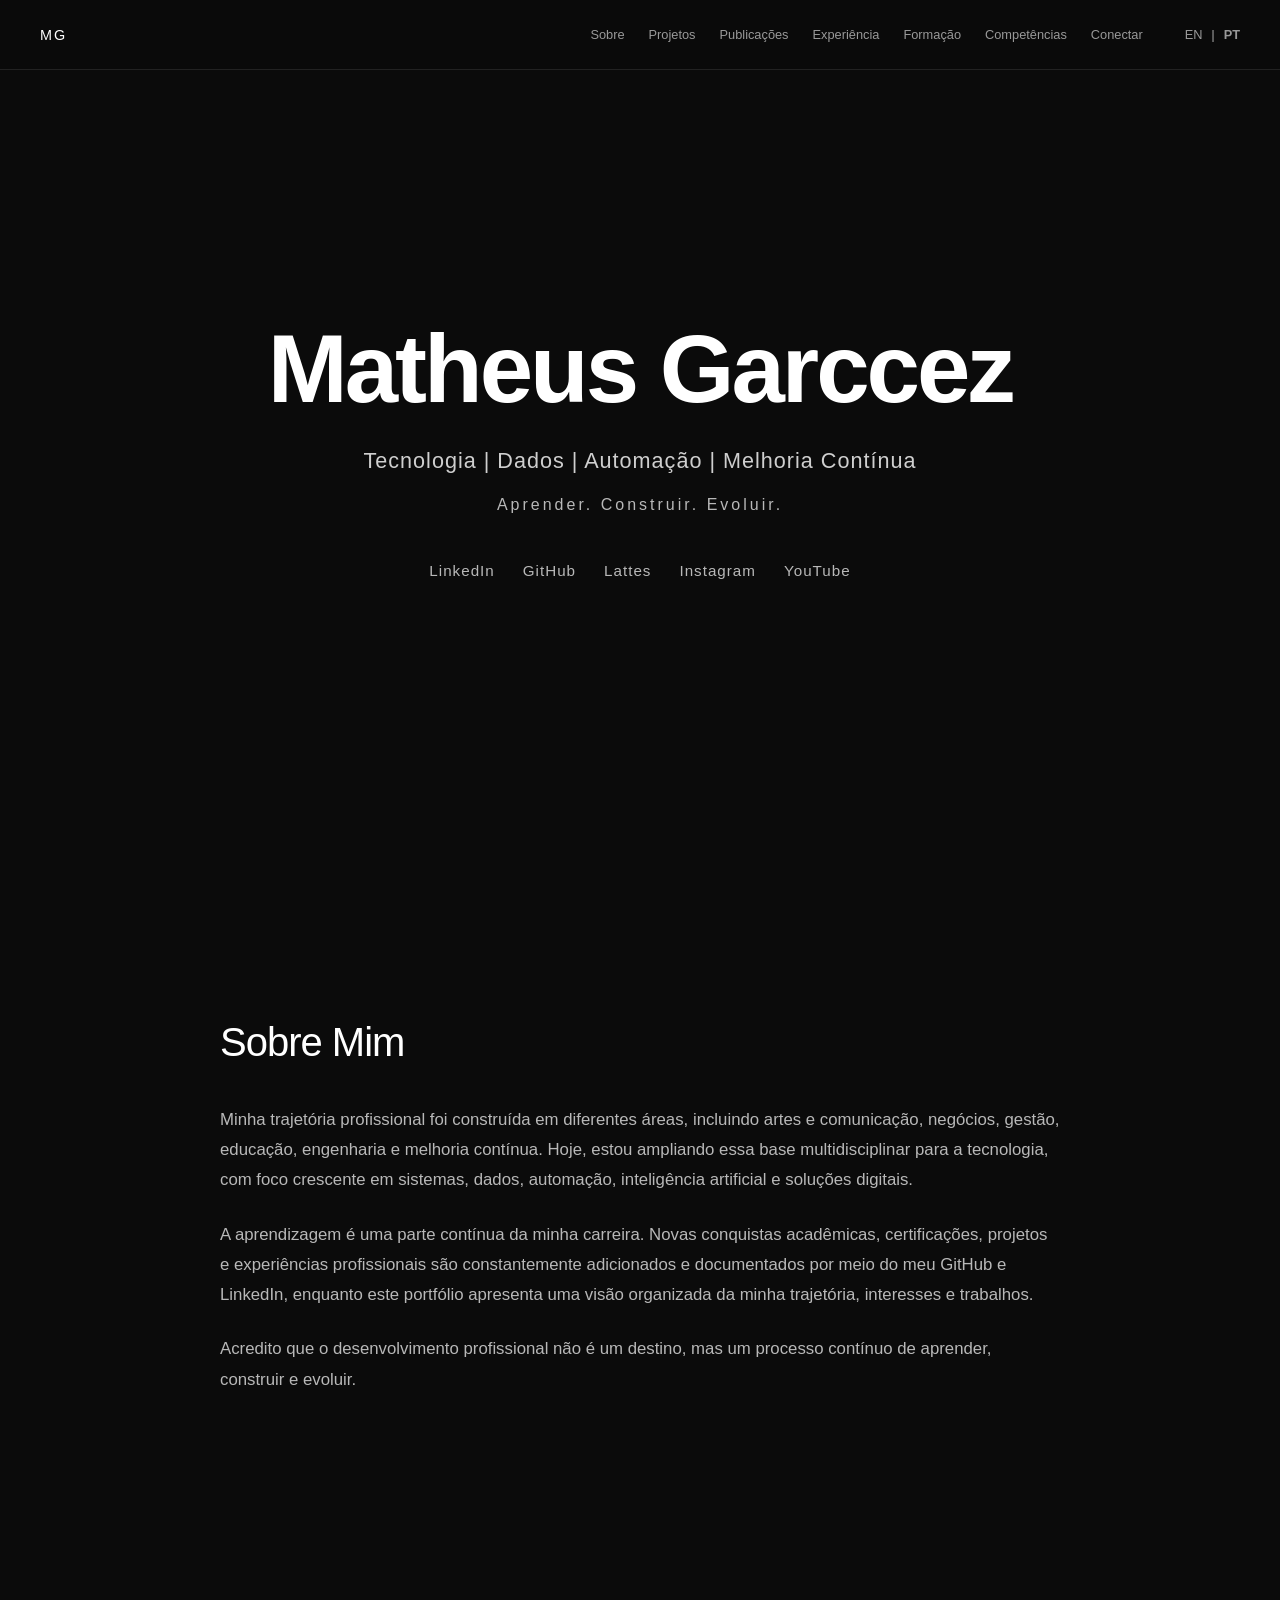
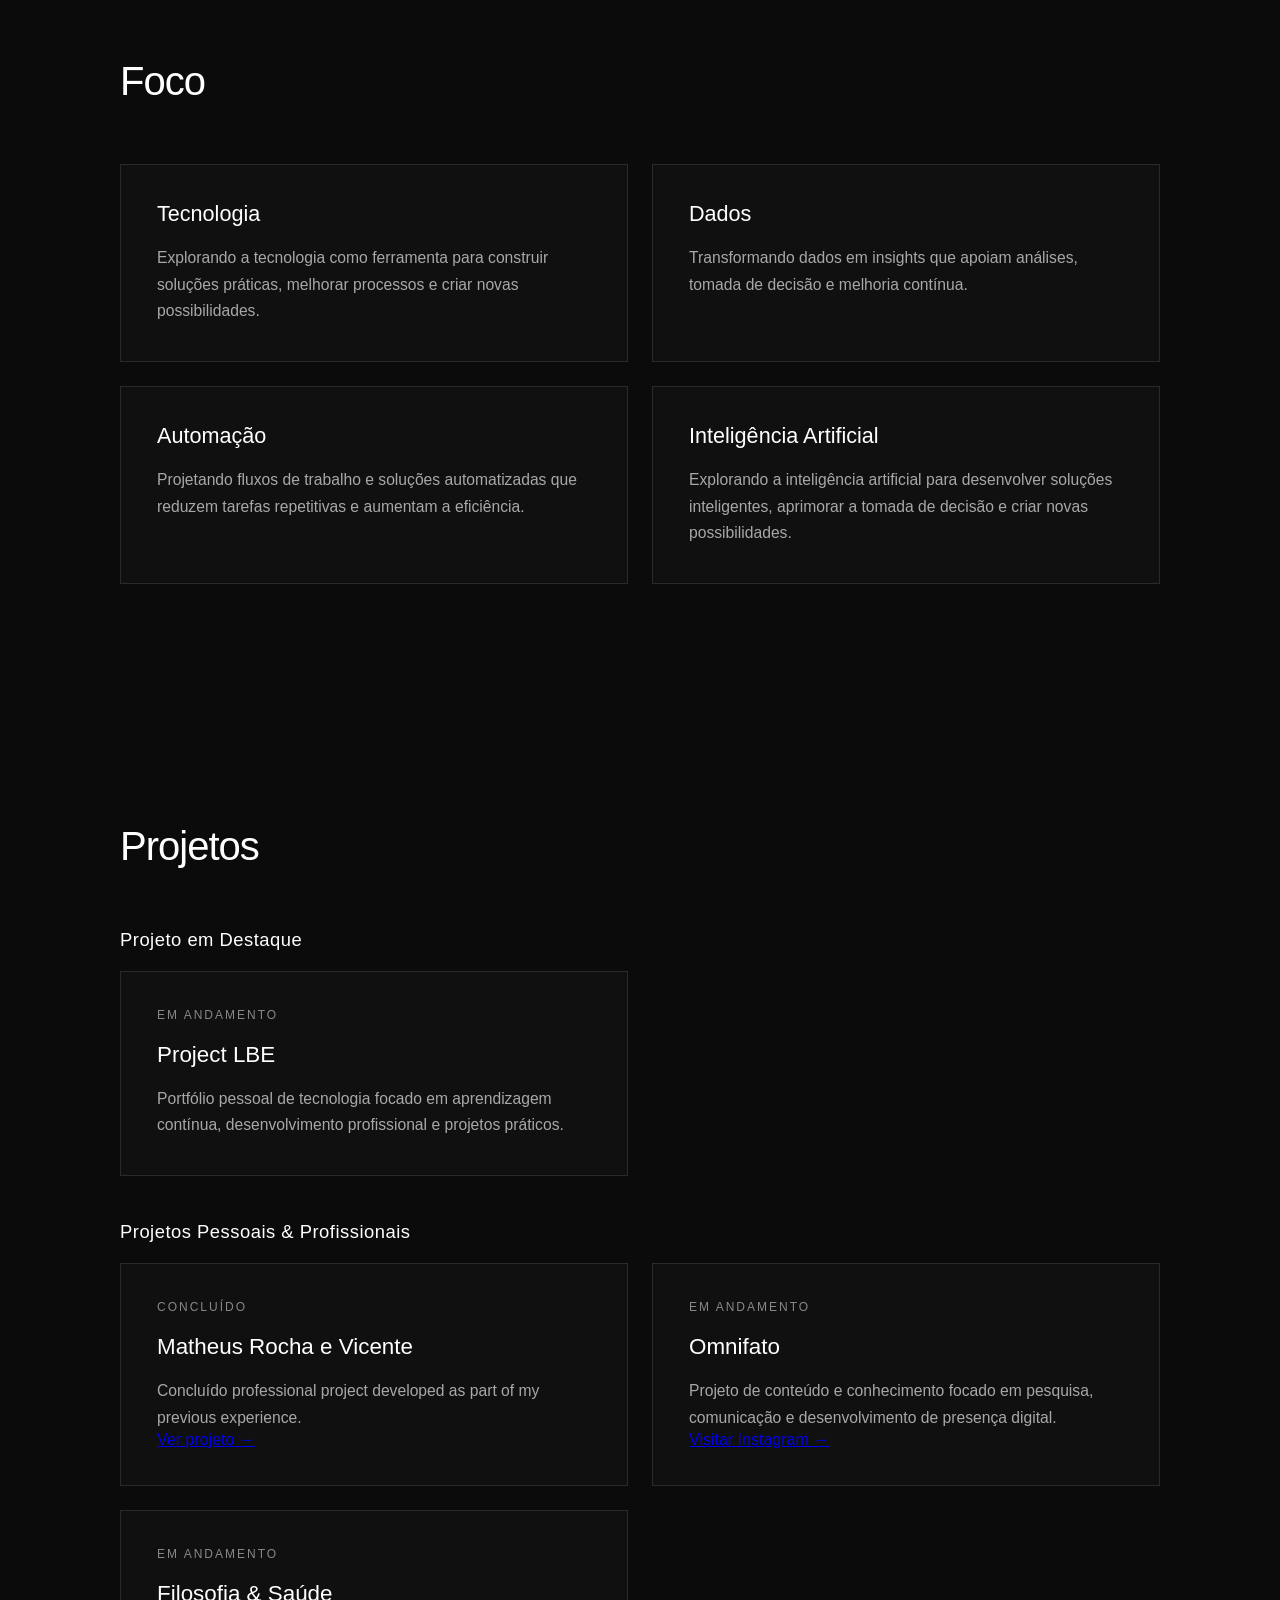
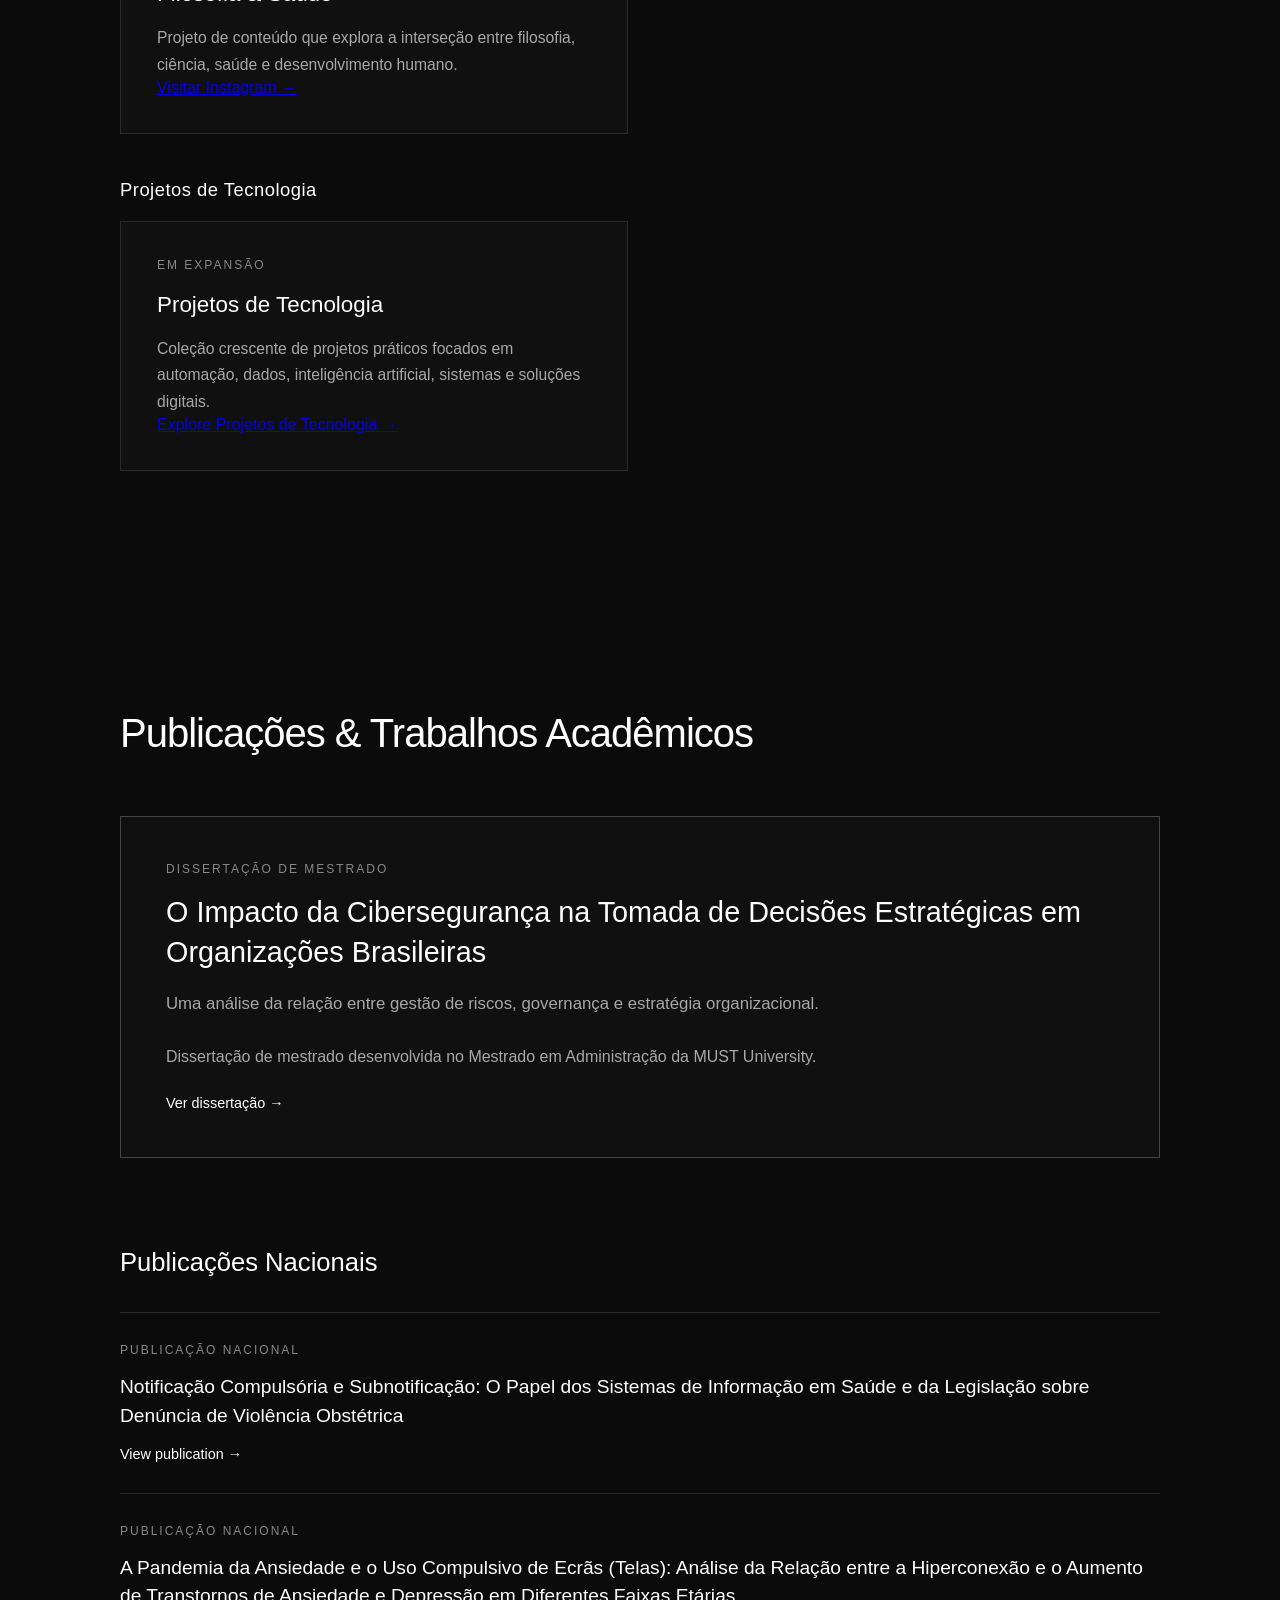
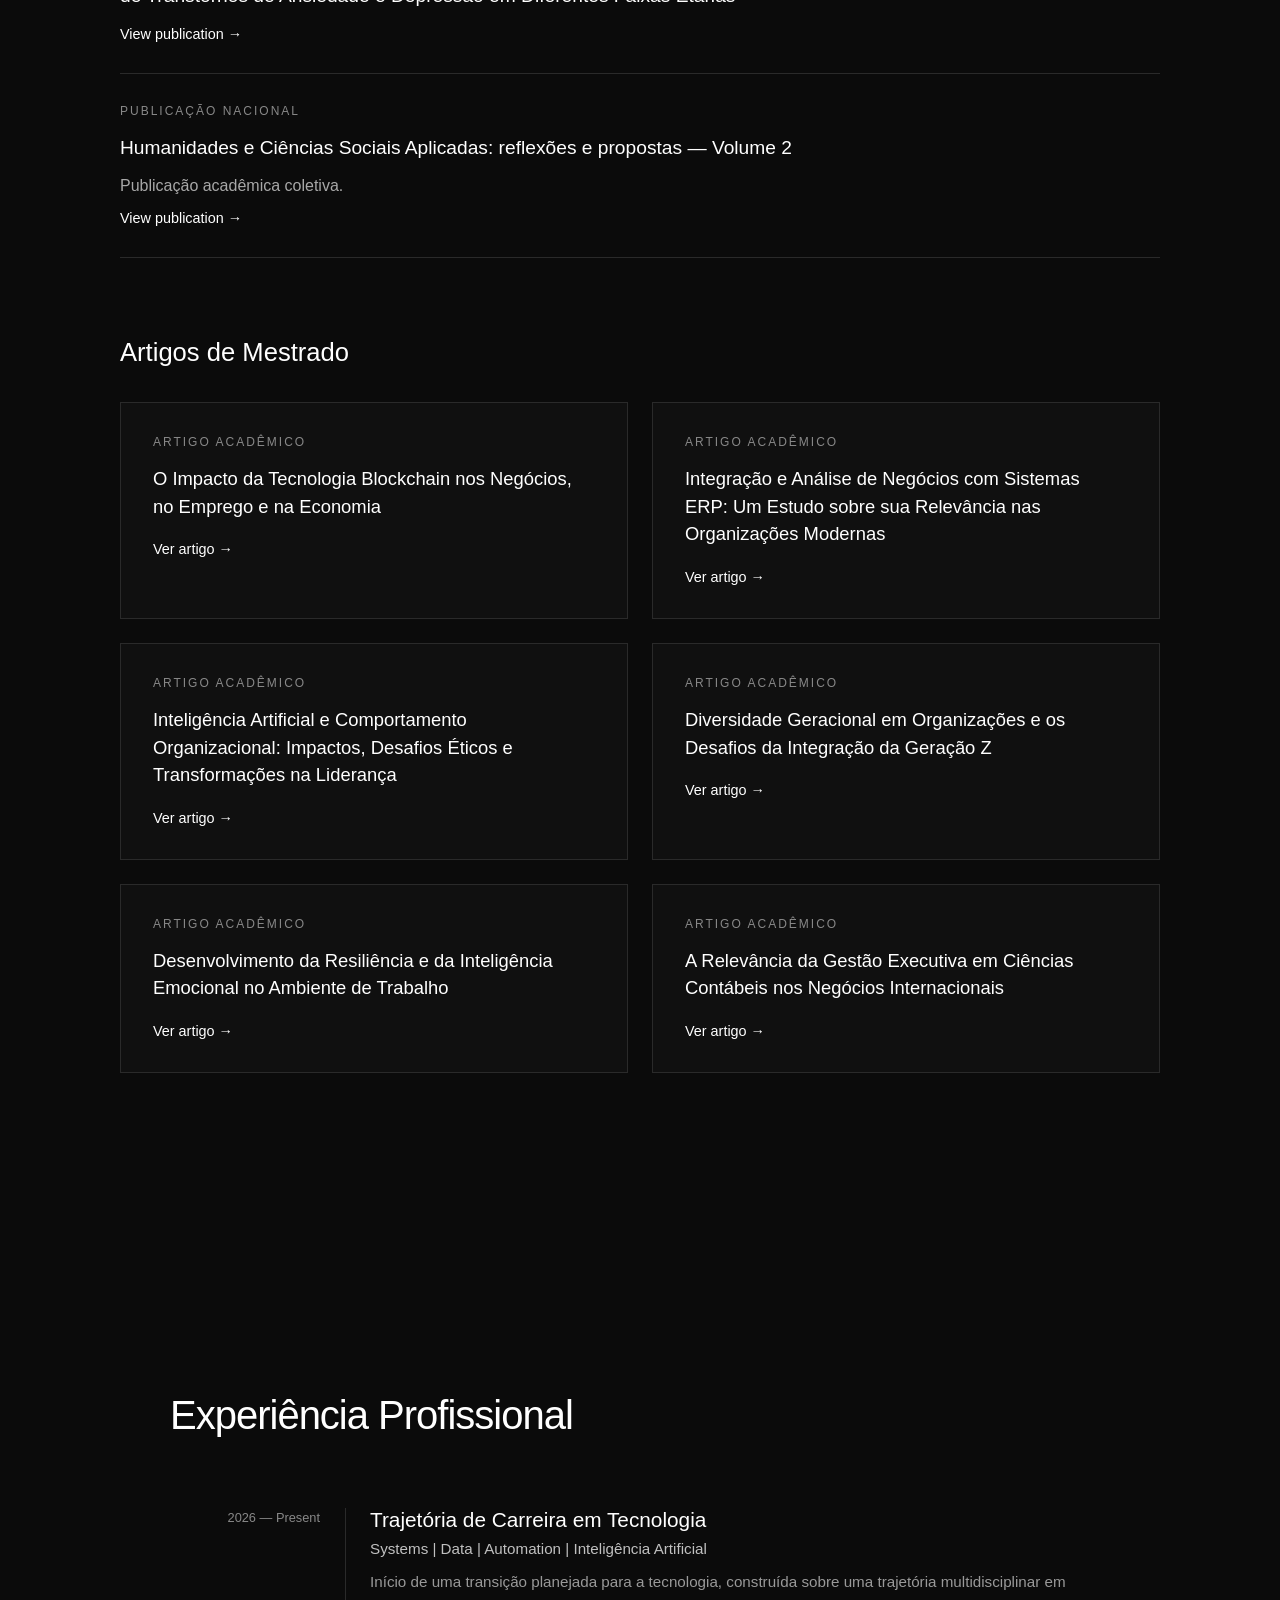
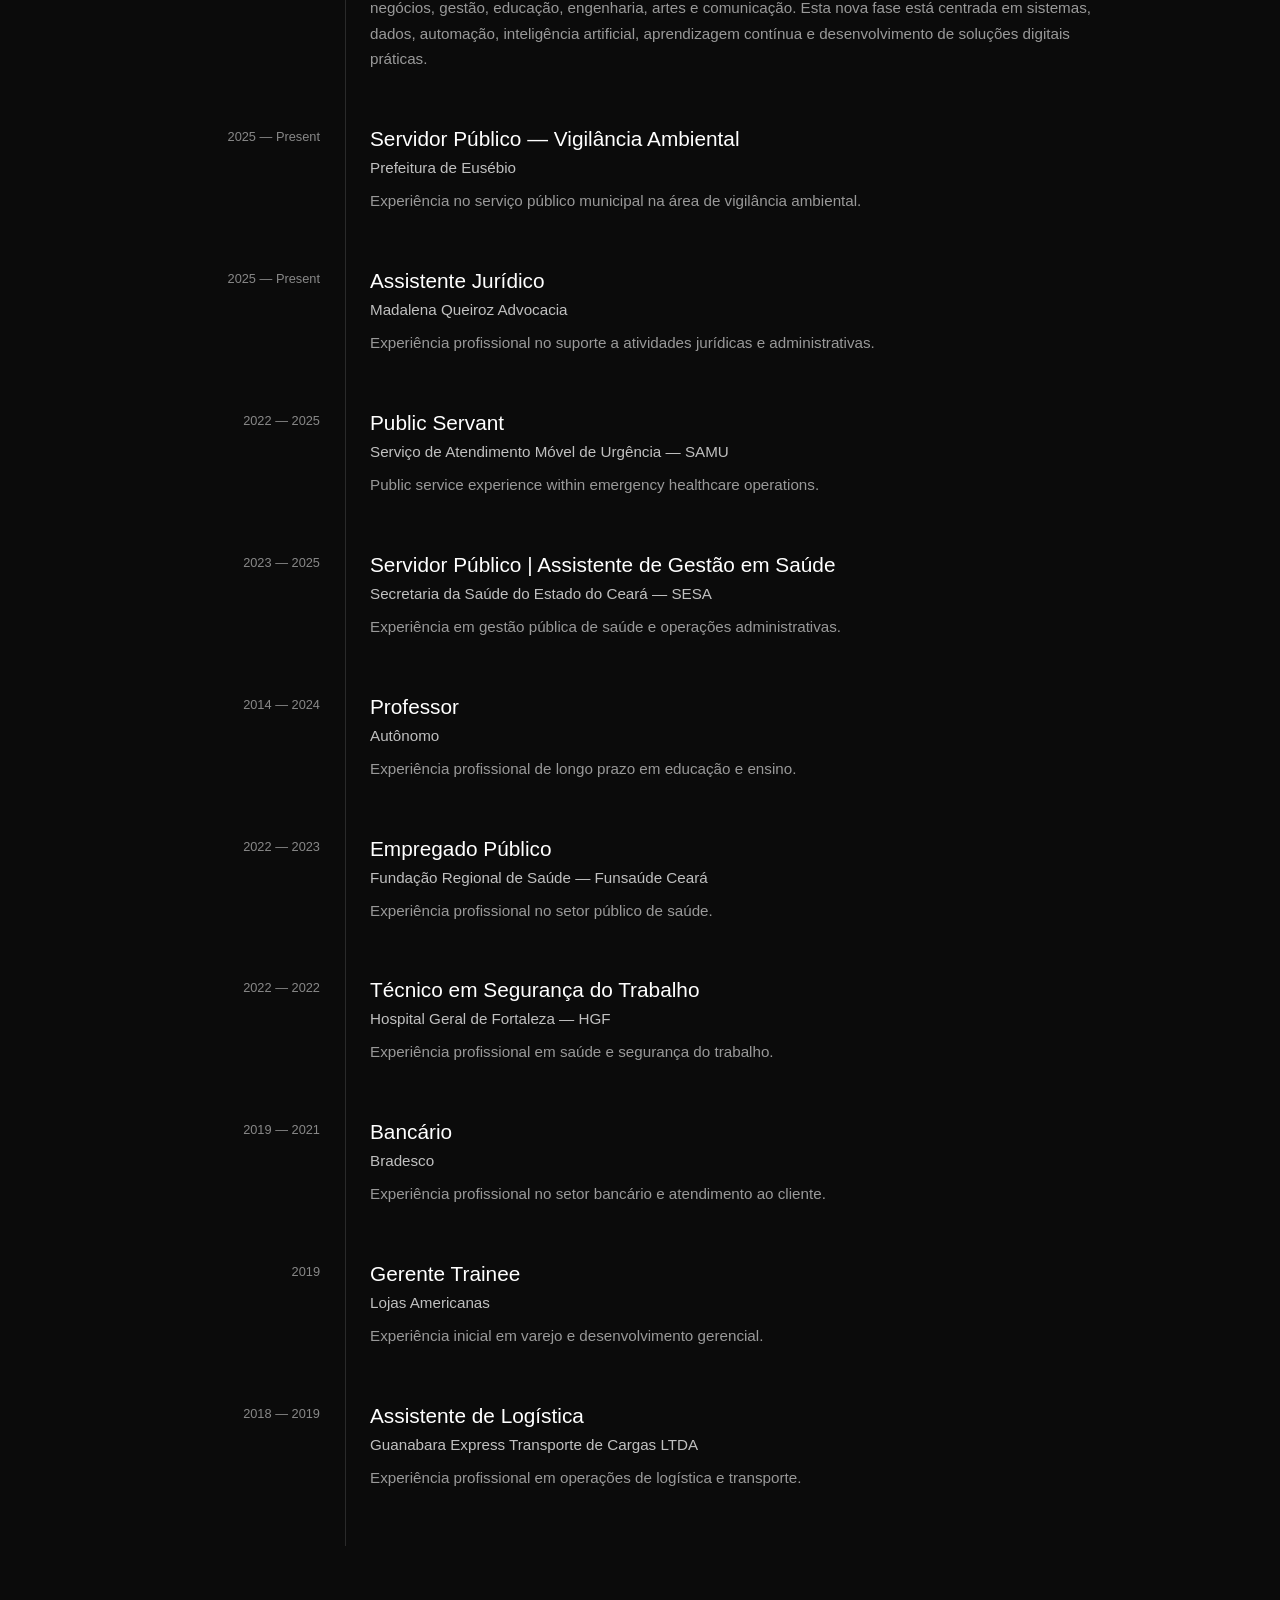
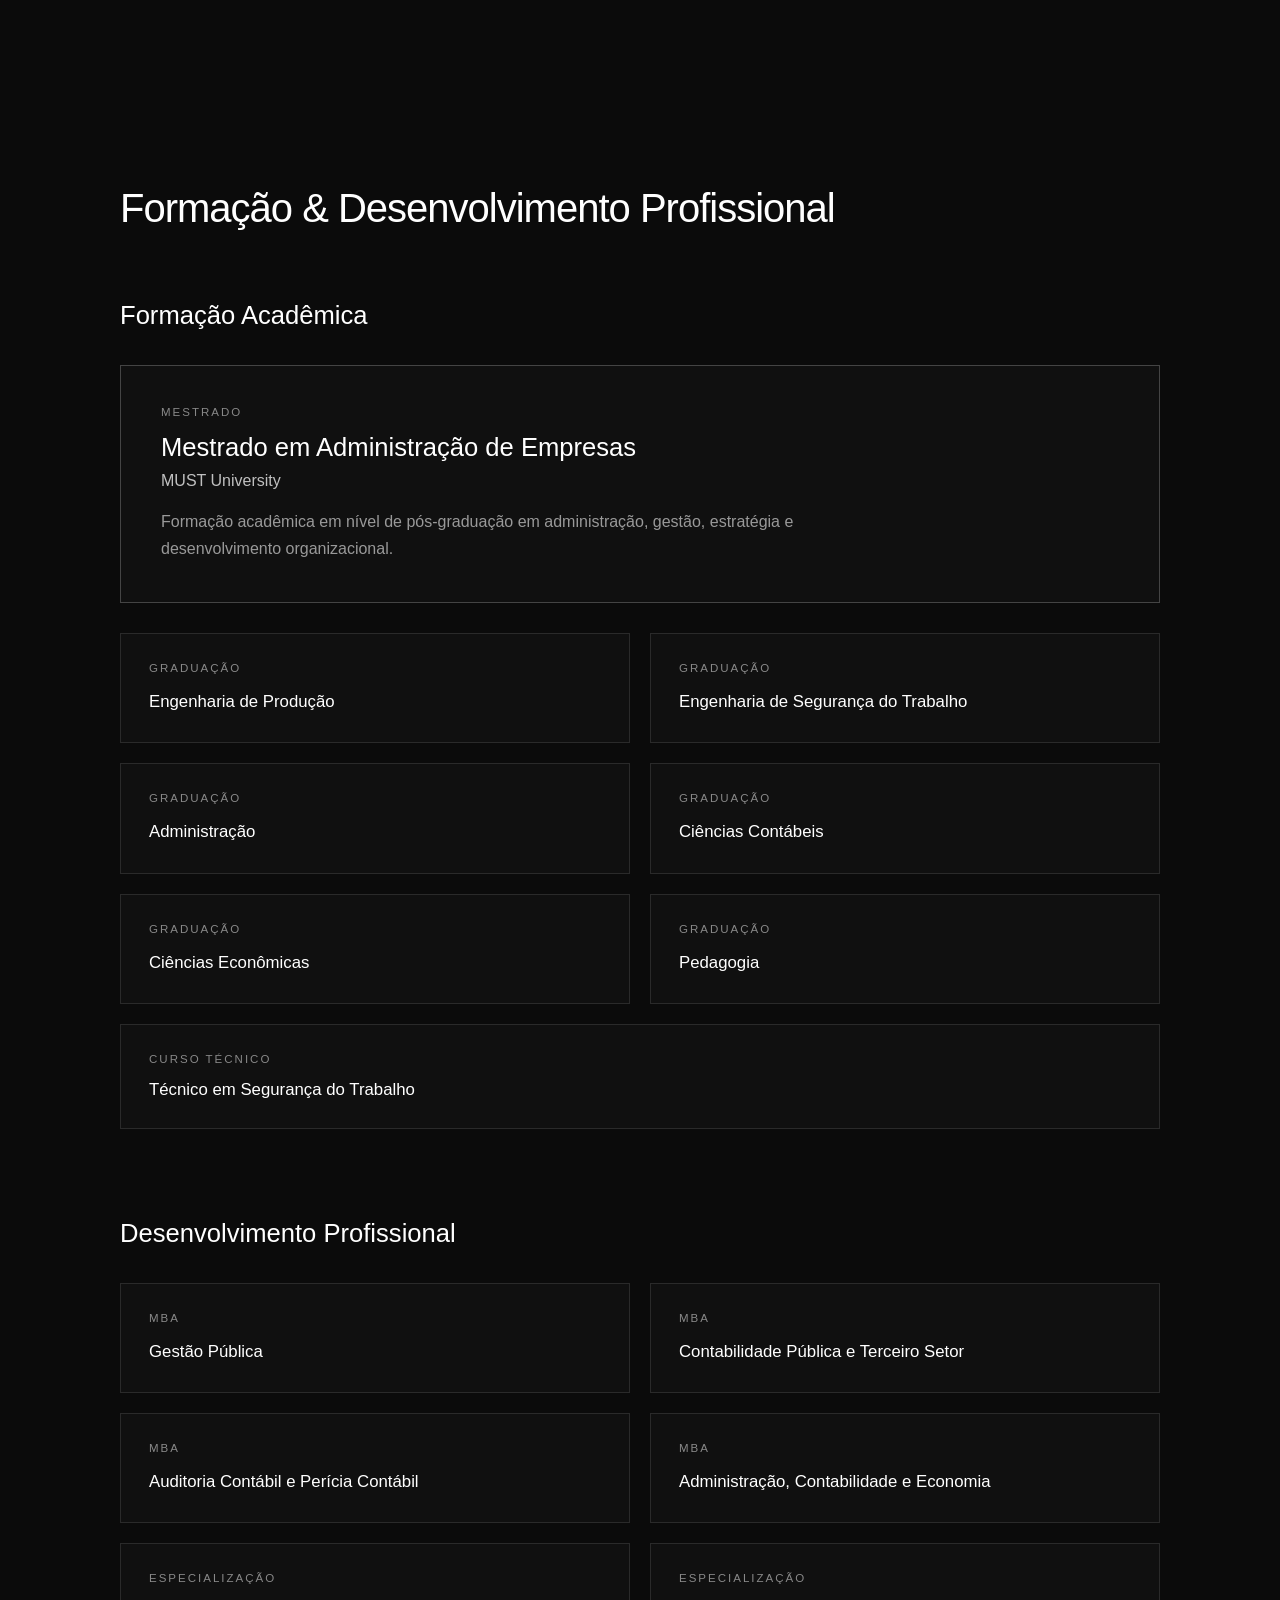
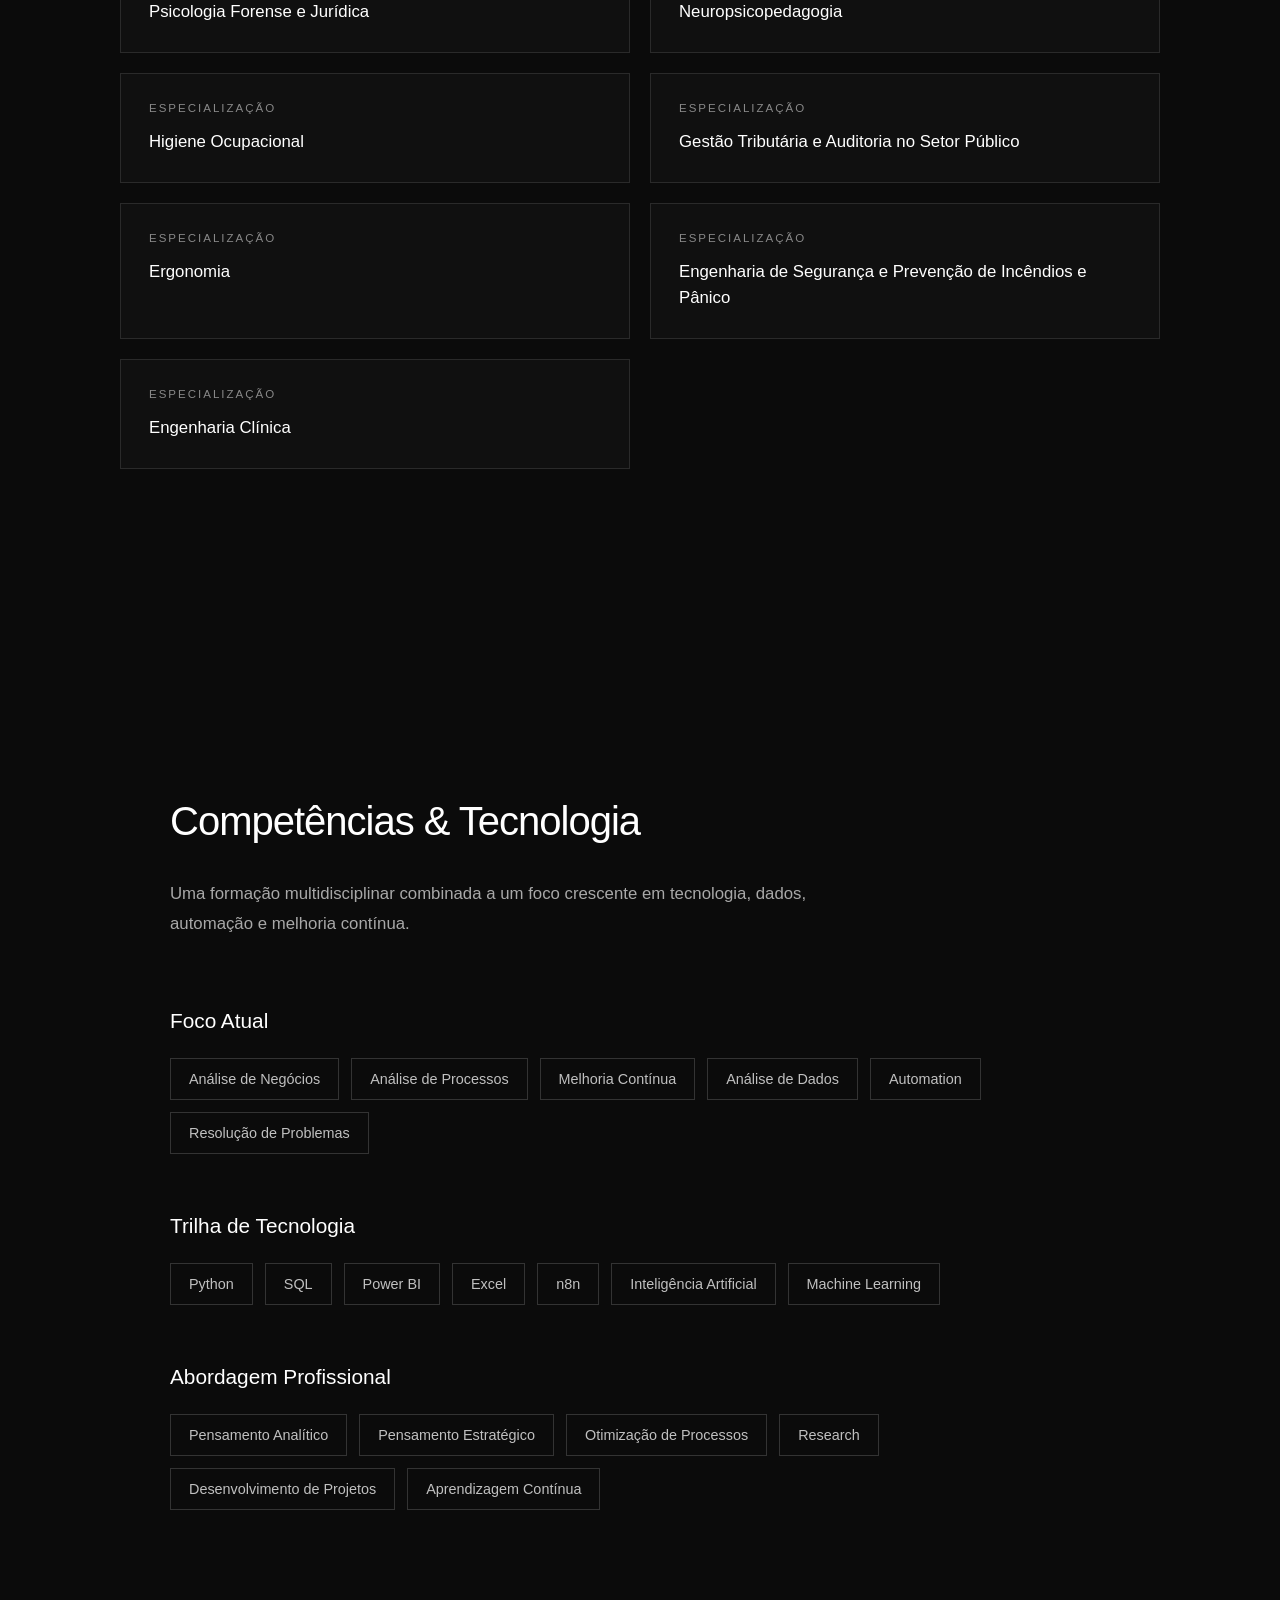
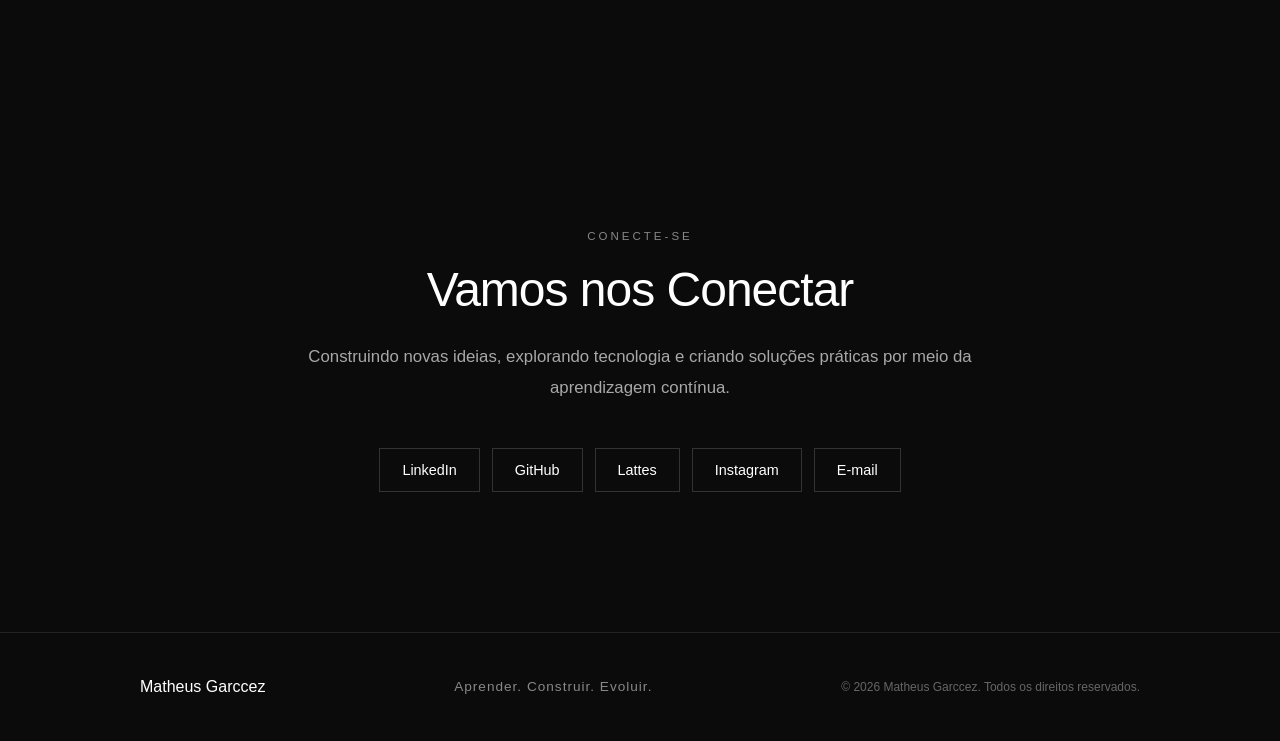
==== pt.html @ 683d9abb "Add Portuguese version and language switch" ====
<!DOCTYPE html>
<html lang="pt-BR">
<head>
    <link rel="stylesheet" href="css/style.css">
    <meta charset="UTF-8">
    <meta name="viewport" content="width=device-width, initial-scale=1.0">
    <title>Matheus Garccez | Portfólio Profissional</title>
</head>
<body>
    <nav class="navbar">

    <div class="nav-logo">
        MG
    </div>

    <div class="nav-links">

        <a href="#about">Sobre</a>
        <a href="#projects">Projetos</a>
        <a href="#publications">Publicações</a>
        <a href="#experience">Experiência</a>
        <a href="#education">Formação</a>
        <a href="#skills">Competências</a>
        <a href="#connect">Conectar</a>

        <div class="language-switch" style="margin-left: 18px; white-space: nowrap; font-size: 0.85rem;">
            <a href="index.html" style="text-decoration: none; font-weight: 400;">EN</a>
            <span style="opacity: .6; margin: 0 5px;">|</span>
            <a href="pt.html" style="text-decoration: none; font-weight: 700;">PT</a>
        </div>

    </div>

</nav>
<section id="hero">

    <h1>Matheus Garccez</h1>

    <p class="position">
        Tecnologia | Dados | Automação | Melhoria Contínua
    </p>

    <p class="tagline">
        Aprender. Construir. Evoluir.
    </p>

    <div class="hero-buttons">
    <a href="https://www.linkedin.com/in/matheusgarccez/" target="_blank">LinkedIn</a>
    <a href="https://github.com/mattgarccez/Matheus-Garccez-Portfolio" target="_blank">GitHub</a>
    <a href="https://lattes.cnpq.br/0379543158382217" target="_blank">Lattes</a>
    <a href="https://www.instagram.com/mattgarccez/" target="_blank">Instagram</a>
    <a href="https://www.youtube.com/@mattgarccez" target="_blank">YouTube</a>
</div>

</section>    

<section id="about">

    <h2>Sobre Mim</h2>

    <p>
        Minha trajetória profissional foi construída em diferentes áreas, incluindo artes e comunicação, negócios, gestão, educação, engenharia e melhoria contínua. Hoje, estou ampliando essa base multidisciplinar para a tecnologia, com foco crescente em sistemas, dados, automação, inteligência artificial e soluções digitais.
    </p>

    <p>
        A aprendizagem é uma parte contínua da minha carreira. Novas conquistas acadêmicas, certificações, projetos e experiências profissionais são constantemente adicionados e documentados por meio do meu GitHub e LinkedIn, enquanto este portfólio apresenta uma visão organizada da minha trajetória, interesses e trabalhos.
    </p>

    <p>
        Acredito que o desenvolvimento profissional não é um destino, mas um processo contínuo de aprender, construir e evoluir.
    </p>

</section>
<section id="focus">

    <h2>Foco</h2>

    <div class="focus-grid">

        <div class="focus-card">
            <h3>Tecnologia</h3>
            <p>
                Explorando a tecnologia como ferramenta para construir soluções práticas, melhorar processos e criar novas possibilidades.
            </p>
        </div>

        <div class="focus-card">
            <h3>Dados</h3>
            <p>
                Transformando dados em insights que apoiam análises, tomada de decisão e melhoria contínua.
            </p>
        </div>

        <div class="focus-card">
            <h3>Automação</h3>
            <p>
                Projetando fluxos de trabalho e soluções automatizadas que reduzem tarefas repetitivas e aumentam a eficiência.
            </p>
        </div>
        <div class="focus-card">
            <h3>Inteligência Artificial</h3>
            <p>
                Explorando a inteligência artificial para desenvolver soluções inteligentes, aprimorar a tomada de decisão e criar novas possibilidades.
           </p>
        </div>

    </div>

</section>
<section id="projects">

    <h2>Projetos</h2>

    <h3 class="project-group-title">Projeto em Destaque</h3>

<div class="projects-grid">

    <article class="project-card">
            <span class="project-status">Em Andamento</span>
            <h3>Project LBE</h3>
            <p>
                Portfólio pessoal de tecnologia focado em aprendizagem contínua, desenvolvimento profissional e projetos práticos.
            </p>
        </article>

    </div>

    <h3 class="project-group-title">Projetos Pessoais &amp; Profissionais</h3>

    <div class="projects-grid">

        <article class="project-card">
            <span class="project-status">Concluído</span>
            <h3>Matheus Rocha e Vicente</h3>
            <p>
                Concluído professional project developed as part of my previous experience.
            </p><a href="https://www.facebook.com/matheusrochaevicente/" target="_blank">
    Ver projeto →
</a>
        </article>

        <article class="project-card">
            <span class="project-status">Em Andamento</span>
            <h3>Omnifato</h3>
            <p>
                Projeto de conteúdo e conhecimento focado em pesquisa, comunicação e desenvolvimento de presença digital.
            </p><a href="https://www.instagram.com/omnifato/" target="_blank">
    Visitar Instagram →
</a>
        </article>

        <article class="project-card">
            <span class="project-status">Em Andamento</span>
            <h3>Filosofia &amp; Saúde</h3>
            <p>
                Projeto de conteúdo que explora a interseção entre filosofia, ciência, saúde e desenvolvimento humano.
            </p><a href="https://www.instagram.com/filosofiaesaude/" target="_blank">
    Visitar Instagram →
</a>
        </article>

    </div>

    <h3 class="project-group-title">Projetos de Tecnologia</h3>

    <div class="projects-grid">

        <article class="project-card">
            <span class="project-status">Em Expansão</span>
            <h3>Projetos de Tecnologia</h3>
            <p>
                Coleção crescente de projetos práticos focados em automação, dados, inteligência artificial, sistemas e soluções digitais.
            </p>
            <a href="https://github.com/mattgarccez/Matheus-Garccez-Portfolio/tree/main/01-Tech" target="_blank">
                Explore Projetos de Tecnologia →
            </a>
        </article>

    </div>

</section>
<section id="publications">

    <h2>Publicações &amp; Trabalhos Acadêmicos</h2>

    <div class="featured-research">

        <span class="publication-type">Dissertação de Mestrado</span>

        <h3>
            O Impacto da Cibersegurança na Tomada de Decisões Estratégicas em Organizações Brasileiras
        </h3>

        <p class="research-subtitle">
            Uma análise da relação entre gestão de riscos, governança e estratégia organizacional.
        </p>

        <p>
            Dissertação de mestrado desenvolvida no Mestrado
            em Administração da MUST University.
        </p>

        <a href="02-Academic/03-Dissertation/Dissertation%20-%20Msc%20Business%20Administração.pdf" target="_blank">Ver dissertação →</a>

    </div>


    <div class="academic-group">

        <h3 class="group-title">Publicações Nacionais</h3>

        <div class="academic-list">

            <article class="academic-item">

                <span class="publication-type">Publicação Nacional</span>

                <h4>
                    Notificação Compulsória e Subnotificação:
                    O Papel dos Sistemas de Informação em Saúde e da
                    Legislação sobre Denúncia de Violência Obstétrica
                </h4>

                <a href="02-Academic/02-Publications/Mandatory%20Reporting%20and%20Underreporting.pdf.pdf" target="_blank">View publication →</a>

            </article>


            <article class="academic-item">

                <span class="publication-type">Publicação Nacional</span>

                <h4>
                    A Pandemia da Ansiedade e o Uso Compulsivo de Ecrãs
                    (Telas): Análise da Relação entre a Hiperconexão e o
                    Aumento de Transtornos de Ansiedade e Depressão em
                    Diferentes Faixas Etárias
                </h4>

                <a href="02-Academic/02-Publications/Anxiety%20Pandemic%20and%20Compulsive%20Screen%20Use.pdf.pdf" target="_blank">View publication →</a>
            </article>


            <article class="academic-item">

                <span class="publication-type">Publicação Nacional</span>

                <h4>
                    Humanidades e Ciências Sociais Aplicadas:
                    reflexões e propostas — Volume 2
                </h4>

                <p>
                    Publicação acadêmica coletiva.
                </p>

                <a href="02-Academic/02-Publications/Impact%20of%20E-Commerce%20on%20Local%20Economy.pdf.pdf" target="_blank">View publication →</a>

            </article>

        </div>

    </div>


    <div class="academic-group">

        <h3 class="group-title">Artigos de Mestrado</h3>

        <div class="papers-grid">


            <article class="paper-card">

                <span class="publication-type">Artigo Acadêmico</span>

                <h4>
                    O Impacto da Tecnologia Blockchain nos Negócios, no Emprego e na Economia
                </h4>

                <a href="02-Academic/01-Research/01-MSc-Papers/The%20Impact%20of%20Blockchain%20on%20Business%2C%20Employment%20and%20the%20Economy.pdf" target="_blank">Ver artigo →</a>

            </article>


            <article class="paper-card">

                <span class="publication-type">Artigo Acadêmico</span>

                <h4>
                    Integração e Análise de Negócios com Sistemas ERP: Um Estudo sobre sua Relevância nas Organizações Modernas
                </h4>

                <a href="02-Academic/01-Research/01-MSc-Papers/ERP%20Systems%20and%20Business%20Analysis.pdf" target="_blank">Ver artigo →</a>

            </article>


            <article class="paper-card">

                <span class="publication-type">Artigo Acadêmico</span>

                <h4>
                    Inteligência Artificial e Comportamento Organizacional: Impactos, Desafios Éticos e Transformações na Liderança
                </h4>

                <a href="02-Academic/01-Research/01-MSc-Papers/Artificial%20Intelligence%20and%20Organizational%20Behavior.pdf" target="_blank">Ver artigo →</a>

            </article>


            <article class="paper-card">

                <span class="publication-type">Artigo Acadêmico</span>

                <h4>
                    Diversidade Geracional em Organizações e os Desafios
                    da Integração da Geração Z
                </h4>

                <a href="02-Academic/01-Research/01-MSc-Papers/Generational%20Diversity%20and%20Generation%20Z%20in%20Organizations.pdf" target="_blank">Ver artigo →</a>

            </article>


            <article class="paper-card">

                <span class="publication-type">Artigo Acadêmico</span>

                <h4>
                    Desenvolvimento da Resiliência e da Inteligência Emocional
                    no Ambiente de Trabalho
                </h4>

                <a href="02-Academic/01-Research/01-MSc-Papers/Resilience%20and%20Emotional%20Intelligence%20in%20the%20Workplace.pdf" target="_blank">Ver artigo →</a>

            </article>


            <article class="paper-card">

                <span class="publication-type">Artigo Acadêmico</span>

                <h4>
                    A Relevância da Gestão Executiva em Ciências Contábeis
                    nos Negócios Internacionais
                </h4>

                <a href="02-Academic/01-Research/01-MSc-Papers/Executive%20Managerial%20Ciências Contábeis%20in%20International%20Business.pdf" target="_blank">Ver artigo →</a>

            </article>


        </div>

    </div>

</section>
<section id="experience">

    <h2>Experiência Profissional</h2>

    <div class="experience-timeline">

        <article class="experience-item">
            <span class="experience-period">2026 — Present</span>

            <div class="experience-content">
                <h3>Trajetória de Carreira em Tecnologia</h3>
                <h4>Systems | Data | Automation | Inteligência Artificial</h4>
                <p>
                    Início de uma transição planejada para a tecnologia, construída sobre uma trajetória multidisciplinar
                    em negócios, gestão, educação, engenharia, artes e comunicação.
                    Esta nova fase está centrada em sistemas, dados, automação, inteligência artificial,
                    aprendizagem contínua e desenvolvimento de soluções digitais práticas.
                </p>
            </div>
        </article>


        <article class="experience-item">
            <span class="experience-period">2025 — Present</span>

            <div class="experience-content">
                <h3>Servidor Público — Vigilância Ambiental</h3>
                <h4>Prefeitura de Eusébio</h4>
                <p>
                    Experiência no serviço público municipal na área de vigilância ambiental.
                </p>
            </div>
        </article>


        <article class="experience-item">
            <span class="experience-period">2025 — Present</span>

            <div class="experience-content">
                <h3>Assistente Jurídico</h3>
                <h4>Madalena Queiroz Advocacia</h4>
                <p>
                    Experiência profissional no suporte a atividades jurídicas e administrativas.
                </p>
            </div>
        </article>


        <article class="experience-item">
            <span class="experience-period">2022 — 2025</span>

            <div class="experience-content">
                <h3>Public Servant</h3>
                <h4>Serviço de Atendimento Móvel de Urgência — SAMU</h4>
                <p>
                    Public service experience within emergency healthcare operations.
                </p>
            </div>
        </article>


        <article class="experience-item">
            <span class="experience-period">2023 — 2025</span>

            <div class="experience-content">
                <h3>Servidor Público | Assistente de Gestão em Saúde</h3>
                <h4>Secretaria da Saúde do Estado do Ceará — SESA</h4>
                <p>
                    Experiência em gestão pública de saúde e operações administrativas.
                </p>
            </div>
        </article>


        <article class="experience-item">
            <span class="experience-period">2014 — 2024</span>

            <div class="experience-content">
                <h3>Professor</h3>
                <h4>Autônomo</h4>
                <p>
                    Experiência profissional de longo prazo em educação e ensino.
                </p>
            </div>
        </article>


        <article class="experience-item">
            <span class="experience-period">2022 — 2023</span>

            <div class="experience-content">
                <h3>Empregado Público</h3>
                <h4>Fundação Regional de Saúde — Funsaúde Ceará</h4>
                <p>
                    Experiência profissional no setor público de saúde.
                </p>
            </div>
        </article>


        <article class="experience-item">
            <span class="experience-period">2022 — 2022</span>

            <div class="experience-content">
                <h3>Técnico em Segurança do Trabalho</h3>
                <h4>Hospital Geral de Fortaleza — HGF</h4>
                <p>
                    Experiência profissional em saúde e segurança do trabalho.
                </p>
            </div>
        </article>


        <article class="experience-item">
            <span class="experience-period">2019 — 2021</span>

            <div class="experience-content">
                <h3>Bancário</h3>
                <h4>Bradesco</h4>
                <p>
                    Experiência profissional no setor bancário e atendimento ao cliente.
                </p>
            </div>
        </article>


        <article class="experience-item">
            <span class="experience-period">2019</span>

            <div class="experience-content">
                <h3>Gerente Trainee</h3>
                <h4>Lojas Americanas</h4>
                <p>
                    Experiência inicial em varejo e desenvolvimento gerencial.
                </p>
            </div>
        </article>


        <article class="experience-item">
            <span class="experience-period">2018 — 2019</span>

            <div class="experience-content">
                <h3>Assistente de Logística</h3>
                <h4>Guanabara Express Transporte de Cargas LTDA</h4>
                <p>
                    Experiência profissional em operações de logística e transporte.
                </p>
            </div>
        </article>

    </div>

</section>
<section id="education">

    <h2>Formação &amp; Desenvolvimento Profissional</h2>


    <!-- EDUCATION -->

    <div class="education-group">

        <h3 class="education-group-title">Formação Acadêmica</h3>


        <article class="education-featured">

            <span class="education-type">Mestrado</span>

            <h3>Mestrado em Administração de Empresas</h3>

            <h4>MUST University</h4>

            <p>
                Formação acadêmica em nível de pós-graduação em administração,
                gestão, estratégia e desenvolvimento organizacional.
            </p>

        </article>


        <div class="degrees-grid">

            <article class="degree-card">
                <span class="education-type">Graduação</span>
                <h4>Engenharia de Produção</h4>
            </article>

            <article class="degree-card">
                <span class="education-type">Graduação</span>
                <h4>Engenharia de Segurança do Trabalho</h4>
            </article>

            <article class="degree-card">
                <span class="education-type">Graduação</span>
                <h4>Administração</h4>
            </article>

            <article class="degree-card">
                <span class="education-type">Graduação</span>
                <h4>Ciências Contábeis</h4>
            </article>

            <article class="degree-card">
                <span class="education-type">Graduação</span>
                <h4>Ciências Econômicas</h4>
            </article>

            <article class="degree-card">
                <span class="education-type">Graduação</span>
                <h4>Pedagogia</h4>
            </article>

        </div>


        <article class="technical-education">

            <span class="education-type">Curso Técnico</span>

            <h3>Técnico em Segurança do Trabalho</h3>

        </article>

    </div>


    <!-- PROFESSIONAL DEVELOPMENT -->

    <div class="education-group">

        <h3 class="education-group-title">
            Desenvolvimento Profissional
        </h3>


        <div class="postgraduate-grid">

            <article class="postgraduate-card">
                <span class="education-type">MBA</span>
                <h4>Gestão Pública</h4>
            </article>

            <article class="postgraduate-card">
                <span class="education-type">MBA</span>
                <h4>Contabilidade Pública e Terceiro Setor</h4>
            </article>

            <article class="postgraduate-card">
                <span class="education-type">MBA</span>
                <h4>Auditoria Contábil e Perícia Contábil</h4>
            </article>

            <article class="postgraduate-card">
                <span class="education-type">MBA</span>
                <h4>Administração, Contabilidade e Economia</h4>
            </article>


            <article class="postgraduate-card">
                <span class="education-type">Especialização</span>
                <h4>Psicologia Forense e Jurídica</h4>
            </article>

            <article class="postgraduate-card">
                <span class="education-type">Especialização</span>
                <h4>Neuropsicopedagogia</h4>
            </article>

            <article class="postgraduate-card">
                <span class="education-type">Especialização</span>
                <h4>Higiene Ocupacional</h4>
            </article>

            <article class="postgraduate-card">
                <span class="education-type">Especialização</span>
                <h4>Gestão Tributária e Auditoria no Setor Público</h4>
            </article>

            <article class="postgraduate-card">
                <span class="education-type">Especialização</span>
                <h4>Ergonomia</h4>
            </article>

            <article class="postgraduate-card">
                <span class="education-type">Especialização</span>
                <h4>Engenharia de Segurança e Prevenção de Incêndios e Pânico</h4>
            </article>

            <article class="postgraduate-card">
                <span class="education-type">Especialização</span>
                <h4>Engenharia Clínica</h4>
            </article>

        </div>

    </div>

</section>
<section id="skills">

    <h2>Competências &amp; Tecnologia</h2>

    <div class="skills-intro">

        <p>
            Uma formação multidisciplinar combinada a um foco crescente
            em tecnologia, dados, automação e melhoria contínua.
        </p>

    </div>


    <div class="skills-group">

        <h3>Foco Atual</h3>

        <div class="skills-list">

            <span>Análise de Negócios</span>
            <span>Análise de Processos</span>
            <span>Melhoria Contínua</span>
            <span>Análise de Dados</span>
            <span>Automation</span>
            <span>Resolução de Problemas</span>

        </div>

    </div>


    <div class="skills-group">

        <h3>Trilha de Tecnologia</h3>

        <div class="skills-list">

            <span>Python</span>
            <span>SQL</span>
            <span>Power BI</span>
            <span>Excel</span>
            <span>n8n</span>
            <span>Inteligência Artificial</span>
            <span>Machine Learning</span>

        </div>

    </div>


    <div class="skills-group">

        <h3>Abordagem Profissional</h3>

        <div class="skills-list">

            <span>Pensamento Analítico</span>
            <span>Pensamento Estratégico</span>
            <span>Otimização de Processos</span>
            <span>Research</span>
            <span>Desenvolvimento de Projetos</span>
            <span>Aprendizagem Contínua</span>

        </div>

    </div>

</section>
<section id="connect">

    <div class="connect-content">

        <span class="section-label">CONECTE-SE</span>

        <h2>Vamos nos Conectar</h2>

        <p>
            Construindo novas ideias, explorando tecnologia e criando
            soluções práticas por meio da aprendizagem contínua.
        </p>


        <div class="connect-links">

            <a href="https://www.linkedin.com/in/matheusgarccez/" target="_blank">
                LinkedIn
            </a>

            <a href="https://github.com/mattgarccez/Matheus-Garccez-Portfolio" target="_blank">GitHub</a>

            <a href="https://lattes.cnpq.br/0379543158382217" target="_blank">
                Lattes
            </a>

            <a href="https://www.instagram.com/mattgarccez/" target="_blank">
                Instagram
            </a>

            <a href="mailto:mattgarccez@gmail.com">
                E-mail
            </a>

        </div>

    </div>

</section>
<footer>

    <div class="footer-content">

        <h3>Matheus Garccez</h3>

        <p>Aprender. Construir. Evoluir.</p>

        <span>© 2026 Matheus Garccez. Todos os direitos reservados.</span>

    </div>

</footer>
---- css/style.css ----
* {
    margin: 0;
    padding: 0;
    box-sizing: border-box;
}

body {
    background-color: #0b0b0b;
    color: #ffffff;
    font-family: Arial, sans-serif;
}

#hero {
    min-height: 100vh;
    display: flex;
    flex-direction: column;
    justify-content: center;
    align-items: center;
    text-align: center;
    padding: 40px 20px;
}

#hero h1 {
    font-size: clamp(3rem, 8vw, 6rem);
    font-weight: 600;
    letter-spacing: -3px;
    margin-bottom: 24px;
}

#hero .position {
    font-size: clamp(1rem, 2vw, 1.35rem);
    color: #cfcfcf;
    letter-spacing: 1px;
    margin-bottom: 22px;
}

#hero .tagline {
    font-size: 1rem;
    color: #b8b8b8;
    letter-spacing: 3px;
    margin-bottom: 40px;
}

.hero-buttons {
    display: flex;
    gap: 28px;
    margin-top: 8px;
}

.hero-buttons a {
    text-decoration: none;
    color: #b8b8b8;
    font-size: 0.95rem;
    letter-spacing: 1px;
    padding-bottom: 6px;
    border-bottom: 1px solid transparent;
    transition: all 0.3s ease;
}

.hero-buttons a:hover {
    color: #ffffff;
    border-bottom-color: #ffffff;
}
#about {
    max-width: 900px;
    margin: 0 auto;
    padding: 120px 30px;
}

#about h2 {
    font-size: 2.5rem;
    font-weight: 500;
    margin-bottom: 40px;
    letter-spacing: -1px;
}

#about p {
    color: #b8b8b8;
    font-size: 1.05rem;
    line-height: 1.8;
    margin-bottom: 24px;
}
#focus {
    padding: 120px 30px;
    max-width: 1100px;
    margin: 0 auto;
}

#focus h2 {
    font-size: 2.5rem;
    font-weight: 500;
    margin-bottom: 60px;
    letter-spacing: -1px;
}

.focus-grid {
    display: grid;
    grid-template-columns: repeat(2, 1fr);
    gap: 24px;
}

.focus-card {
    padding: 36px;
    border: 1px solid #2a2a2a;
    background-color: #101010;
    transition: all 0.3s ease;
}

.focus-card:hover {
    border-color: #666666;
    transform: translateY(-4px);
}

.focus-card h3 {
    font-size: 1.35rem;
    font-weight: 500;
    margin-bottom: 18px;
}

.focus-card p {
    color: #a8a8a8;
    line-height: 1.7;
    font-size: 0.98rem;
}
#projects {
    padding: 120px 30px;
    max-width: 1100px;
    margin: 0 auto;
}

#projects h2 {
    font-size: 2.5rem;
    font-weight: 500;
    margin-bottom: 60px;
    letter-spacing: -1px;
}

.projects-grid {
    display: grid;
    grid-template-columns: repeat(2, 1fr);
    gap: 24px;
}

.project-card {
    padding: 36px;
    border: 1px solid #2a2a2a;
    background-color: #101010;
    transition: all 0.3s ease;
}

.project-card:hover {
    border-color: #666666;
    transform: translateY(-4px);
}

.project-status {
    display: block;
    color: #888888;
    font-size: 0.75rem;
    letter-spacing: 2px;
    text-transform: uppercase;
    margin-bottom: 20px;
}

.project-card h3 {
    font-size: 1.4rem;
    font-weight: 500;
    margin-bottom: 18px;
}

.project-card p {
    color: #a8a8a8;
    line-height: 1.7;
    font-size: 0.98rem;
}
#publications {
    padding: 120px 30px;
    max-width: 1100px;
    margin: 0 auto;
}

#publications h2 {
    font-size: 2.5rem;
    font-weight: 500;
    margin-bottom: 60px;
    letter-spacing: -1px;
}

.featured-research {
    padding: 45px;
    border: 1px solid #444444;
    background-color: #101010;
    margin-bottom: 90px;
}

.featured-research h3 {
    font-size: 1.8rem;
    font-weight: 500;
    line-height: 1.4;
    margin-bottom: 18px;
}

.research-subtitle {
    color: #c0c0c0;
    font-size: 1.05rem;
    line-height: 1.7;
    margin-bottom: 18px;
}

.featured-research p {
    color: #a8a8a8;
    line-height: 1.7;
    margin-bottom: 24px;
}

.academic-group {
    margin-bottom: 80px;
}

.group-title {
    font-size: 1.6rem;
    font-weight: 500;
    margin-bottom: 35px;
}
.project-group-title {
    font-size: 1.15rem;
    font-weight: 500;
    margin-top: 45px;
    margin-bottom: 20px;
    letter-spacing: 0.5px;
}
.academic-list {
    display: flex;
    flex-direction: column;
}

.academic-item {
    padding: 30px 0;
    border-top: 1px solid #2a2a2a;
}

.academic-item:last-child {
    border-bottom: 1px solid #2a2a2a;
}

.academic-item h4 {
    font-size: 1.2rem;
    font-weight: 500;
    line-height: 1.5;
    margin-bottom: 14px;
}

.academic-item p {
    color: #a8a8a8;
    margin-bottom: 14px;
}

.papers-grid {
    display: grid;
    grid-template-columns: repeat(2, 1fr);
    gap: 24px;
}

.paper-card {
    padding: 32px;
    border: 1px solid #2a2a2a;
    background-color: #101010;
    transition: all 0.3s ease;
}

.paper-card:hover {
    border-color: #666666;
    transform: translateY(-4px);
}

.paper-card h4 {
    font-size: 1.15rem;
    font-weight: 500;
    line-height: 1.5;
    margin-bottom: 20px;
}

.publication-type {
    display: block;
    color: #888888;
    font-size: 0.75rem;
    letter-spacing: 2px;
    text-transform: uppercase;
    margin-bottom: 16px;
}

.featured-research a,
.academic-item a,
.paper-card a {
    color: #ffffff;
    text-decoration: none;
    font-size: 0.9rem;
}

.featured-research a:hover,
.academic-item a:hover,
.paper-card a:hover {
    text-decoration: underline;
}
#experience {
    padding: 120px 30px;
    max-width: 1000px;
    margin: 0 auto;
}

#experience h2 {
    font-size: 2.5rem;
    font-weight: 500;
    margin-bottom: 70px;
    letter-spacing: -1px;
}

.experience-timeline {
    position: relative;
}

.experience-timeline::before {
    content: "";
    position: absolute;
    left: 175px;
    top: 0;
    bottom: 0;
    width: 1px;
    background-color: #2a2a2a;
}

.experience-item {
    display: grid;
    grid-template-columns: 150px 1fr;
    gap: 50px;
    position: relative;
    padding-bottom: 55px;
}

.experience-period {
    color: #888888;
    font-size: 0.8rem;
    line-height: 1.5;
    text-align: right;
    white-space: nowrap;
}

.experience-content {
    position: relative;
}

.experience-content::before {
    display: none;
    content: "";
    position: absolute;
    left: -25px;
    top: 5px;
    width: 7px;
    height: 7px;
    border: 1px solid #888888;
    background-color: #0b0b0b;
}

.experience-content h3 {
    font-size: 1.3rem;
    font-weight: 500;
    margin-bottom: 8px;
}

.experience-content h4 {
    color: #c0c0c0;
    font-size: 0.95rem;
    font-weight: 400;
    margin-bottom: 12px;
}

.experience-content p {
    color: #999999;
    line-height: 1.7;
    font-size: 0.95rem;
}
#education {
    padding: 120px 30px;
    max-width: 1100px;
    margin: 0 auto;
}

#education > h2 {
    font-size: 2.5rem;
    font-weight: 500;
    margin-bottom: 70px;
    letter-spacing: -1px;
}

.education-group {
    margin-bottom: 90px;
}

.education-group-title {
    font-size: 1.6rem;
    font-weight: 500;
    margin-bottom: 35px;
}

.education-featured {
    padding: 40px;
    border: 1px solid #444444;
    background-color: #101010;
    margin-bottom: 30px;
}

.education-featured h3 {
    font-size: 1.6rem;
    font-weight: 500;
    margin-bottom: 10px;
}

.education-featured h4 {
    color: #c0c0c0;
    font-size: 1rem;
    font-weight: 400;
    margin-bottom: 18px;
}

.education-featured p {
    color: #999999;
    line-height: 1.7;
    max-width: 750px;
}

.education-type {
    display: block;
    color: #888888;
    font-size: 0.72rem;
    letter-spacing: 2px;
    text-transform: uppercase;
    margin-bottom: 15px;
}

.degrees-grid {
    display: grid;
    grid-template-columns: repeat(2, 1fr);
    gap: 20px;
}

.degree-card {
    padding: 28px;
    border: 1px solid #2a2a2a;
    background-color: #101010;
}

.degree-card h4 {
    font-size: 1.05rem;
    font-weight: 500;
    line-height: 1.5;
}

.technical-education {
    margin-top: 20px;
    padding: 28px;
    border: 1px solid #2a2a2a;
    background-color: #101010;
}

.technical-education h3 {
    font-size: 1.05rem;
    font-weight: 500;
}

.postgraduate-grid {
    display: grid;
    grid-template-columns: repeat(2, 1fr);
    gap: 20px;
}

.postgraduate-card {
    padding: 28px;
    border: 1px solid #2a2a2a;
    background-color: #101010;
    transition: all 0.3s ease;
}

.postgraduate-card:hover,
.degree-card:hover,
.technical-education:hover {
    border-color: #666666;
    transform: translateY(-3px);
}

.postgraduate-card h4 {
    font-size: 1.05rem;
    font-weight: 500;
    line-height: 1.5;
}
#skills {
    padding: 120px 30px;
    max-width: 1000px;
    margin: 0 auto;
}

#skills > h2 {
    font-size: 2.5rem;
    font-weight: 500;
    margin-bottom: 35px;
    letter-spacing: -1px;
}

.skills-intro {
    max-width: 720px;
    margin-bottom: 70px;
}

.skills-intro p {
    color: #a8a8a8;
    font-size: 1.05rem;
    line-height: 1.8;
}

.skills-group {
    margin-bottom: 60px;
}

.skills-group h3 {
    font-size: 1.3rem;
    font-weight: 500;
    margin-bottom: 25px;
}

.skills-list {
    display: flex;
    flex-wrap: wrap;
    gap: 12px;
}

.skills-list span {
    display: inline-block;
    padding: 12px 18px;
    border: 1px solid #333333;
    color: #c0c0c0;
    font-size: 0.9rem;
    transition: all 0.3s ease;
}

.skills-list span:hover {
    border-color: #777777;
    color: #ffffff;
    transform: translateY(-2px);
}
#connect {
    padding: 140px 30px 100px;
    max-width: 1000px;
    margin: 0 auto;
    text-align: center;
}

.connect-content {
    max-width: 700px;
    margin: 0 auto;
}

.section-label {
    display: block;
    color: #888888;
    font-size: 0.72rem;
    letter-spacing: 3px;
    margin-bottom: 20px;
}

.connect-content h2 {
    font-size: 3rem;
    font-weight: 500;
    margin-bottom: 25px;
    letter-spacing: -1px;
}

.connect-content p {
    color: #a8a8a8;
    font-size: 1.05rem;
    line-height: 1.8;
    margin-bottom: 45px;
}

.connect-links {
    display: flex;
    justify-content: center;
    flex-wrap: wrap;
    gap: 12px;
}

.connect-links a {
    display: inline-block;
    padding: 13px 22px;
    border: 1px solid #333333;
    color: #ffffff;
    text-decoration: none;
    font-size: 0.9rem;
    transition: all 0.3s ease;
}

.connect-links a:hover {
    border-color: #777777;
    transform: translateY(-2px);
}
footer {
    border-top: 1px solid #222222;
    padding: 45px 30px;
    margin-top: 40px;
}

.footer-content {
    max-width: 1000px;
    margin: 0 auto;
    display: flex;
    align-items: center;
    justify-content: space-between;
    gap: 30px;
}

.footer-content h3 {
    font-size: 1rem;
    font-weight: 500;
}

.footer-content p {
    color: #888888;
    font-size: 0.85rem;
    letter-spacing: 1px;
}

.footer-content span {
    color: #666666;
    font-size: 0.75rem;
}
.navbar {
    position: fixed;
    top: 0;
    left: 0;
    width: 100%;
    height: 70px;

    display: flex;
    align-items: center;
    justify-content: space-between;

    padding: 0 40px;

    background-color: rgba(11, 11, 11, 0.92);
    border-bottom: 1px solid #222222;

    z-index: 1000;
}

.nav-logo {
    font-size: 0.9rem;
    font-weight: 500;
    letter-spacing: 2px;
}

.nav-links {
    display: flex;
    align-items: center;
    gap: 24px;
}

.nav-links a {
    color: #999999;
    text-decoration: none;
    font-size: 0.8rem;
    transition: color 0.3s ease;
}

.nav-links a:hover {
    color: #ffffff;
}

html {
    scroll-behavior: smooth;
}
section {
    scroll-margin-top: 90px;
}
@media (max-width: 900px) {

    .navbar {
    position: relative;
    height: auto;
    padding: 18px 20px;
    display: block;
}

.nav-logo {
    text-align: center;
    margin-bottom: 15px;
}

.nav-links {
    display: grid;
    grid-template-columns: repeat(2, 1fr);
    gap: 12px;
    width: 100%;
    max-width: 320px;
    margin: 0 auto;
    text-align: center;
}

    .nav-links a {
        font-size: 0.75rem;
    }

    #hero {
        padding: 140px 20px 100px;
    }

    #hero h1 {
        font-size: 3rem;
    }

    .degrees-grid,
    .postgraduate-grid {
        grid-template-columns: 1fr;
    }

    #education,
    #skills,
    #connect {
        padding-left: 20px;
        padding-right: 20px;
    }

    .footer-content {
        flex-direction: column;
        text-align: center;
    }

}
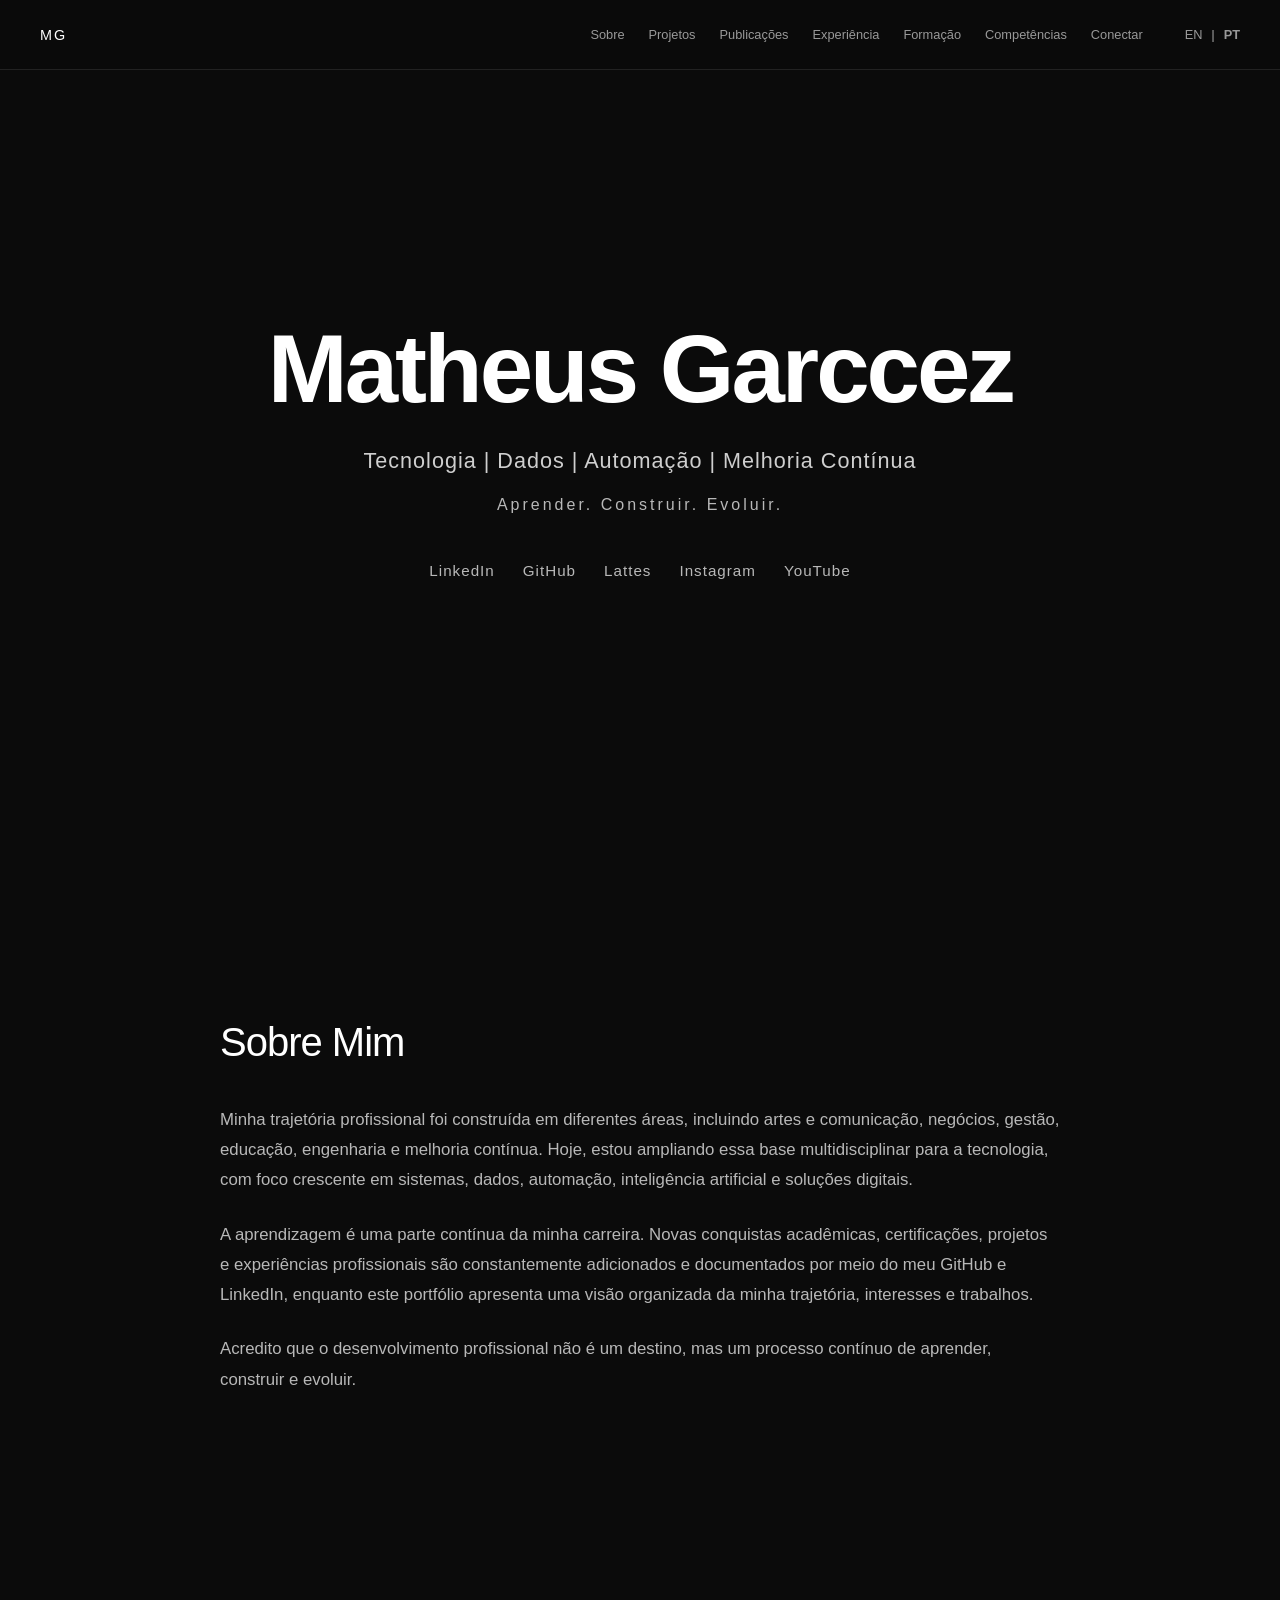
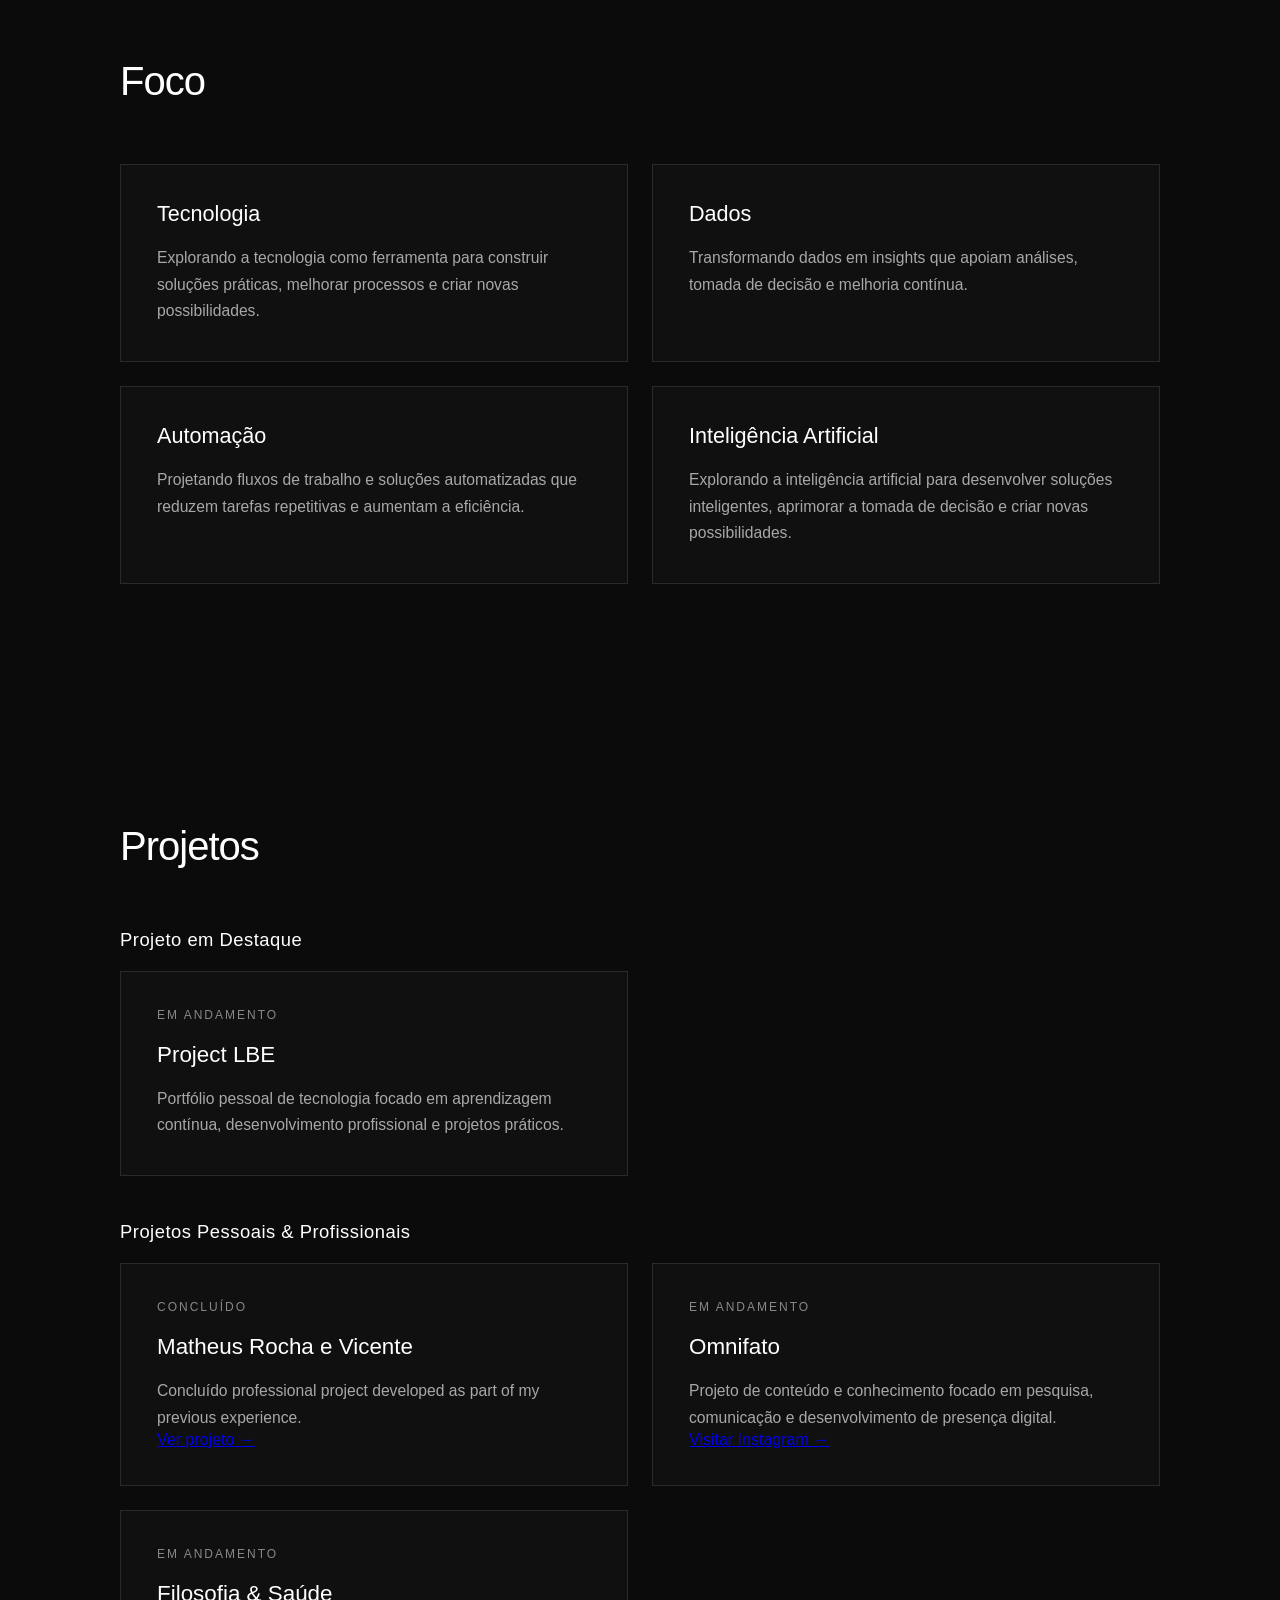
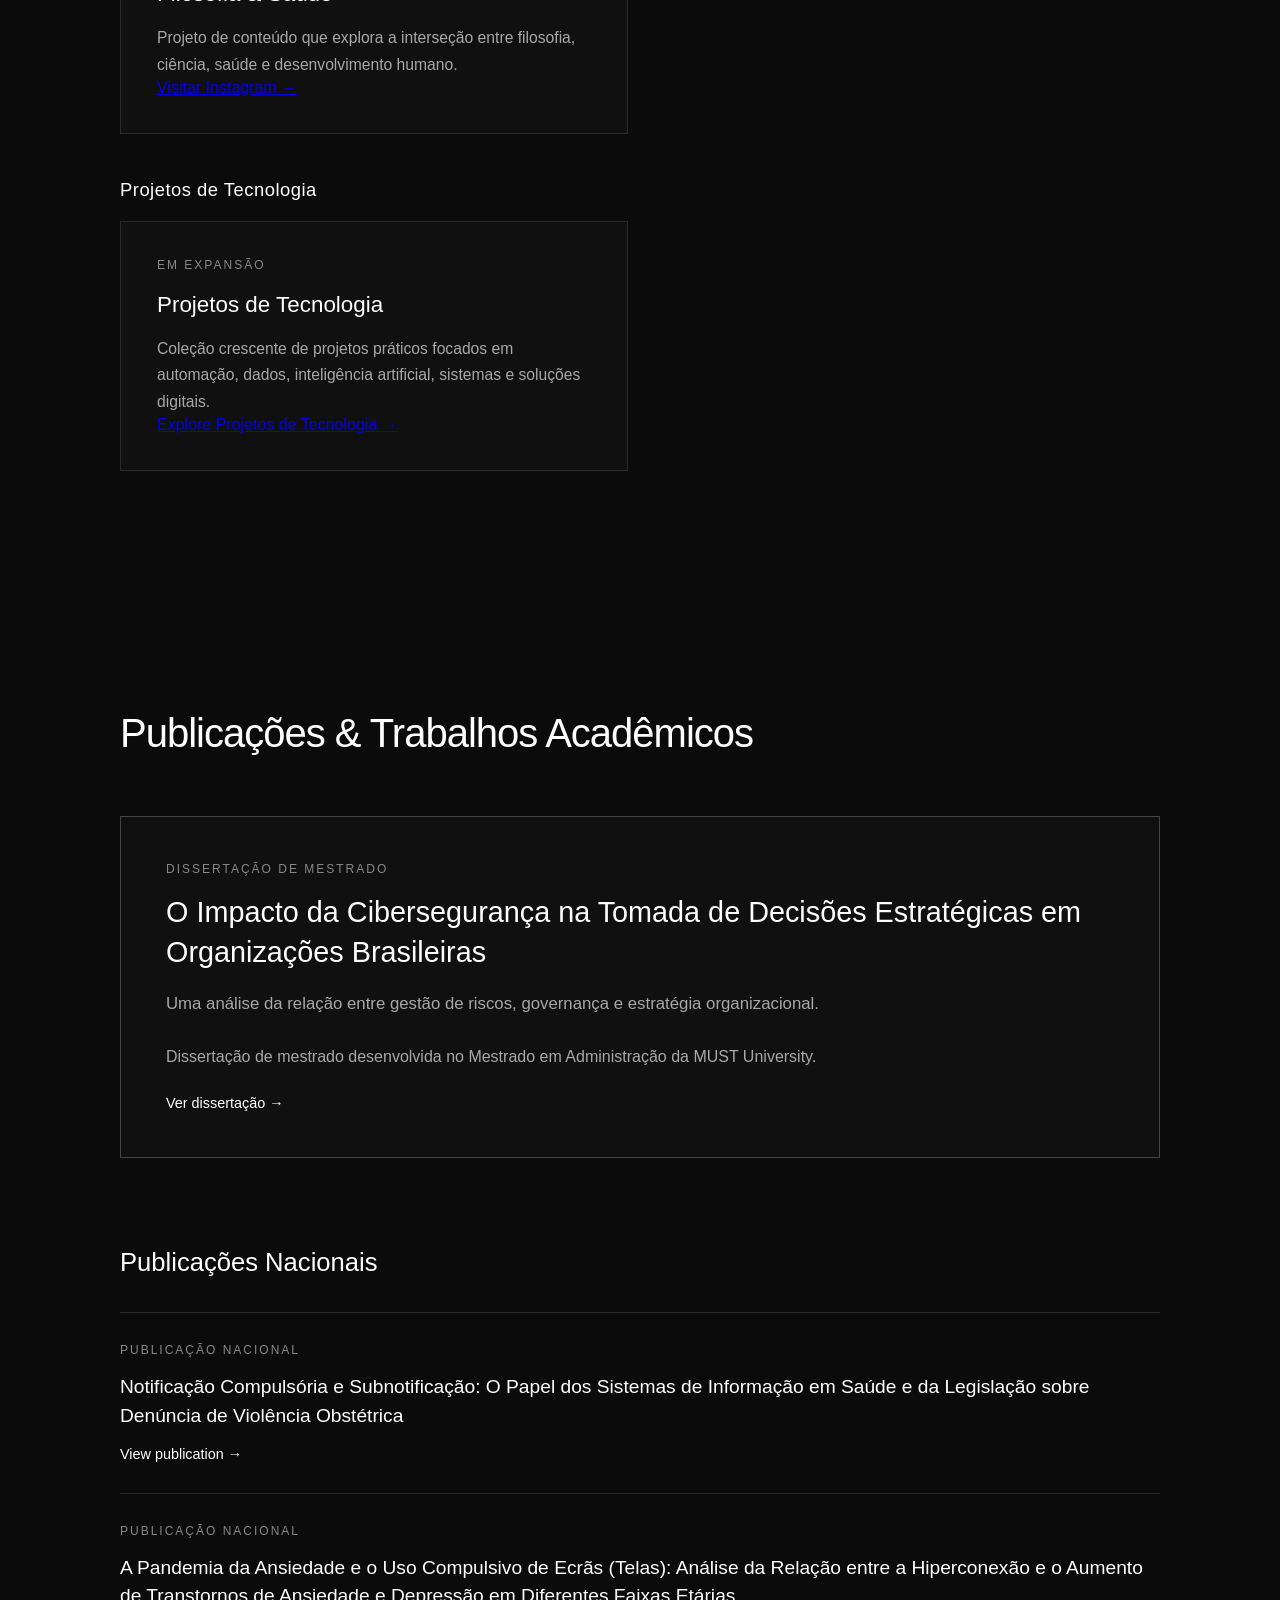
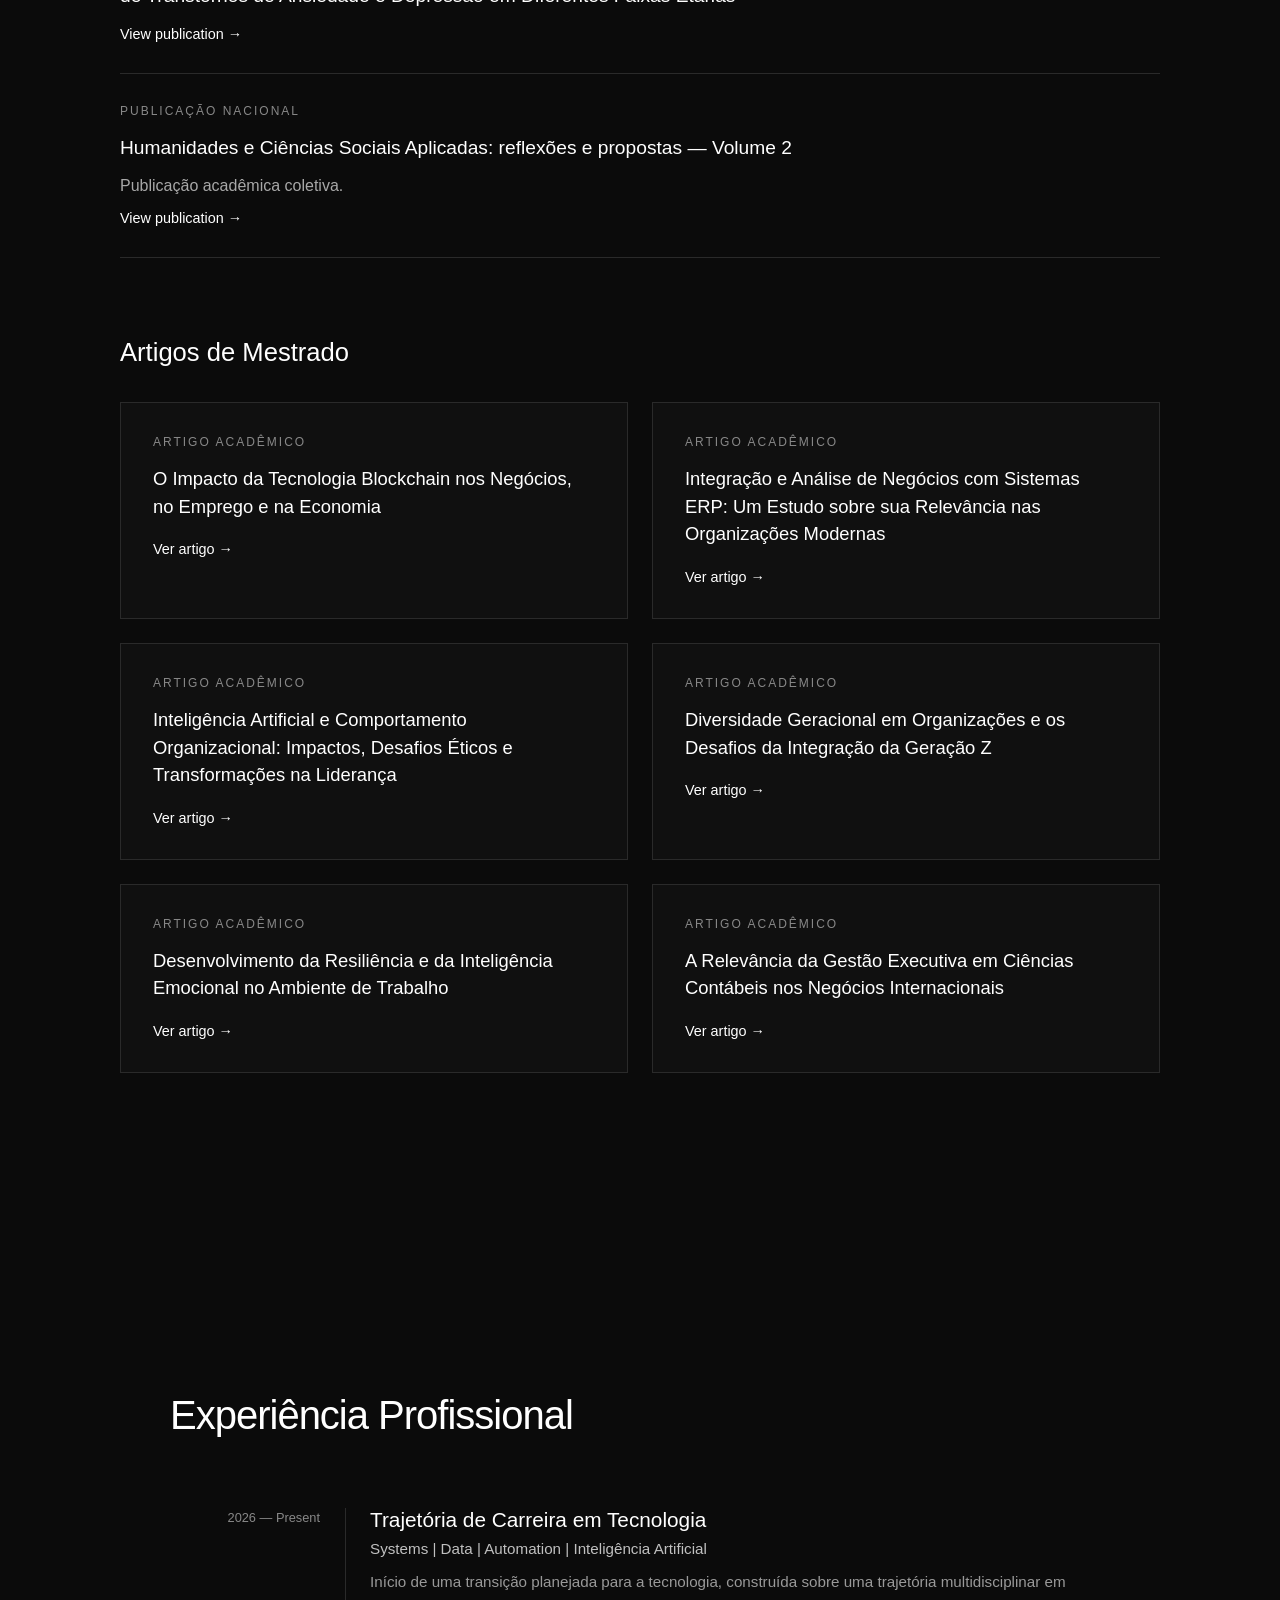
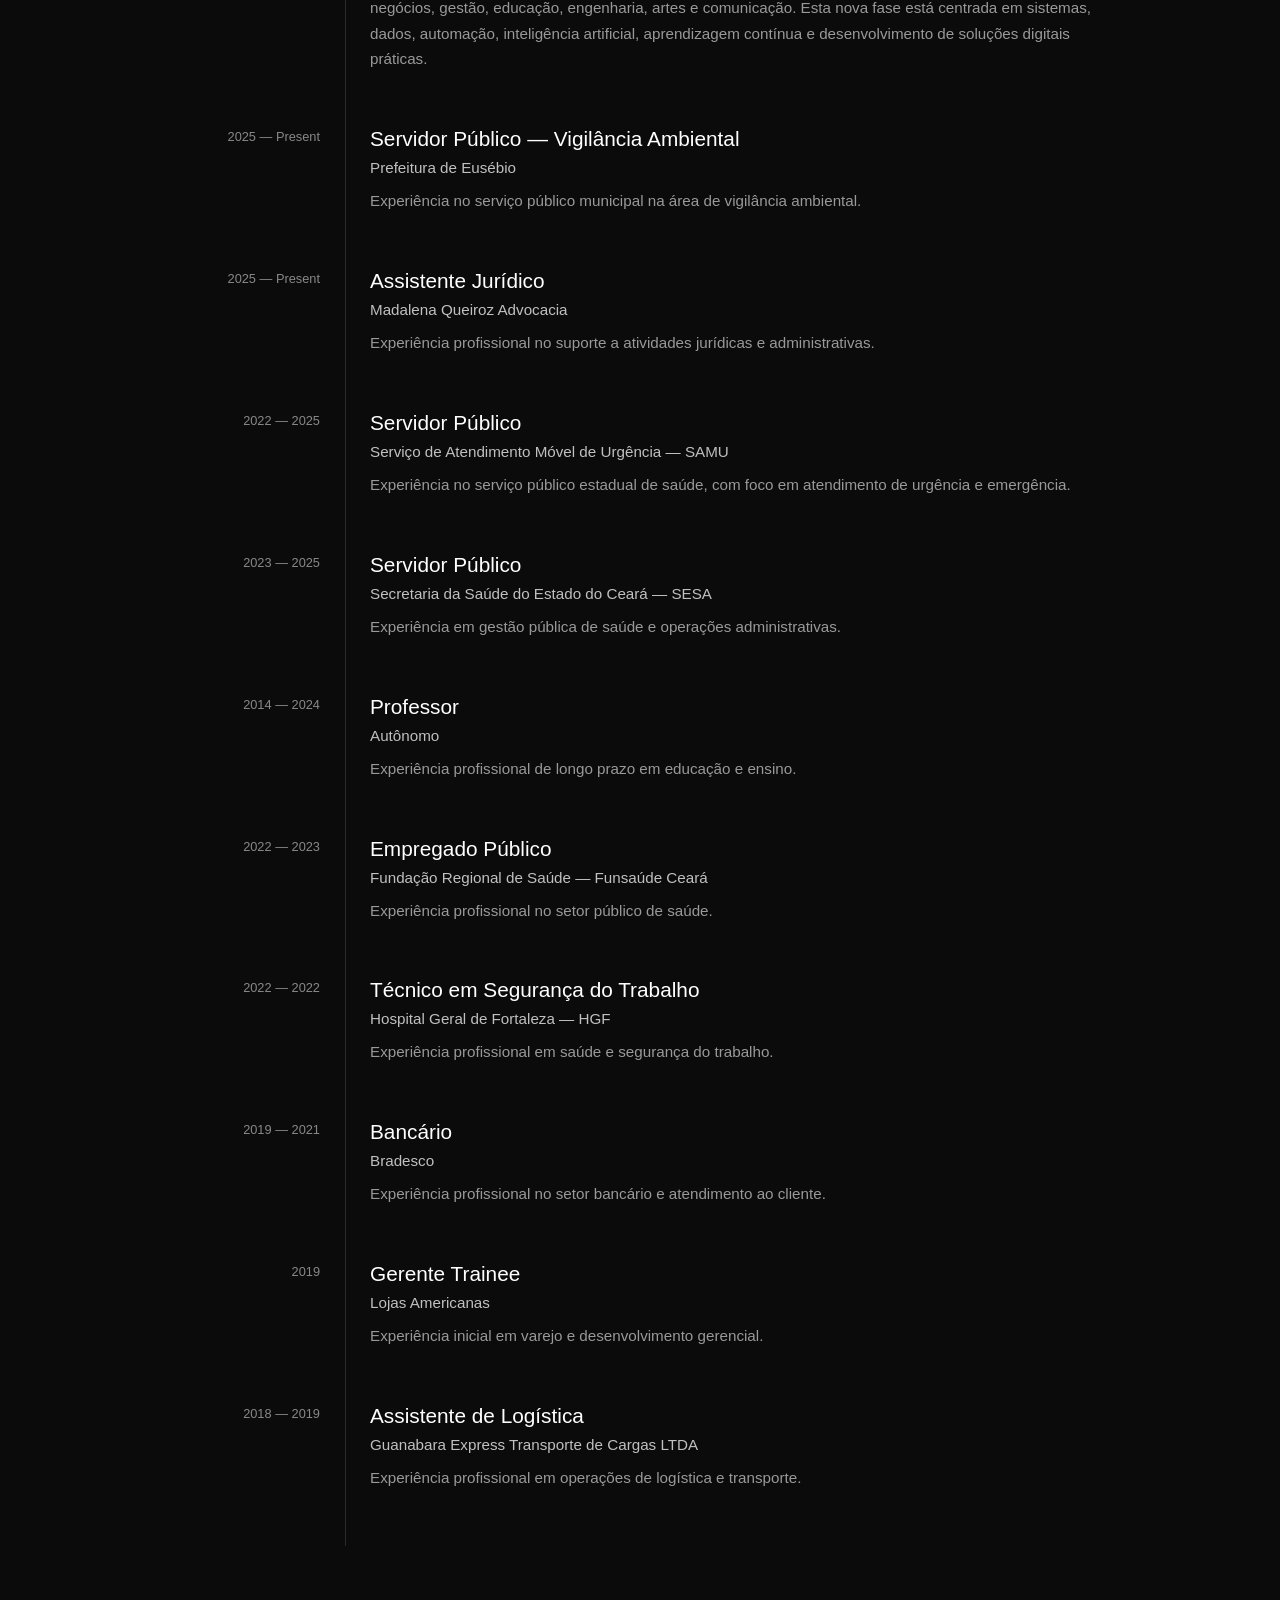
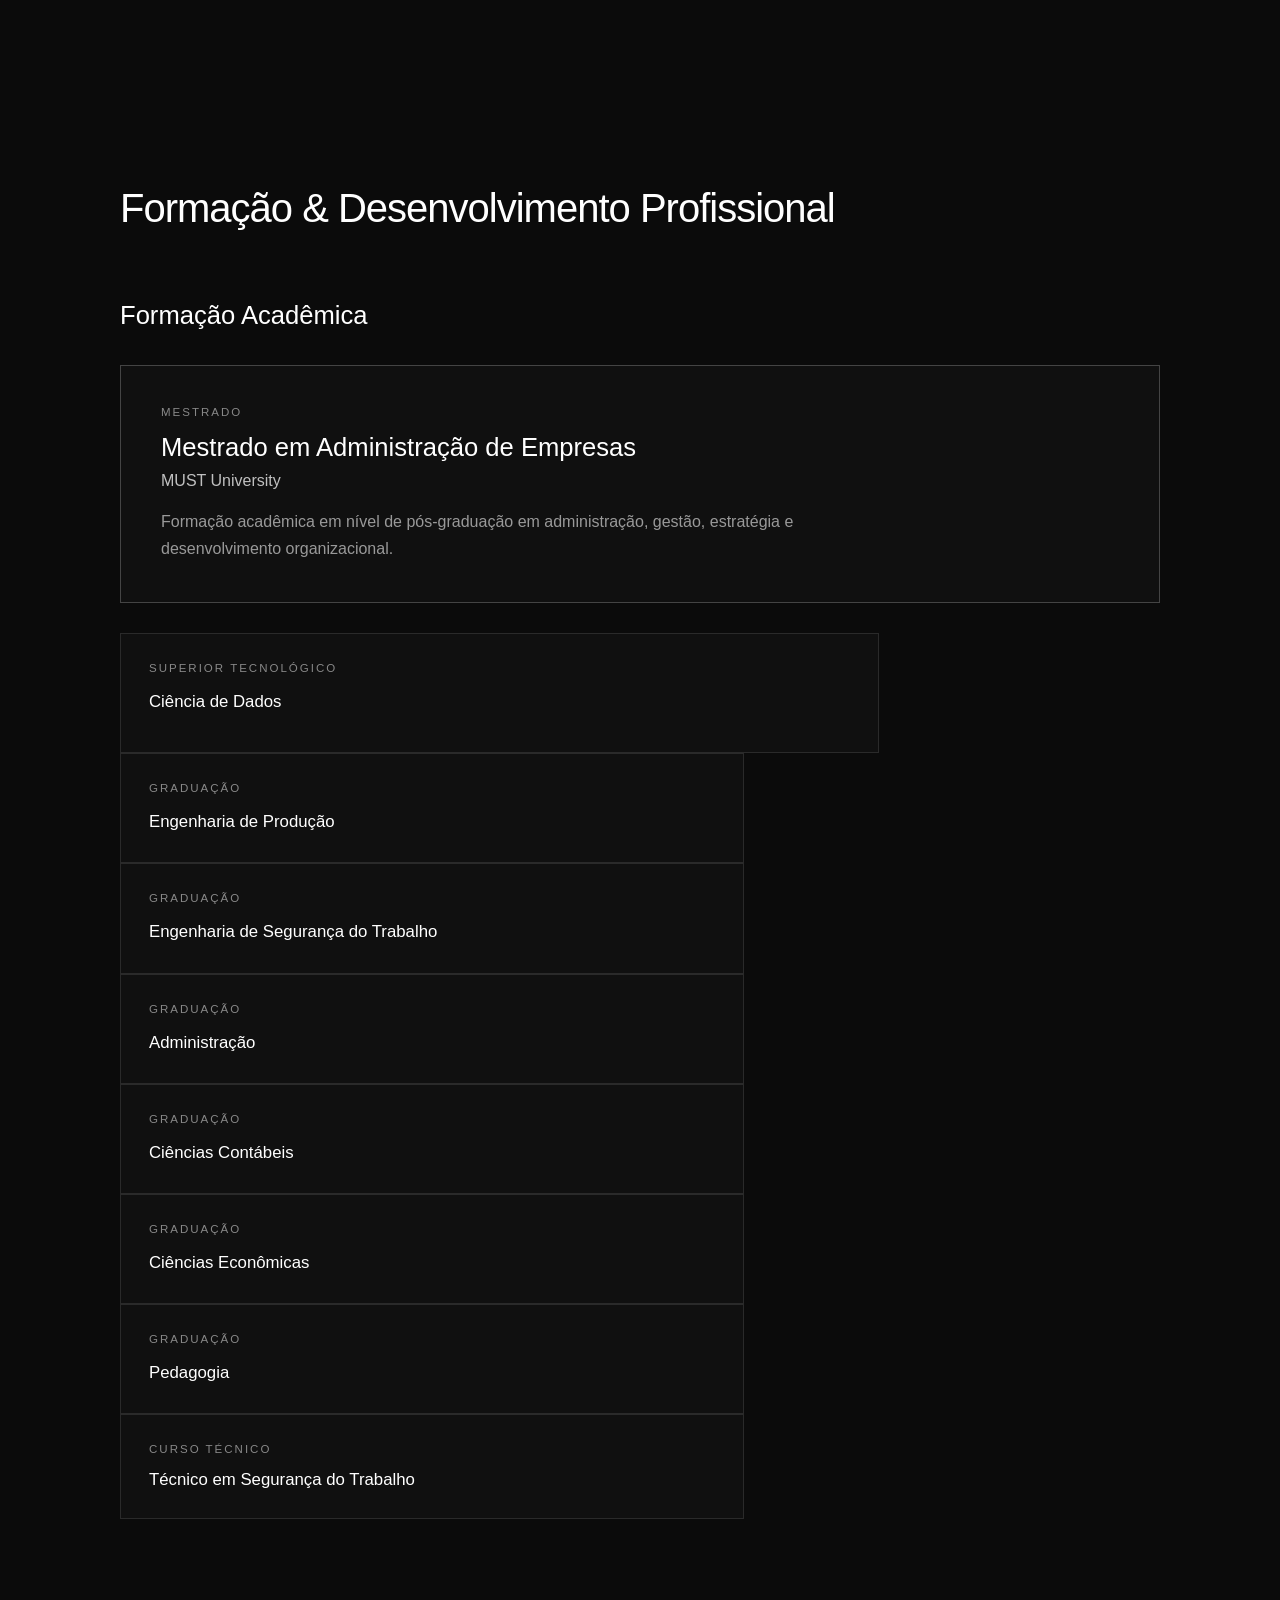
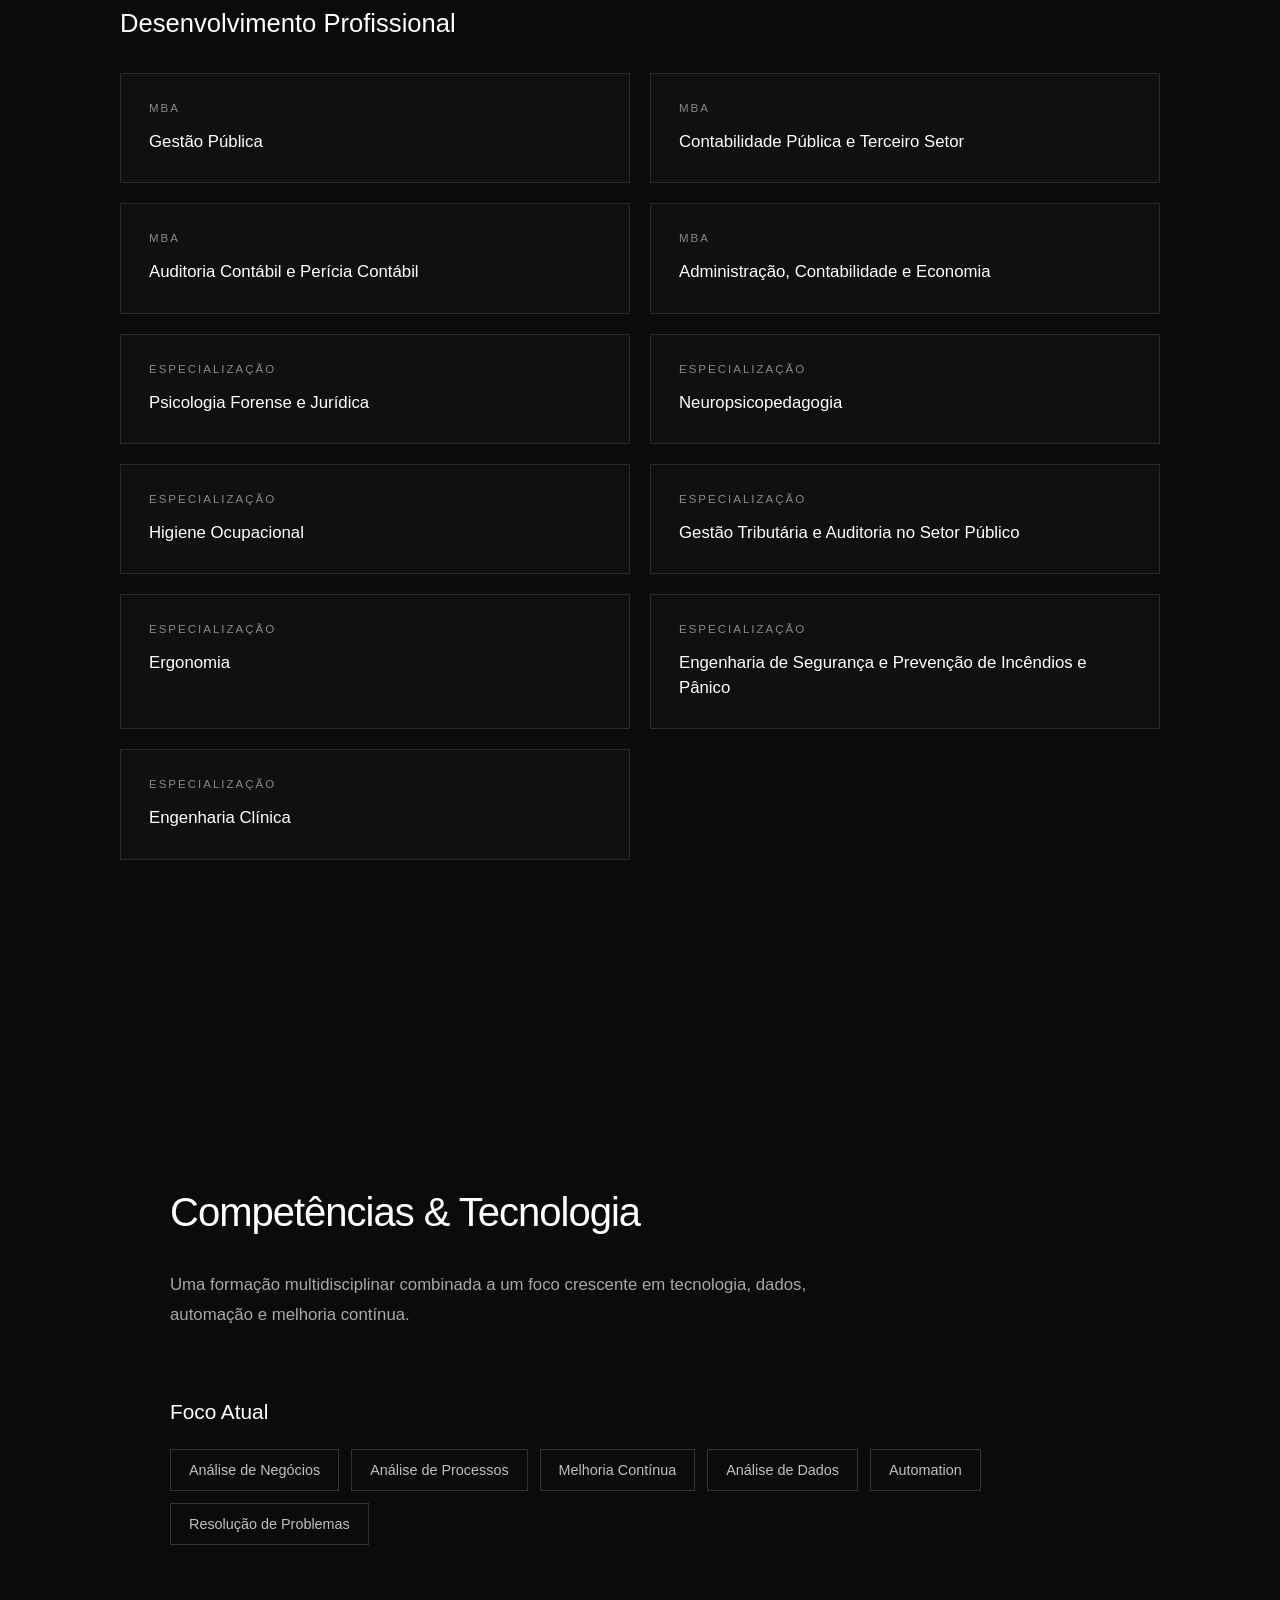
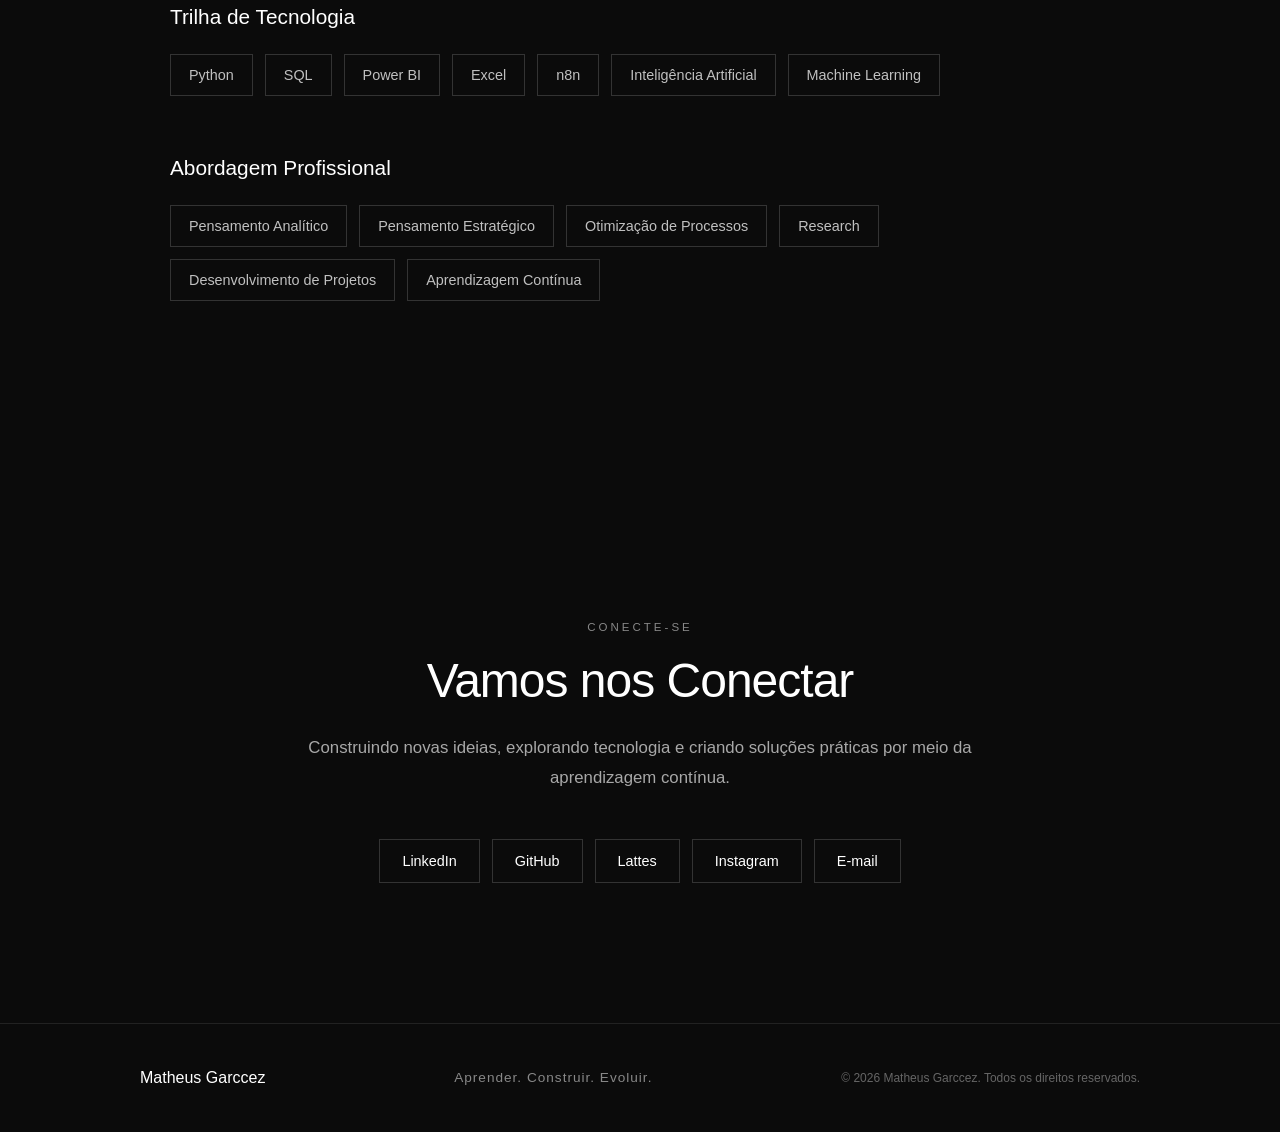
==== commit 55a803f2: "Refine hover interactions and visual feedback across portfolio cards" ====
--- a/pt.html
+++ b/pt.html
@@ -408,10 +408,10 @@
             <span class="experience-period">2022 — 2025</span>
 
             <div class="experience-content">
-                <h3>Public Servant</h3>
+                <h3>Servidor Público</h3>
                 <h4>Serviço de Atendimento Móvel de Urgência — SAMU</h4>
                 <p>
-                    Public service experience within emergency healthcare operations.
+                    Experiência no serviço público estadual de saúde, com foco em atendimento de urgência e emergência.
                 </p>
             </div>
         </article>
@@ -421,7 +421,7 @@
             <span class="experience-period">2023 — 2025</span>
 
             <div class="experience-content">
-                <h3>Servidor Público | Assistente de Gestão em Saúde</h3>
+                <h3>Servidor Público </h3>
                 <h4>Secretaria da Saúde do Estado do Ceará — SESA</h4>
                 <p>
                     Experiência em gestão pública de saúde e operações administrativas.
@@ -538,7 +538,12 @@
         </article>
 
 
-        <div class="degrees-grid">
+<article class="degree-card degree-card-featured">
+
+        
+                <span class="education-type">Superior Tecnológico</span>
+                <h4>Ciência de Dados</h4>
+            </article>
 
             <article class="degree-card">
                 <span class="education-type">Graduação</span>
@@ -570,16 +575,11 @@
                 <h4>Pedagogia</h4>
             </article>
 
-        </div>
-
-
-        <article class="technical-education">
-
-            <span class="education-type">Curso Técnico</span>
-
-            <h3>Técnico em Segurança do Trabalho</h3>
-
-        </article>
+            <article class="technical-education">
+                 <span class="education-type">Curso Técnico</span>
+                 <h4>Técnico em Segurança do Trabalho</h4>
+            </article>
+
 
     </div>
 
--- a/css/style.css
+++ b/css/style.css
@@ -110,6 +110,21 @@
     border-color: #666666;
     transform: translateY(-4px);
 }
+.focus-card:hover *,
+
+.project-card:hover *,
+
+.paper-card:hover *,
+
+.degree-card:hover *,
+
+.postgraduate-card:hover *,
+
+.education-featured:hover *,
+
+.technical-education:hover * {
+
+color: #E2E2E2;}
 
 .focus-card h3 {
     font-size: 1.35rem;
@@ -394,6 +409,7 @@
 
 .education-group {
     margin-bottom: 90px;
+    margin-top: 70px;
 }
 
 .education-group-title {
@@ -445,10 +461,17 @@
 
 .degree-card {
     padding: 28px;
+    width: 60%;
     border: 1px solid #2a2a2a;
     background-color: #101010;
 }
-
+.degree-card-featured {
+
+width: 73%;
+
+min-height: 120px;
+
+}
 .degree-card h4 {
     font-size: 1.05rem;
     font-weight: 500;
@@ -456,13 +479,13 @@
 }
 
 .technical-education {
-    margin-top: 20px;
     padding: 28px;
+    width: 60%;
     border: 1px solid #2a2a2a;
     background-color: #101010;
 }
 
-.technical-education h3 {
+.technical-education h4 {
     font-size: 1.05rem;
     font-weight: 500;
 }
@@ -482,6 +505,7 @@
 
 .postgraduate-card:hover,
 .degree-card:hover,
+.education-featured:hover,
 .technical-education:hover {
     border-color: #666666;
     transform: translateY(-3px);
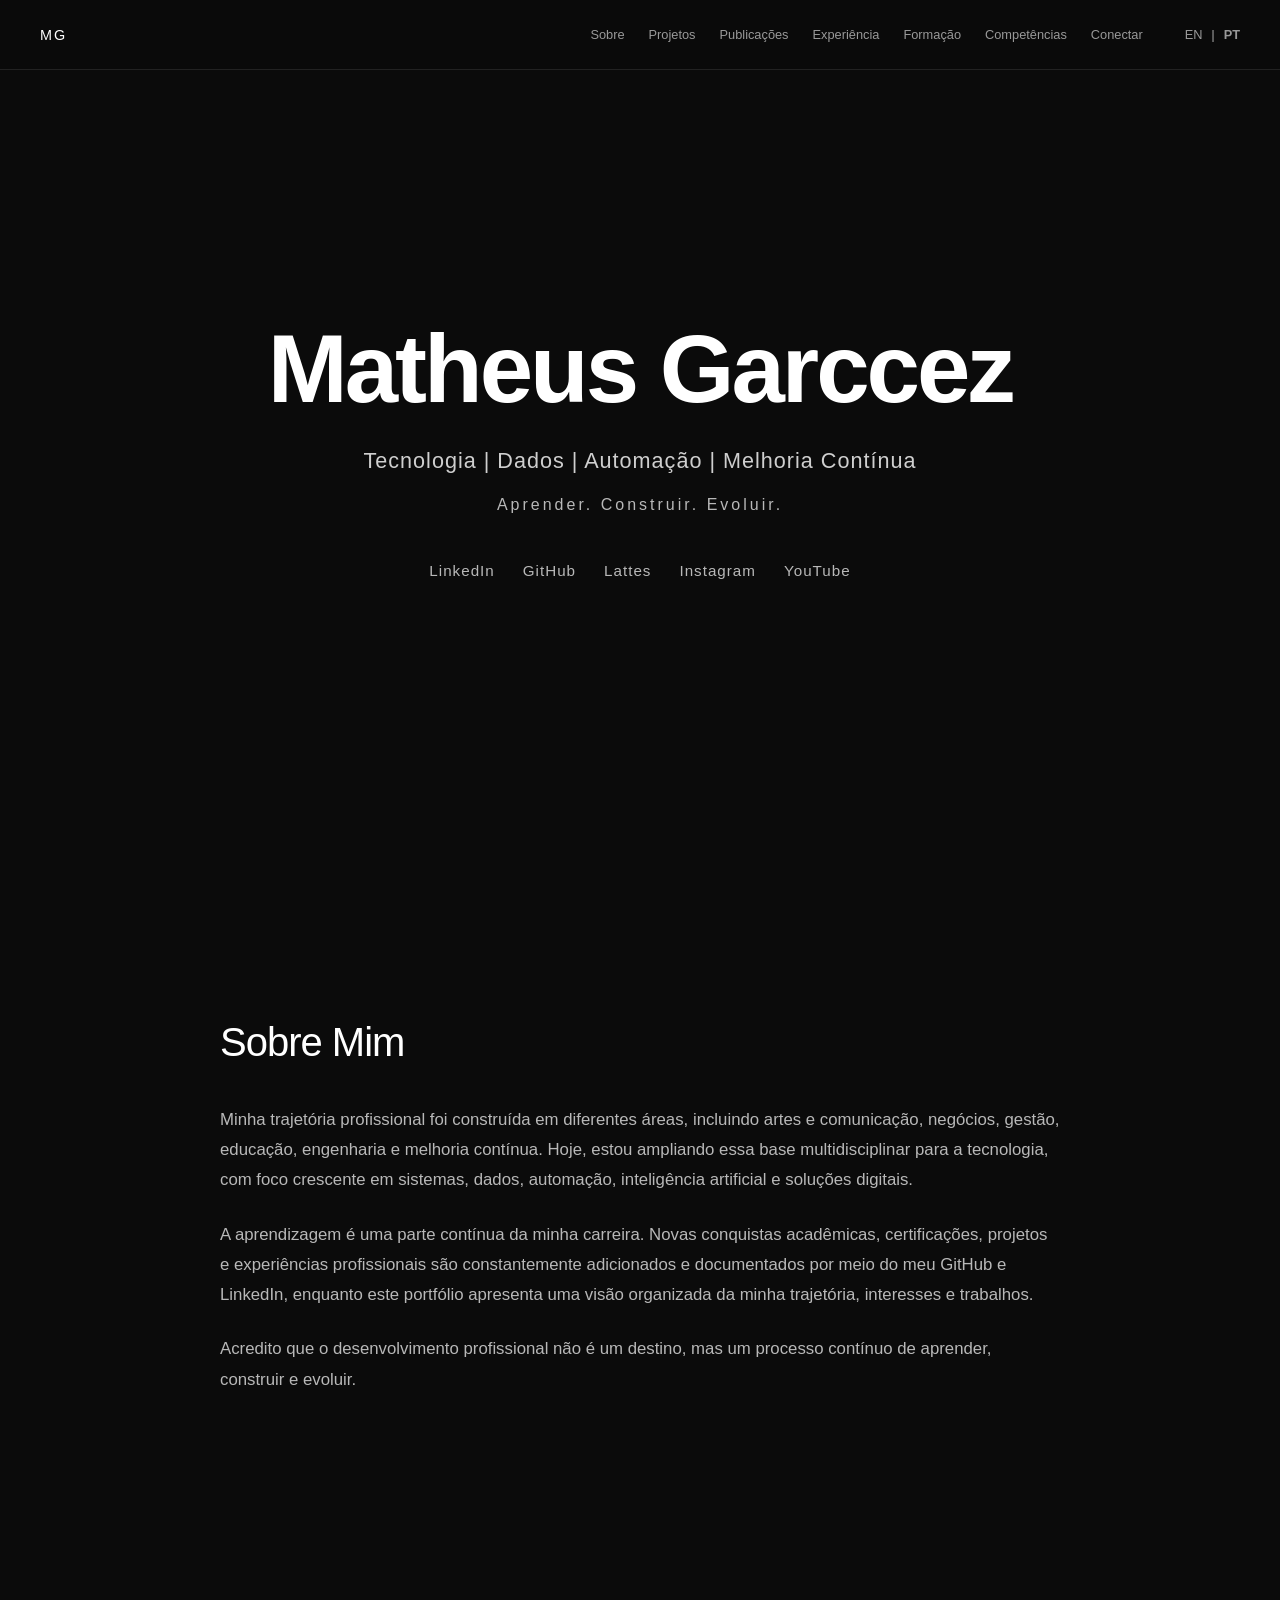
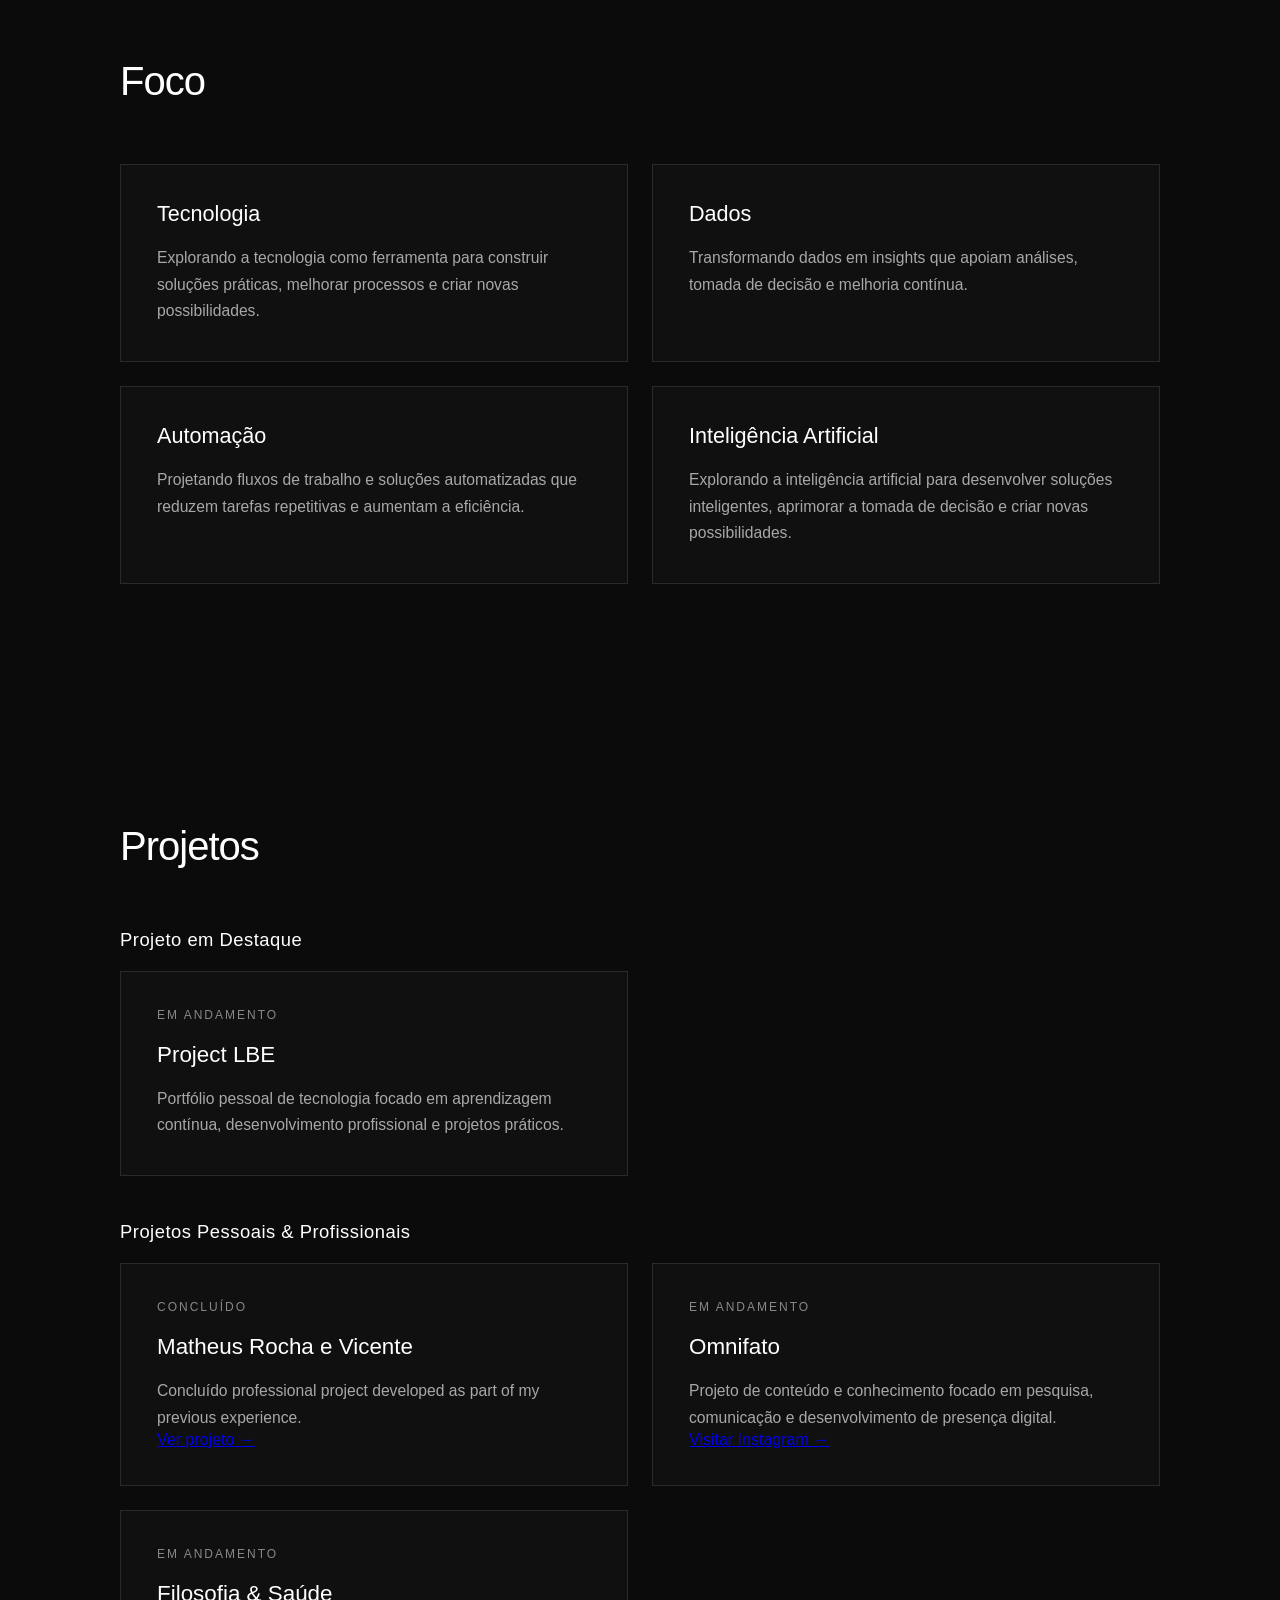
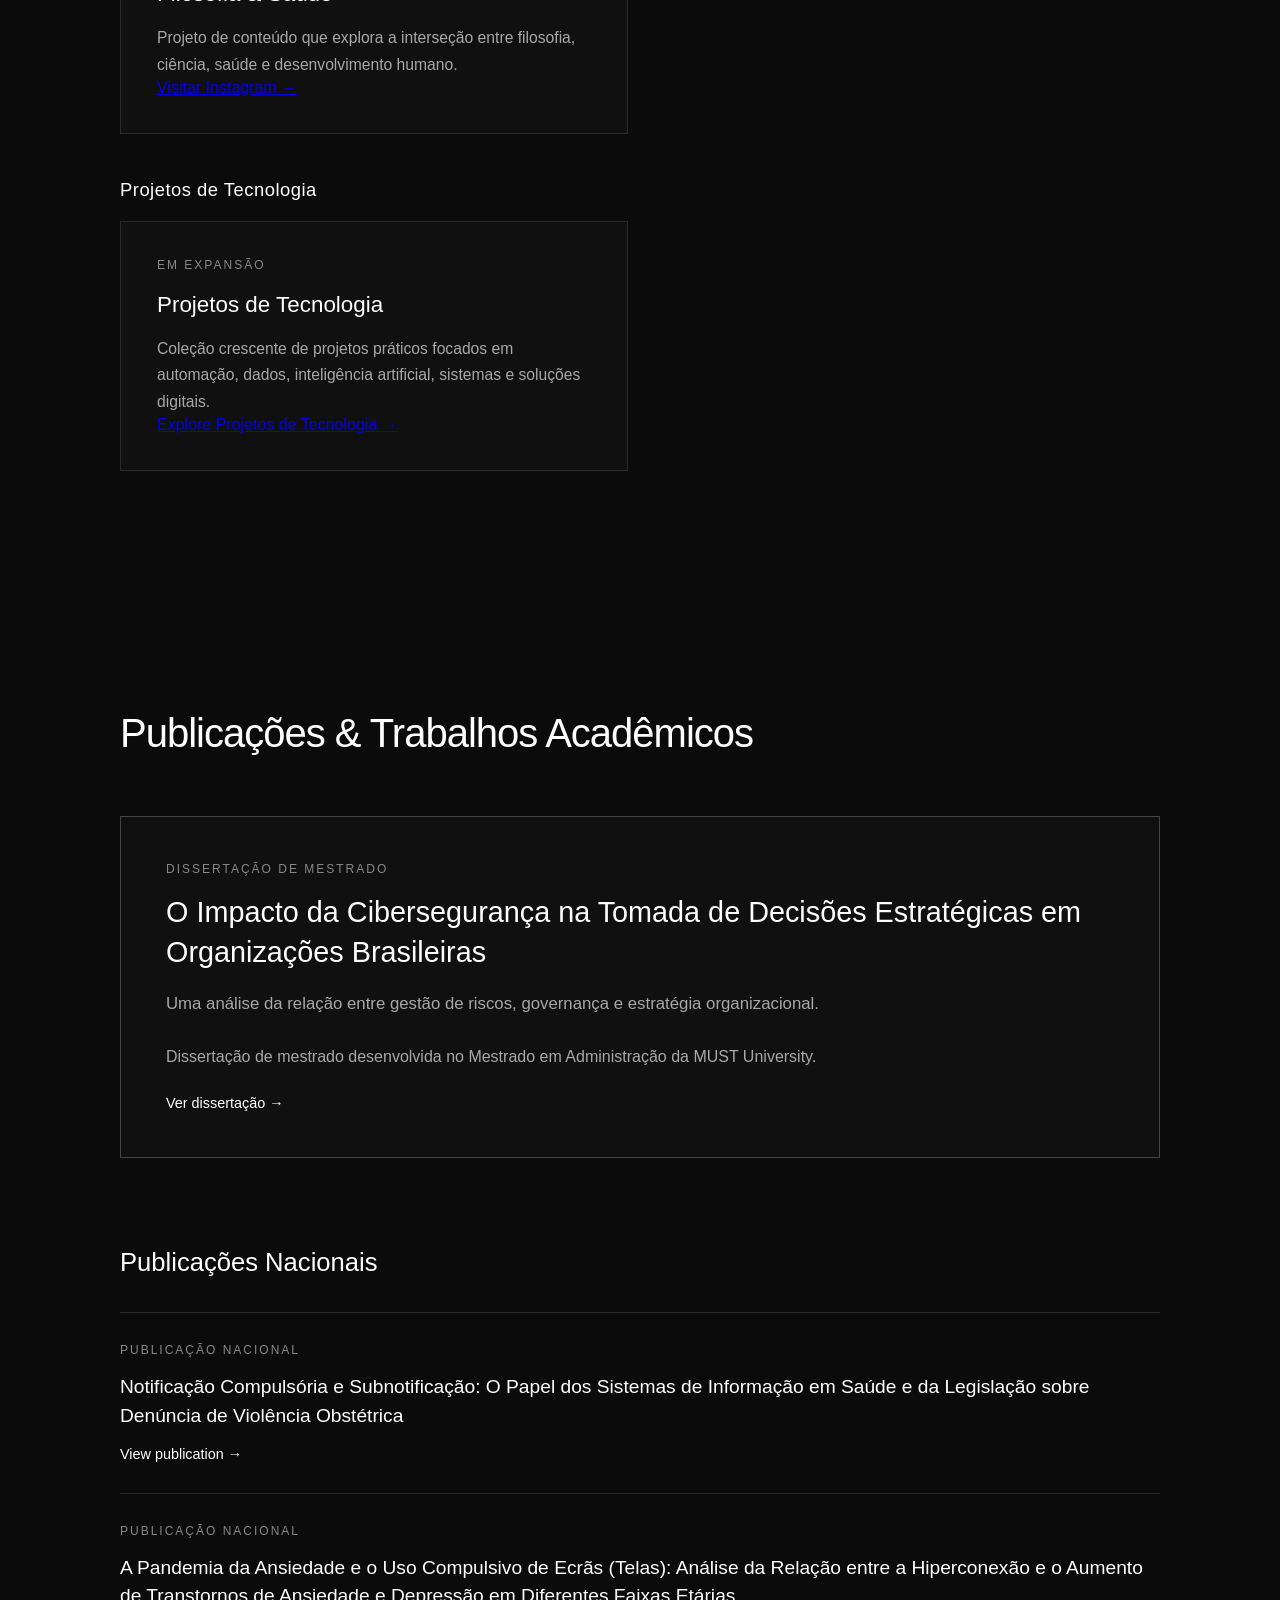
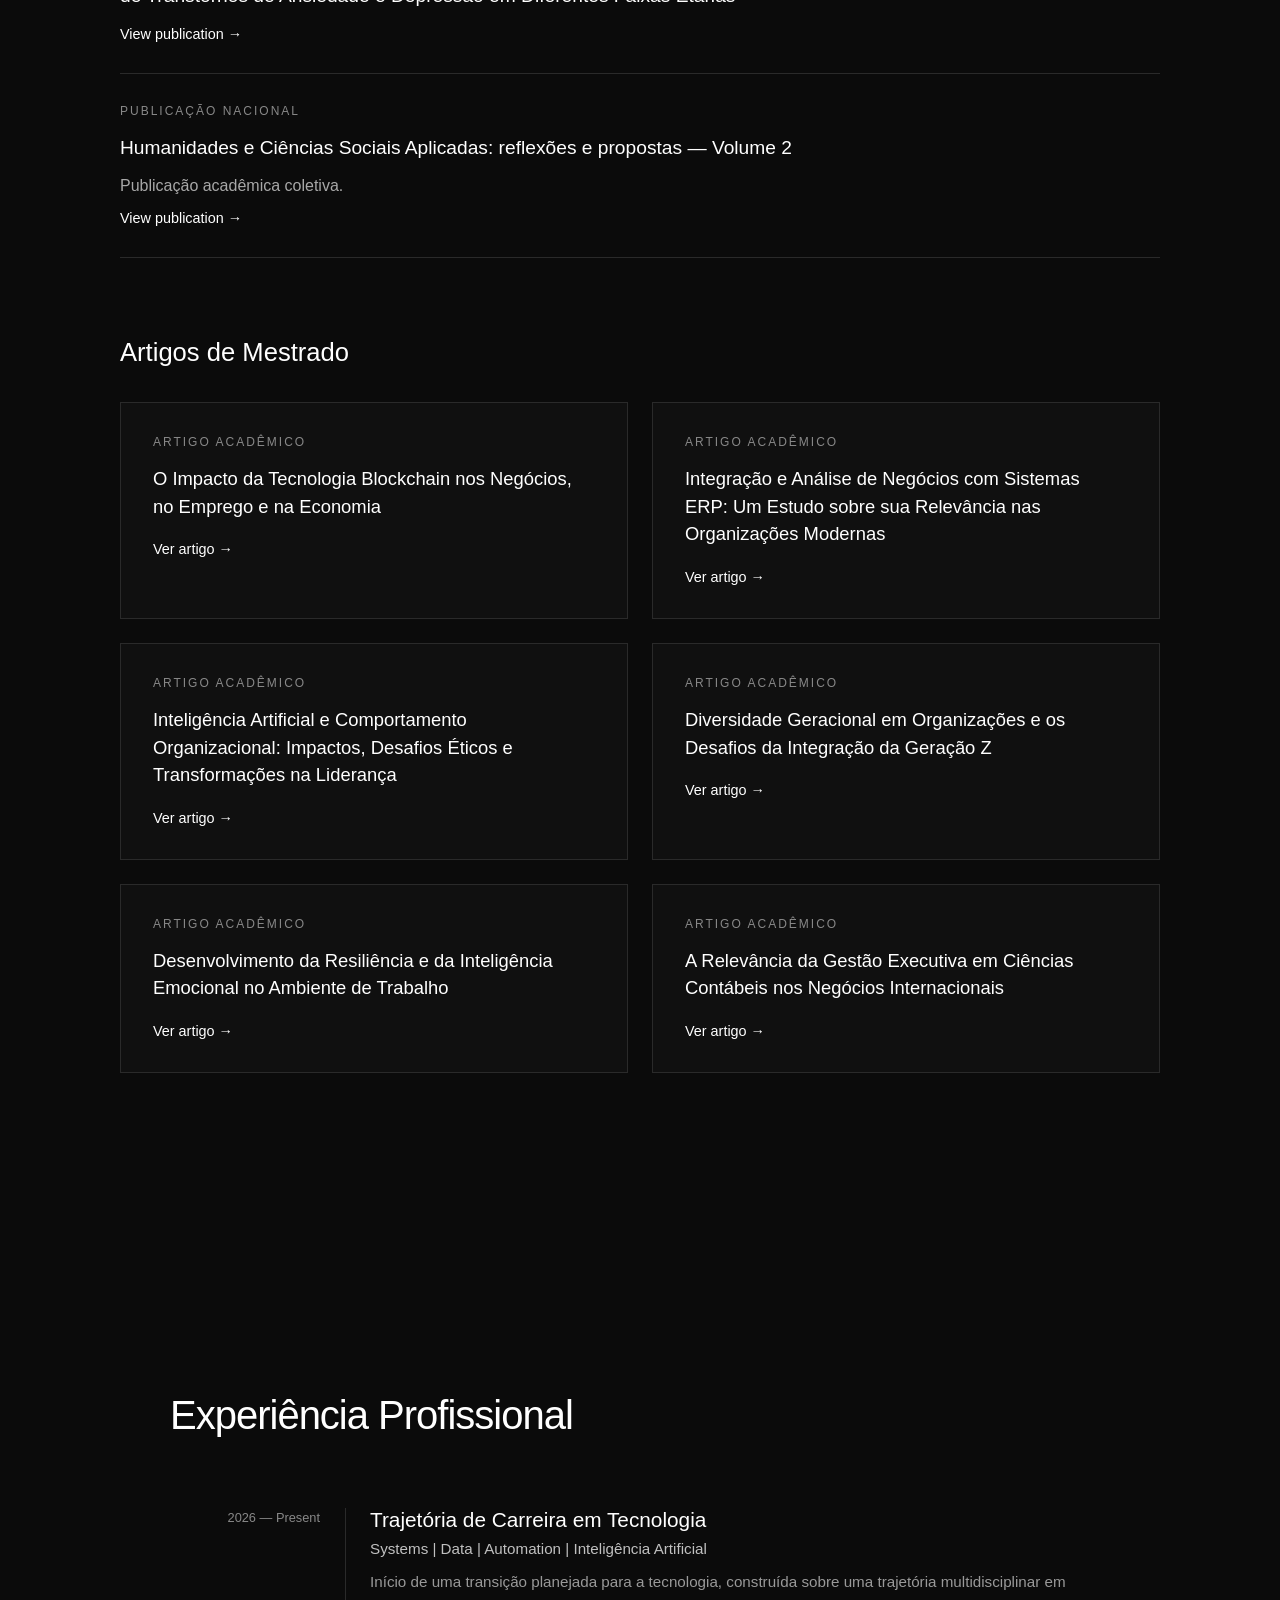
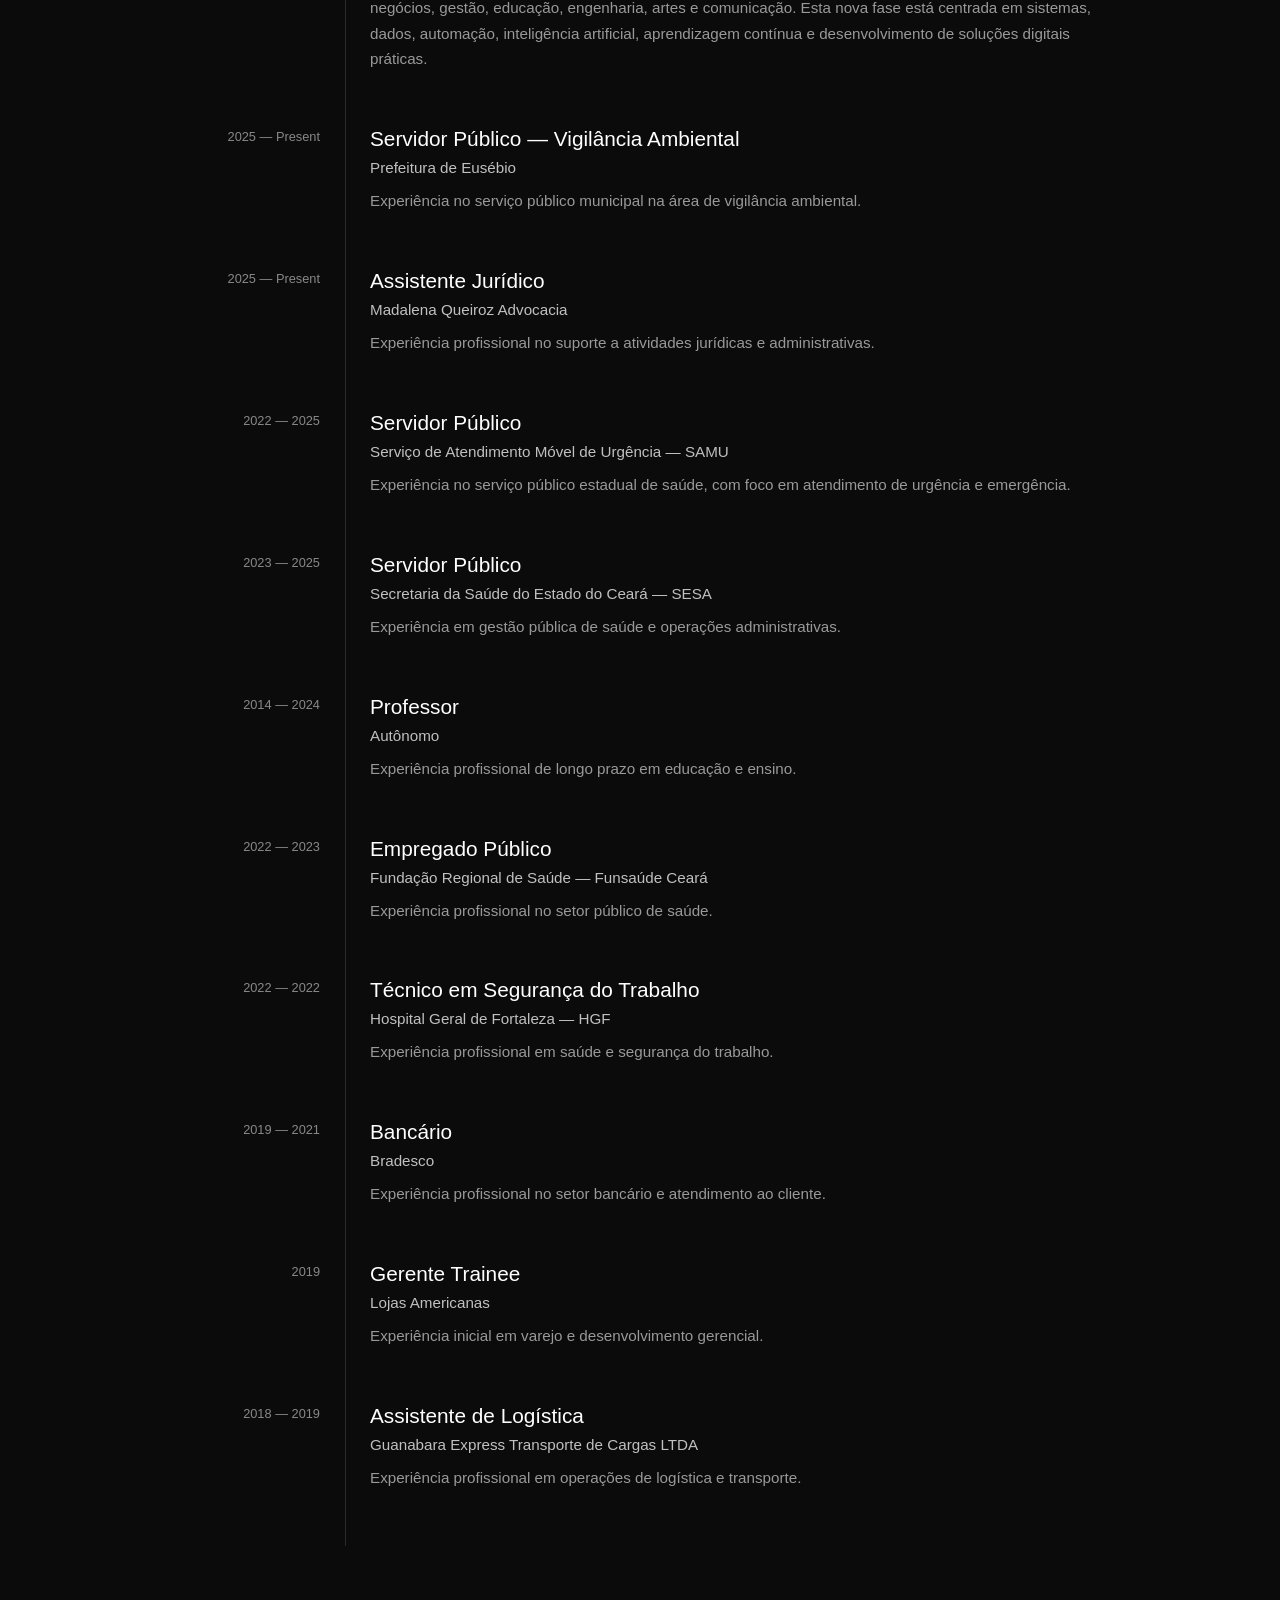
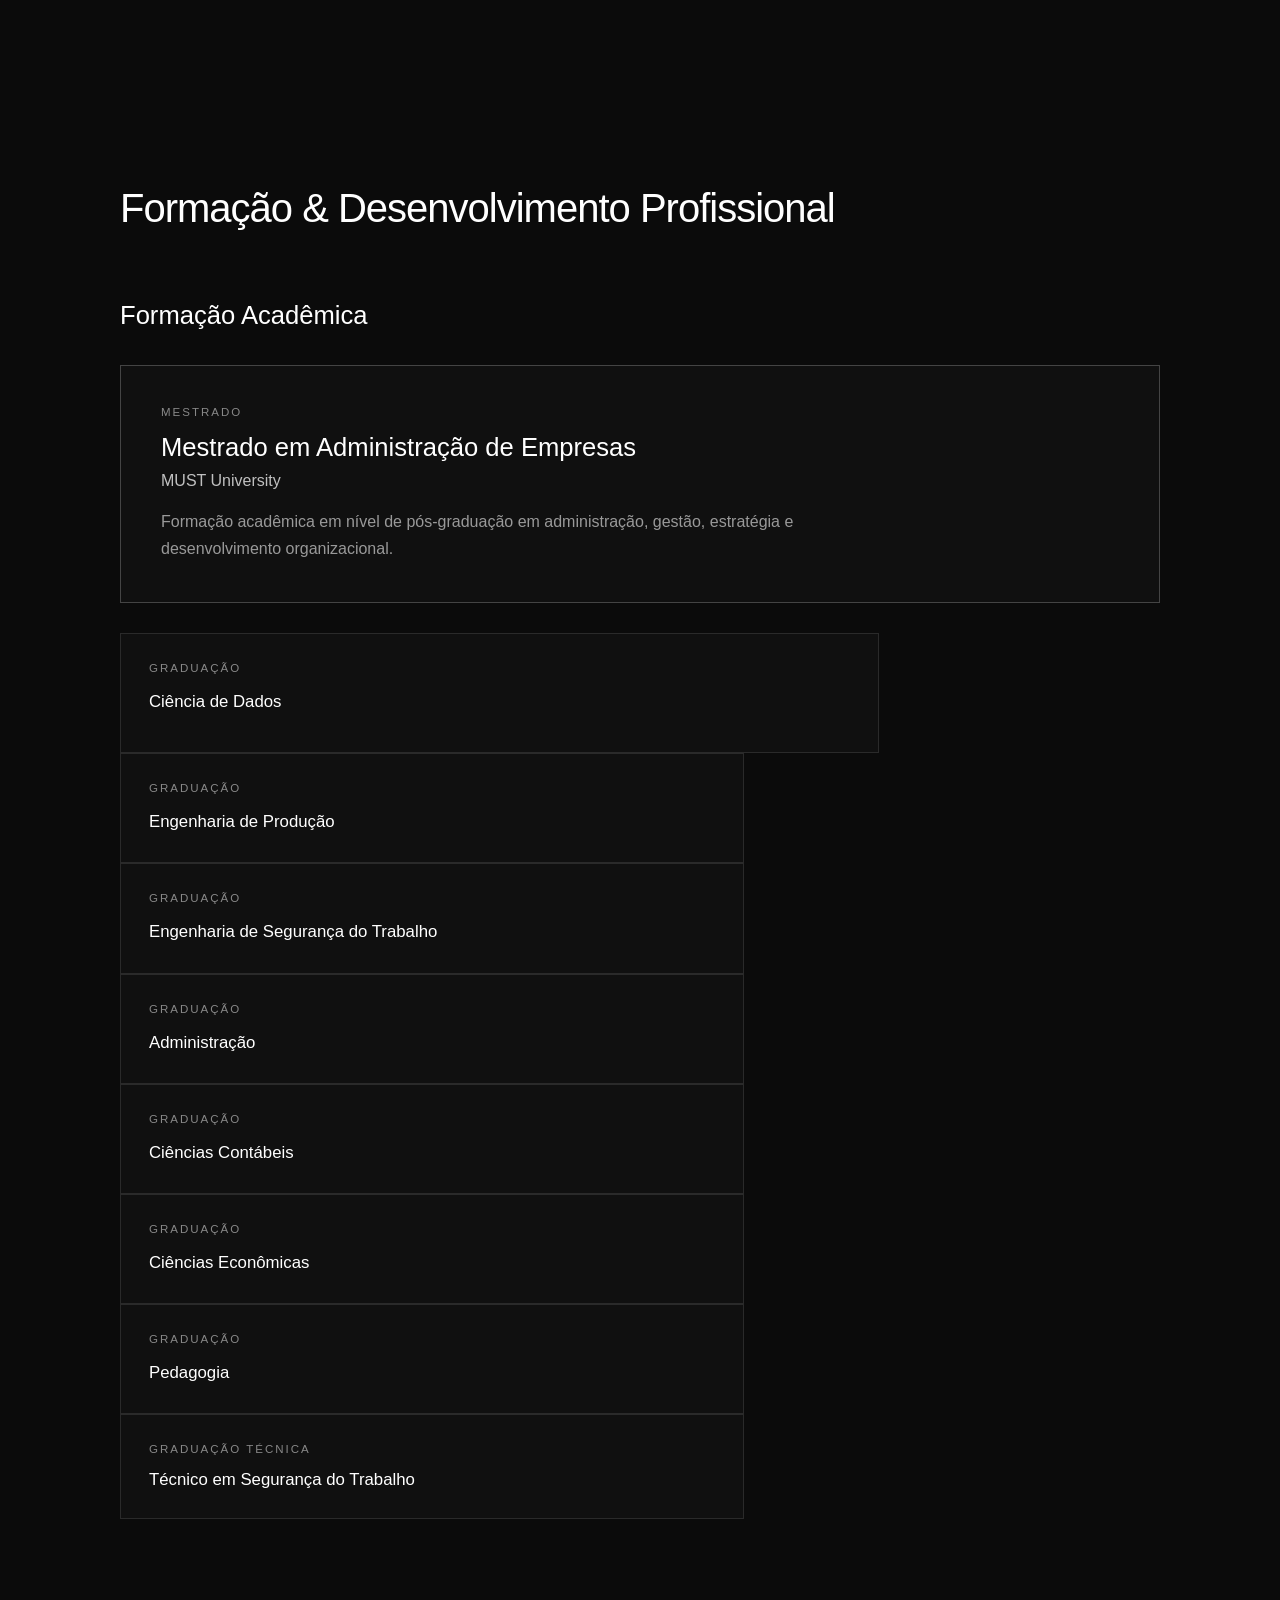
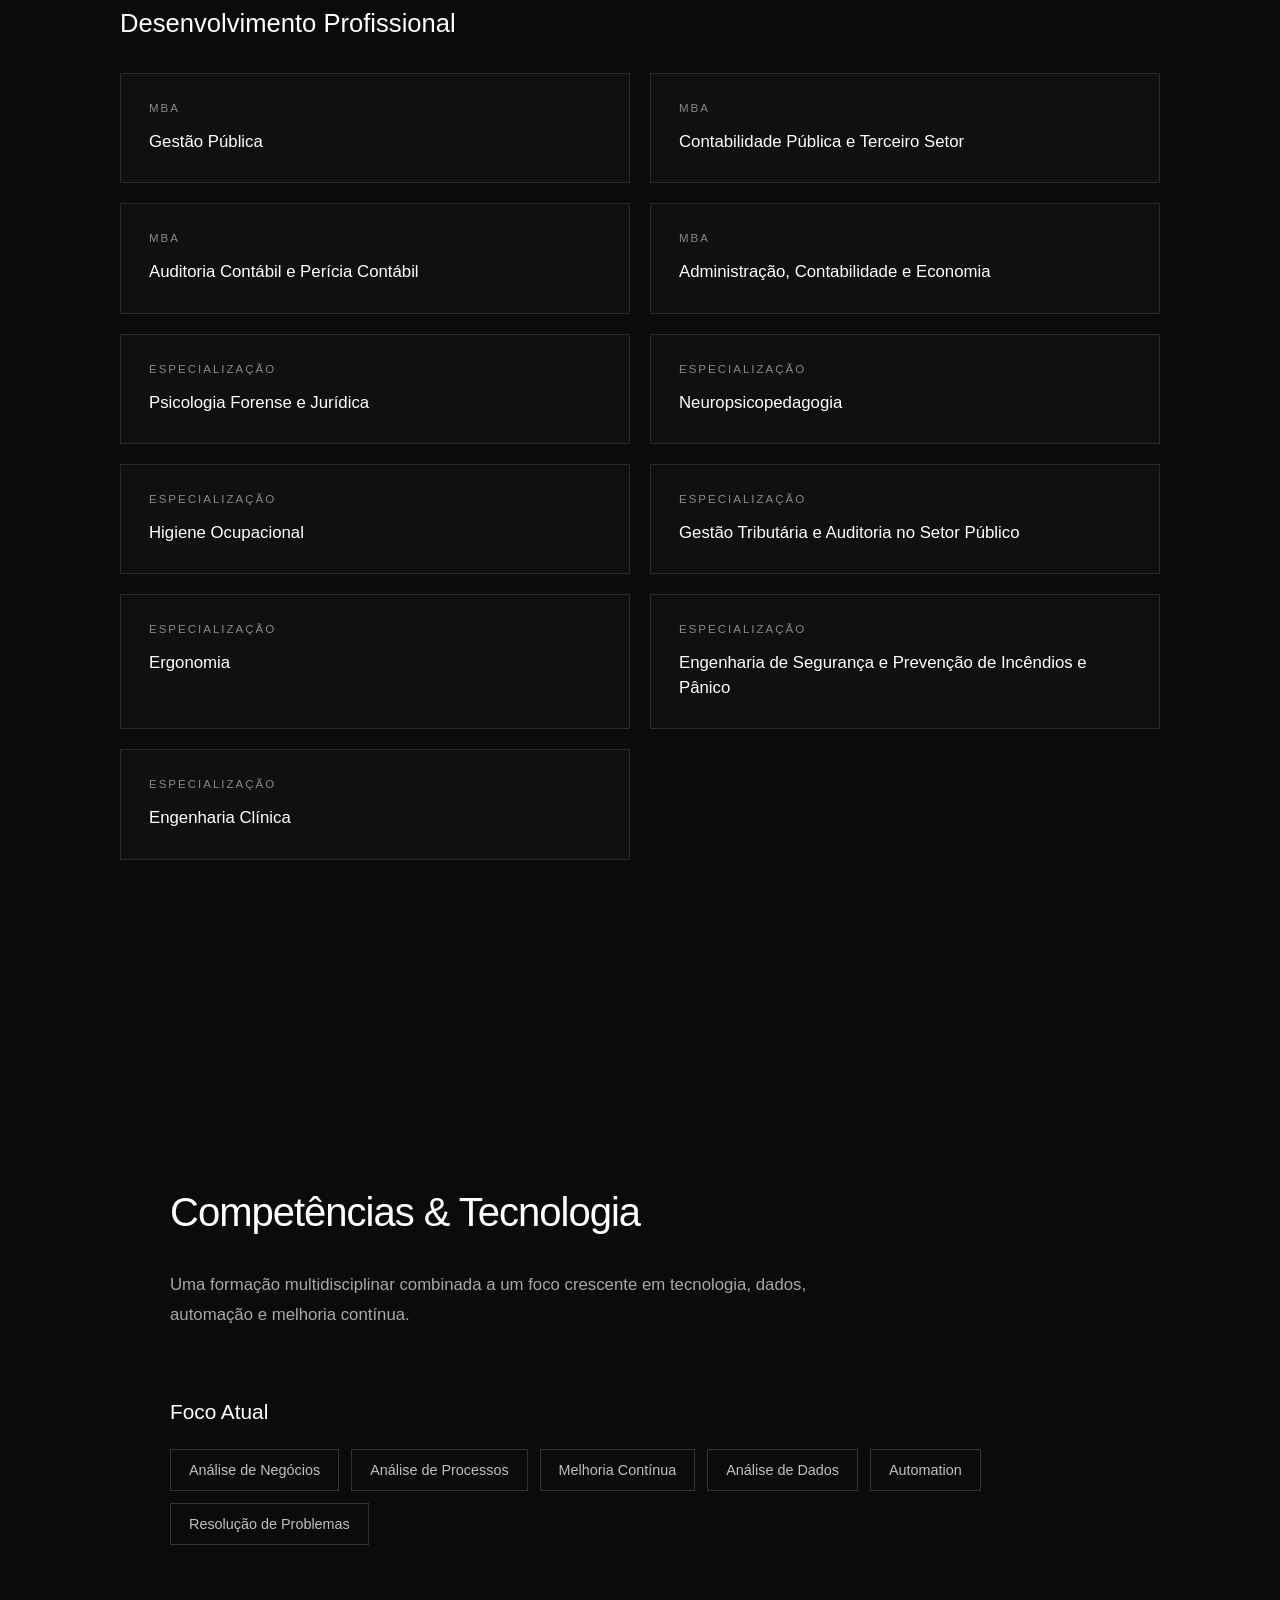
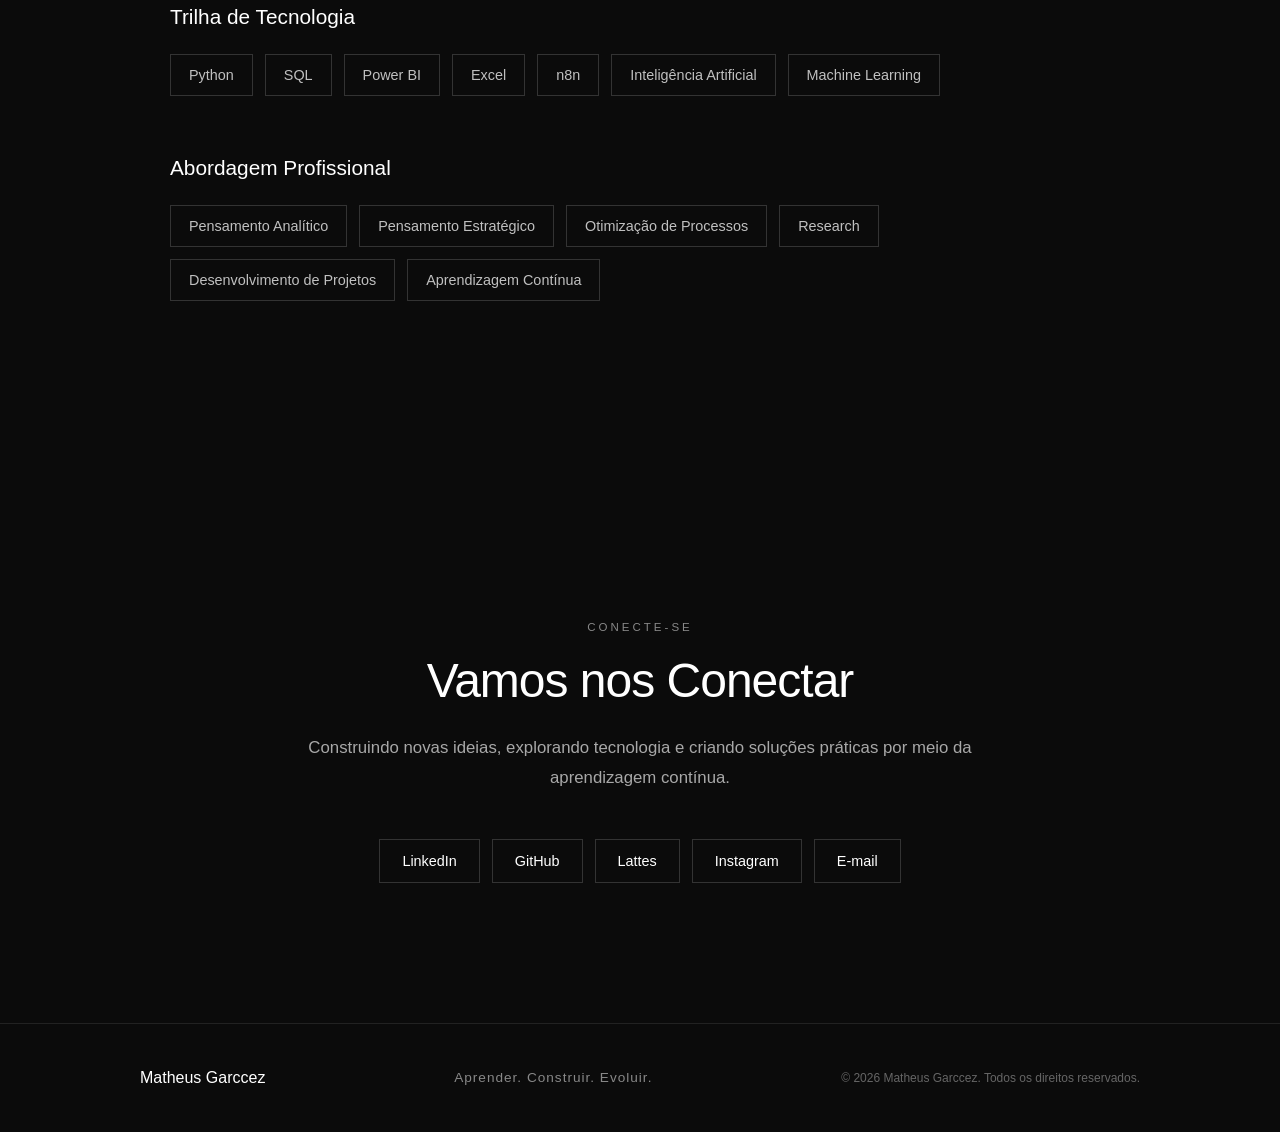
==== commit 9667d6db: "fix: corrige HTML da seção Education para igualar layout PT/EN" ====
--- a/pt.html
+++ b/pt.html
@@ -541,7 +541,7 @@
 <article class="degree-card degree-card-featured">
 
         
-                <span class="education-type">Superior Tecnológico</span>
+                <span class="education-type">Graduação</span>
                 <h4>Ciência de Dados</h4>
             </article>
 
@@ -575,11 +575,12 @@
                 <h4>Pedagogia</h4>
             </article>
 
-            <article class="technical-education">
-                 <span class="education-type">Curso Técnico</span>
+                        <article class="technical-education">
+                 <span class="education-type">Graduação técnica</span>
                  <h4>Técnico em Segurança do Trabalho</h4>
             </article>
 
+        </div>
 
     </div>
 
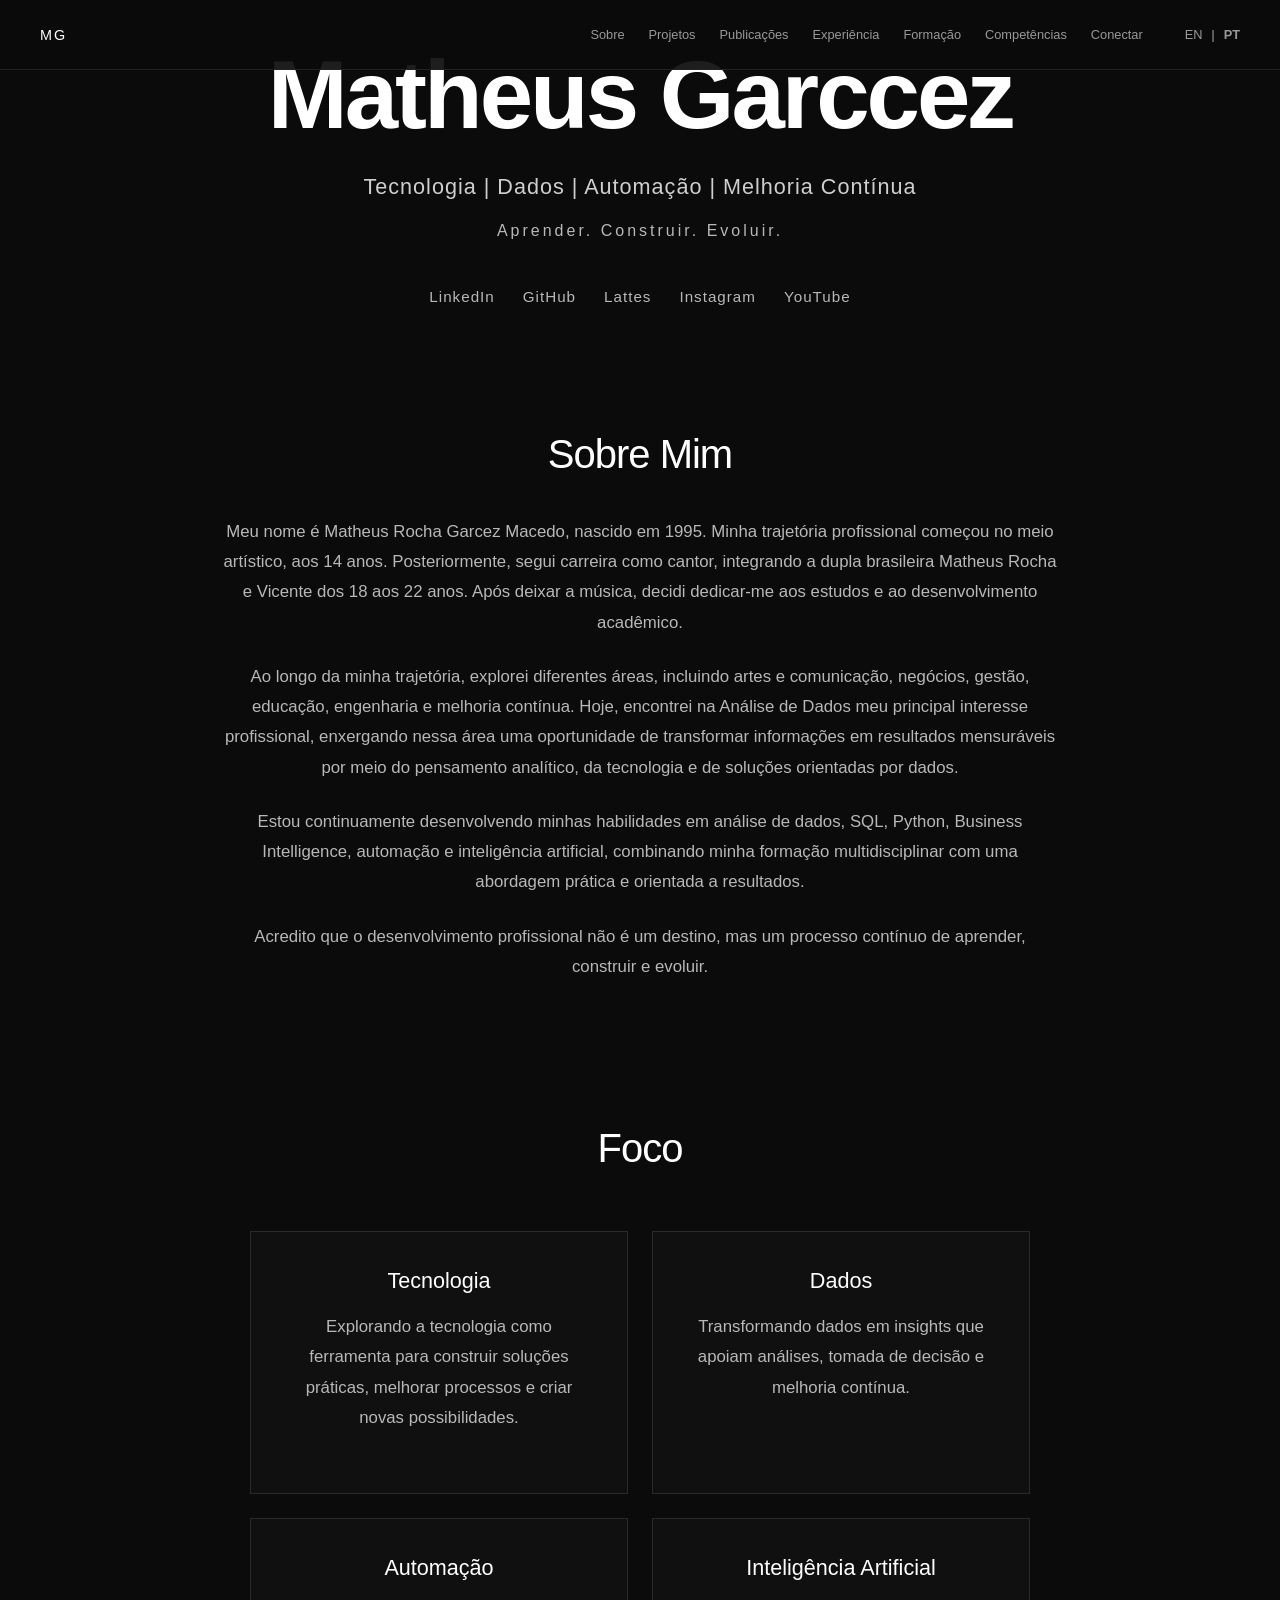
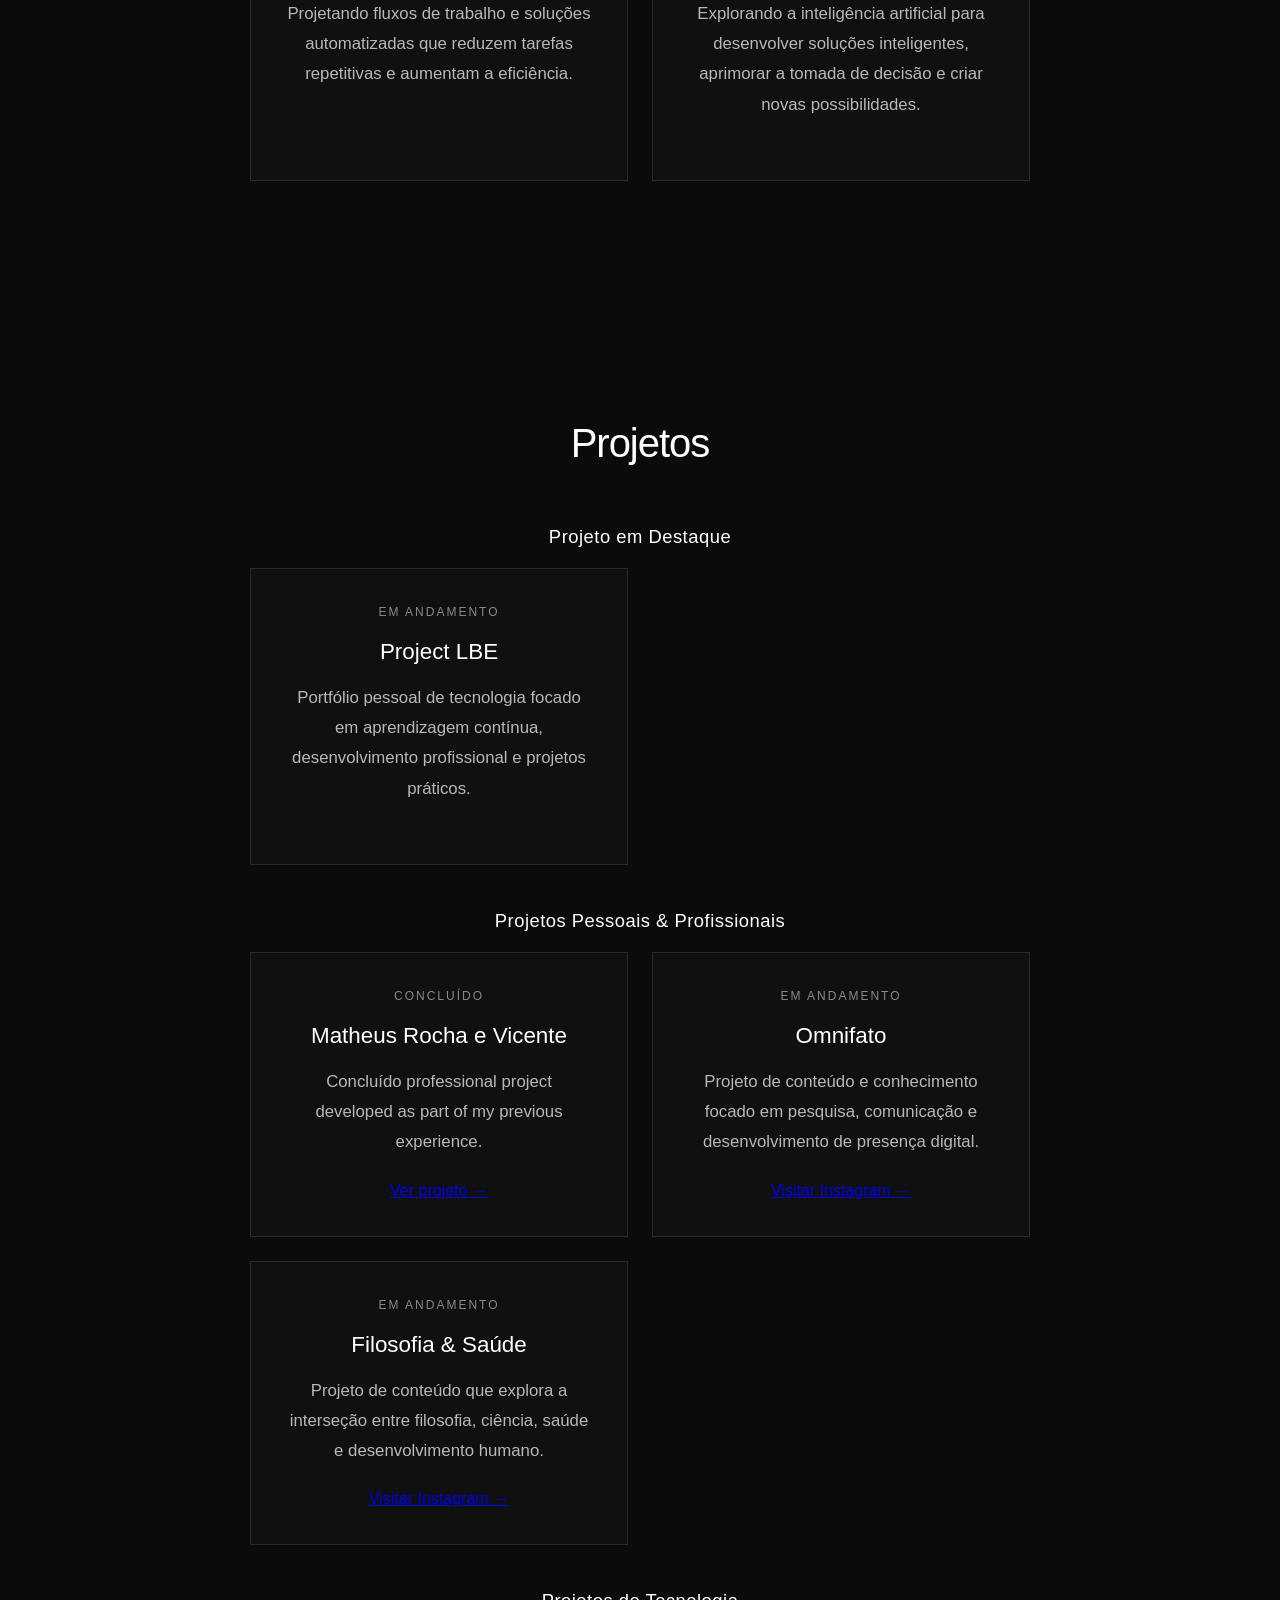
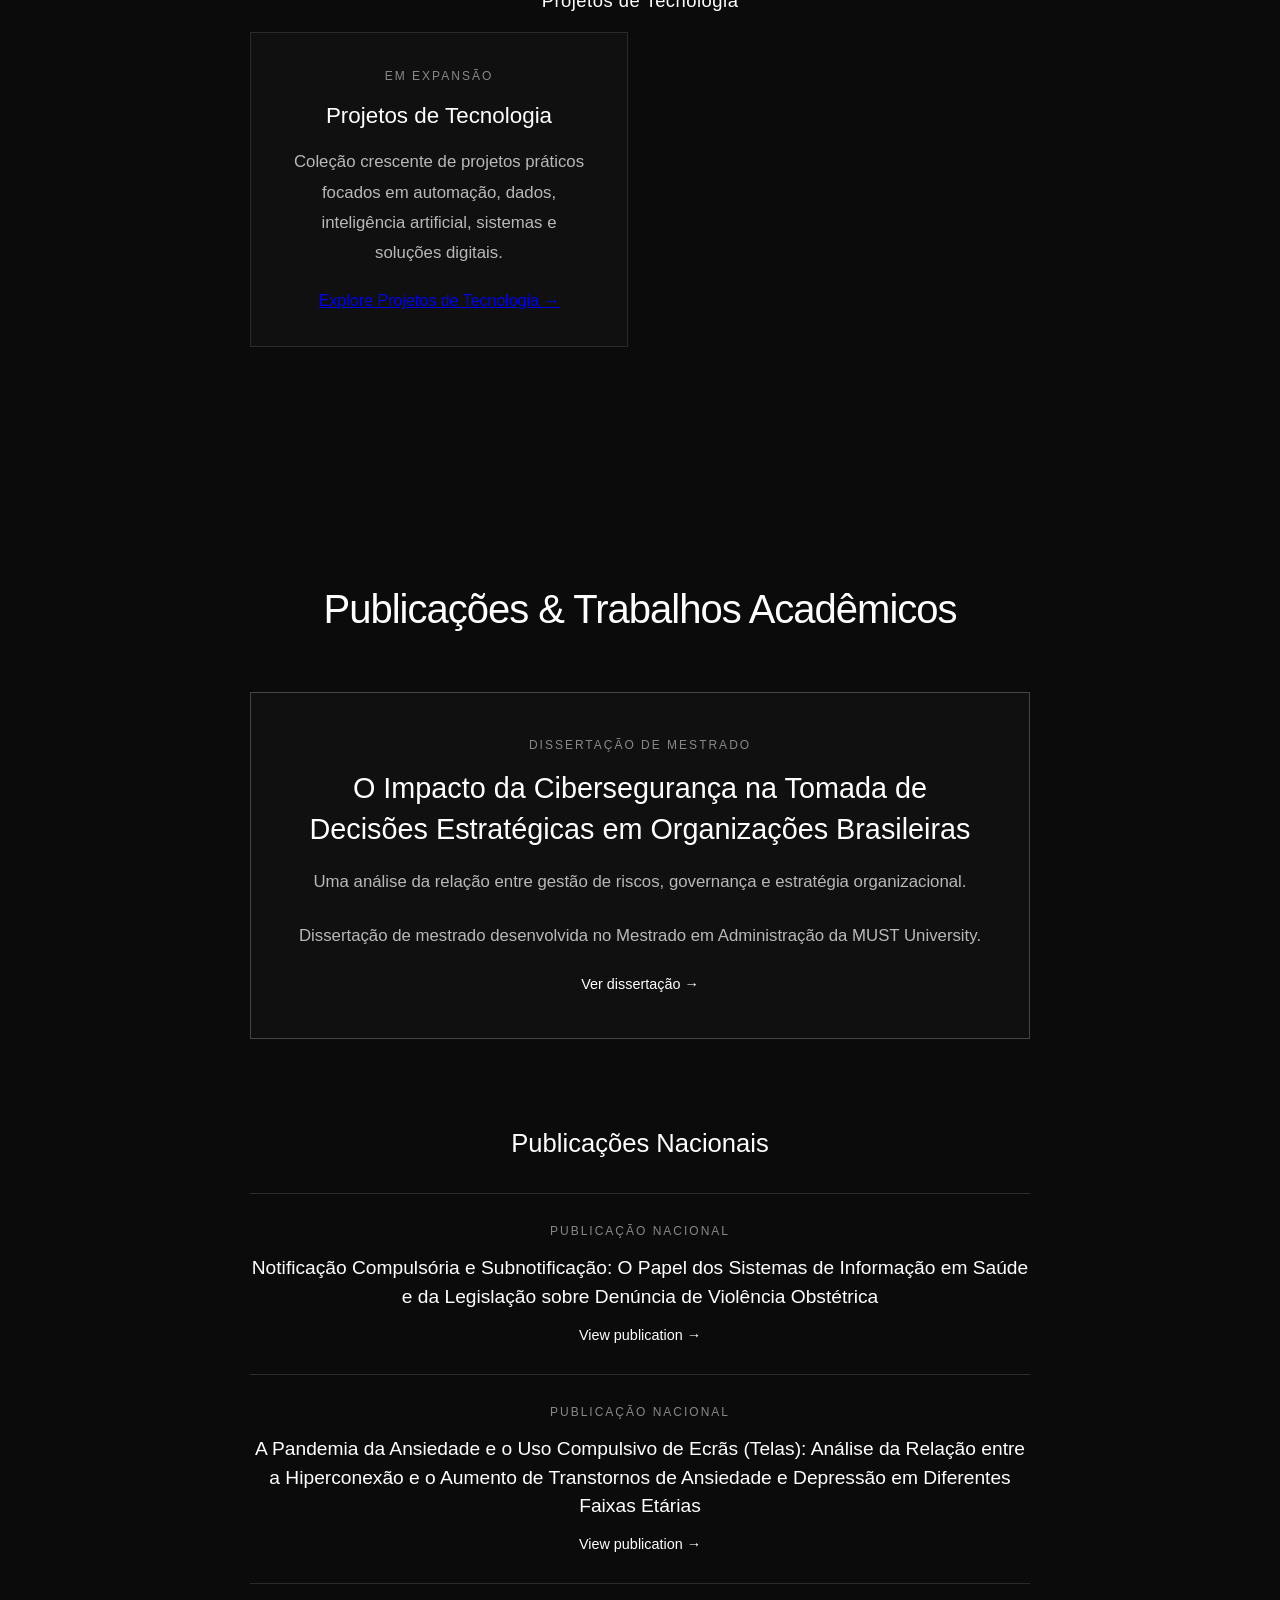
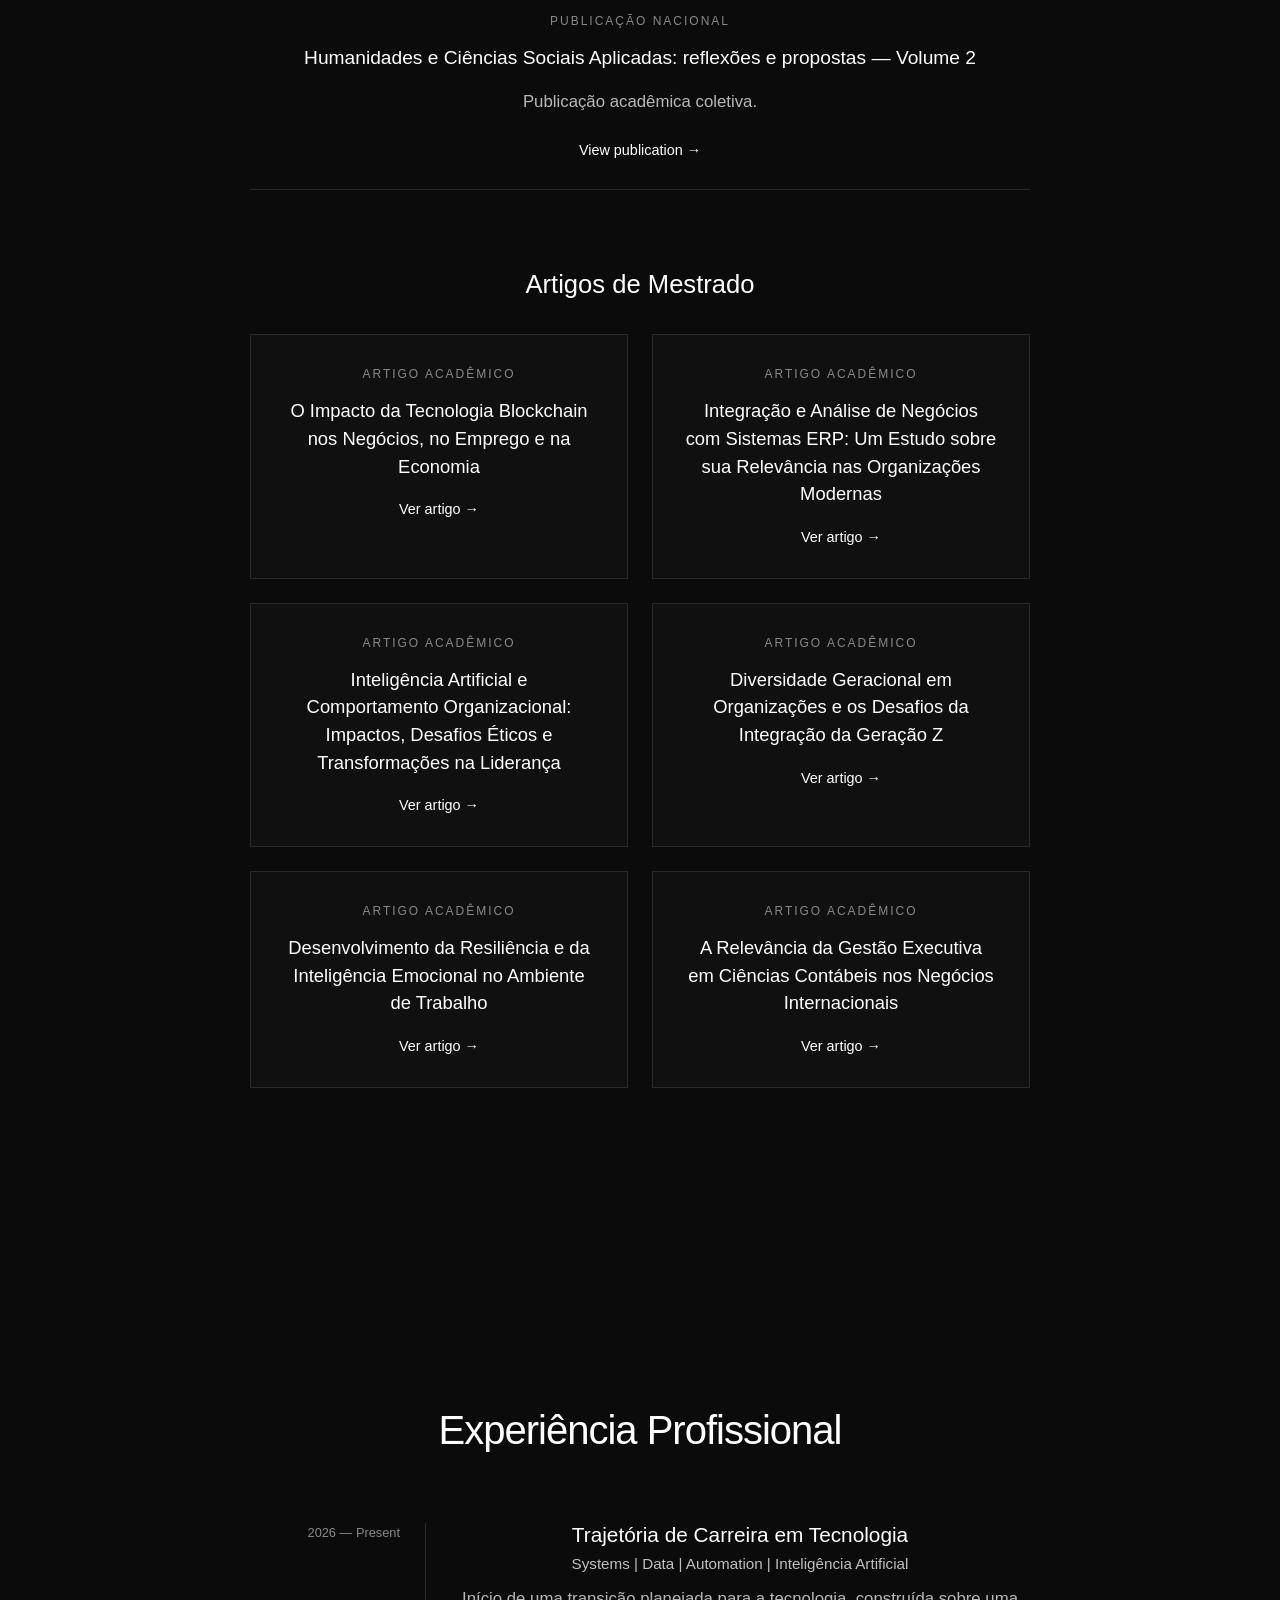
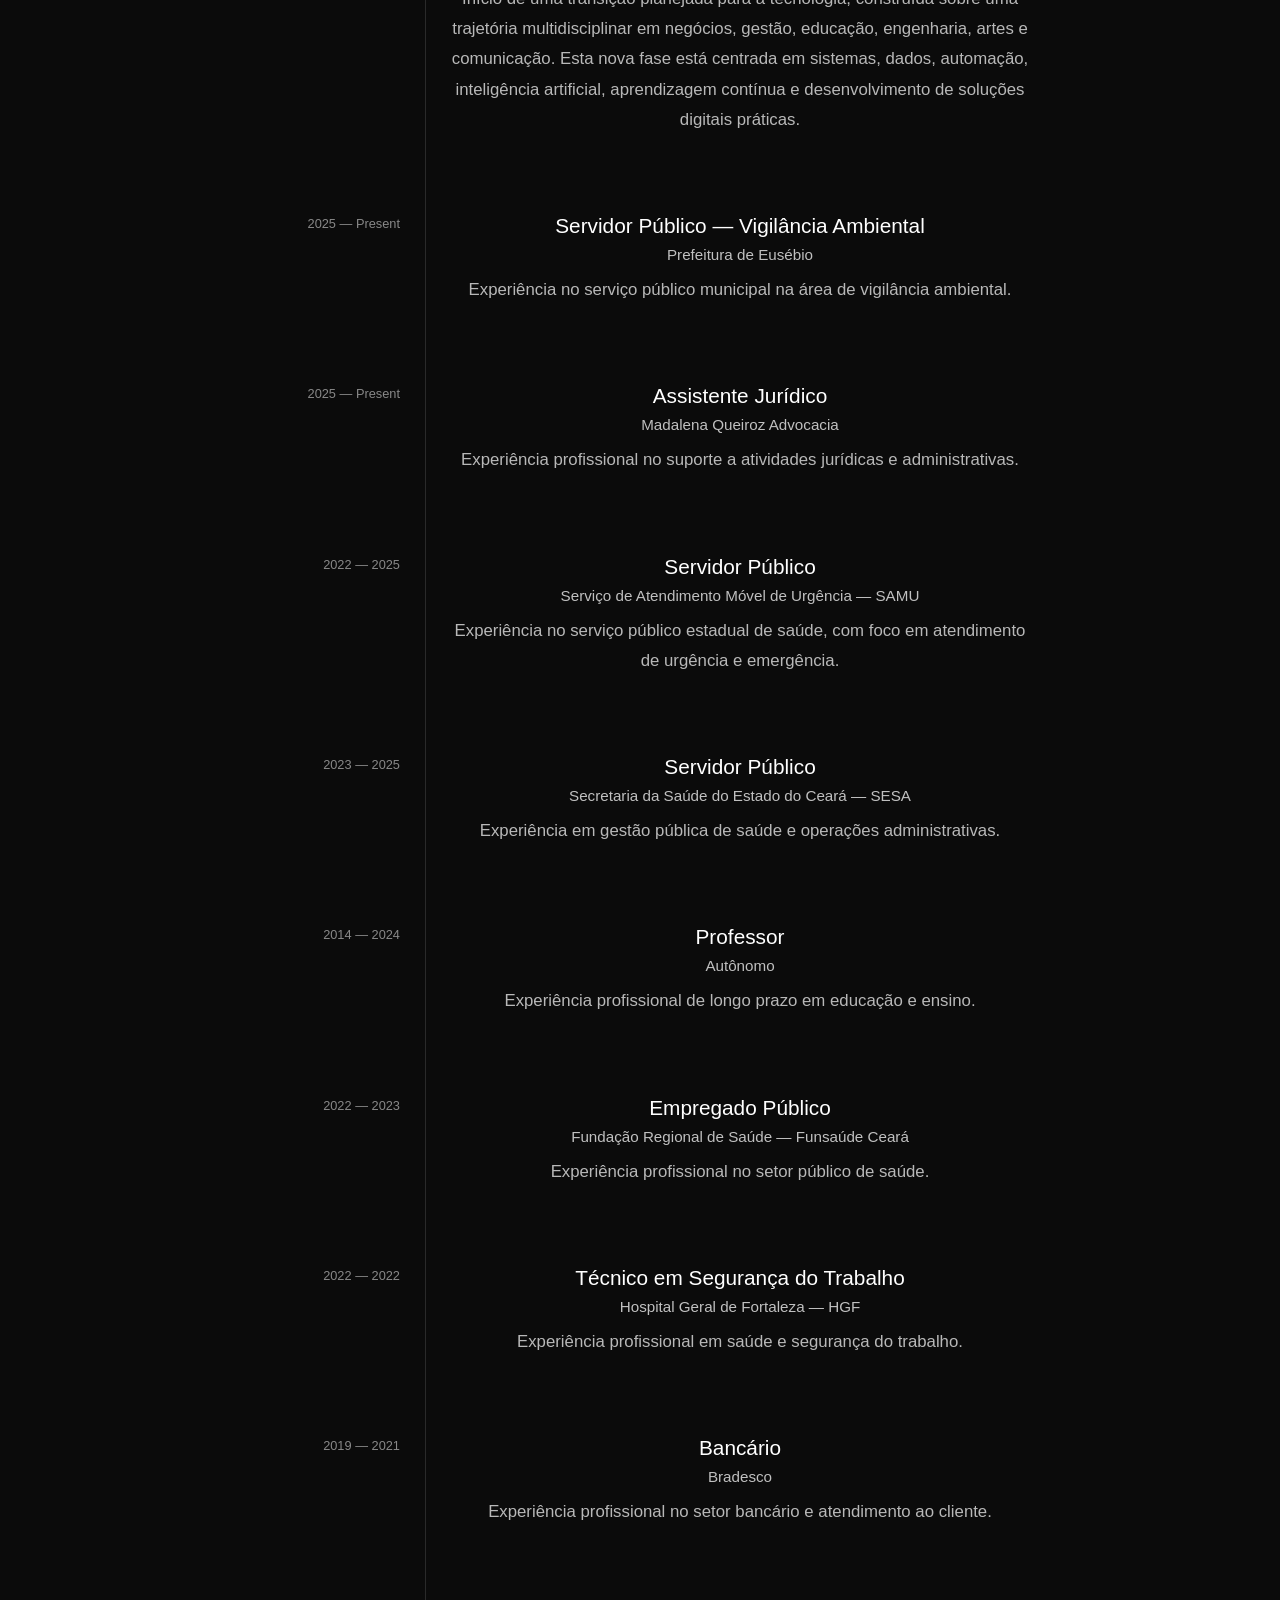
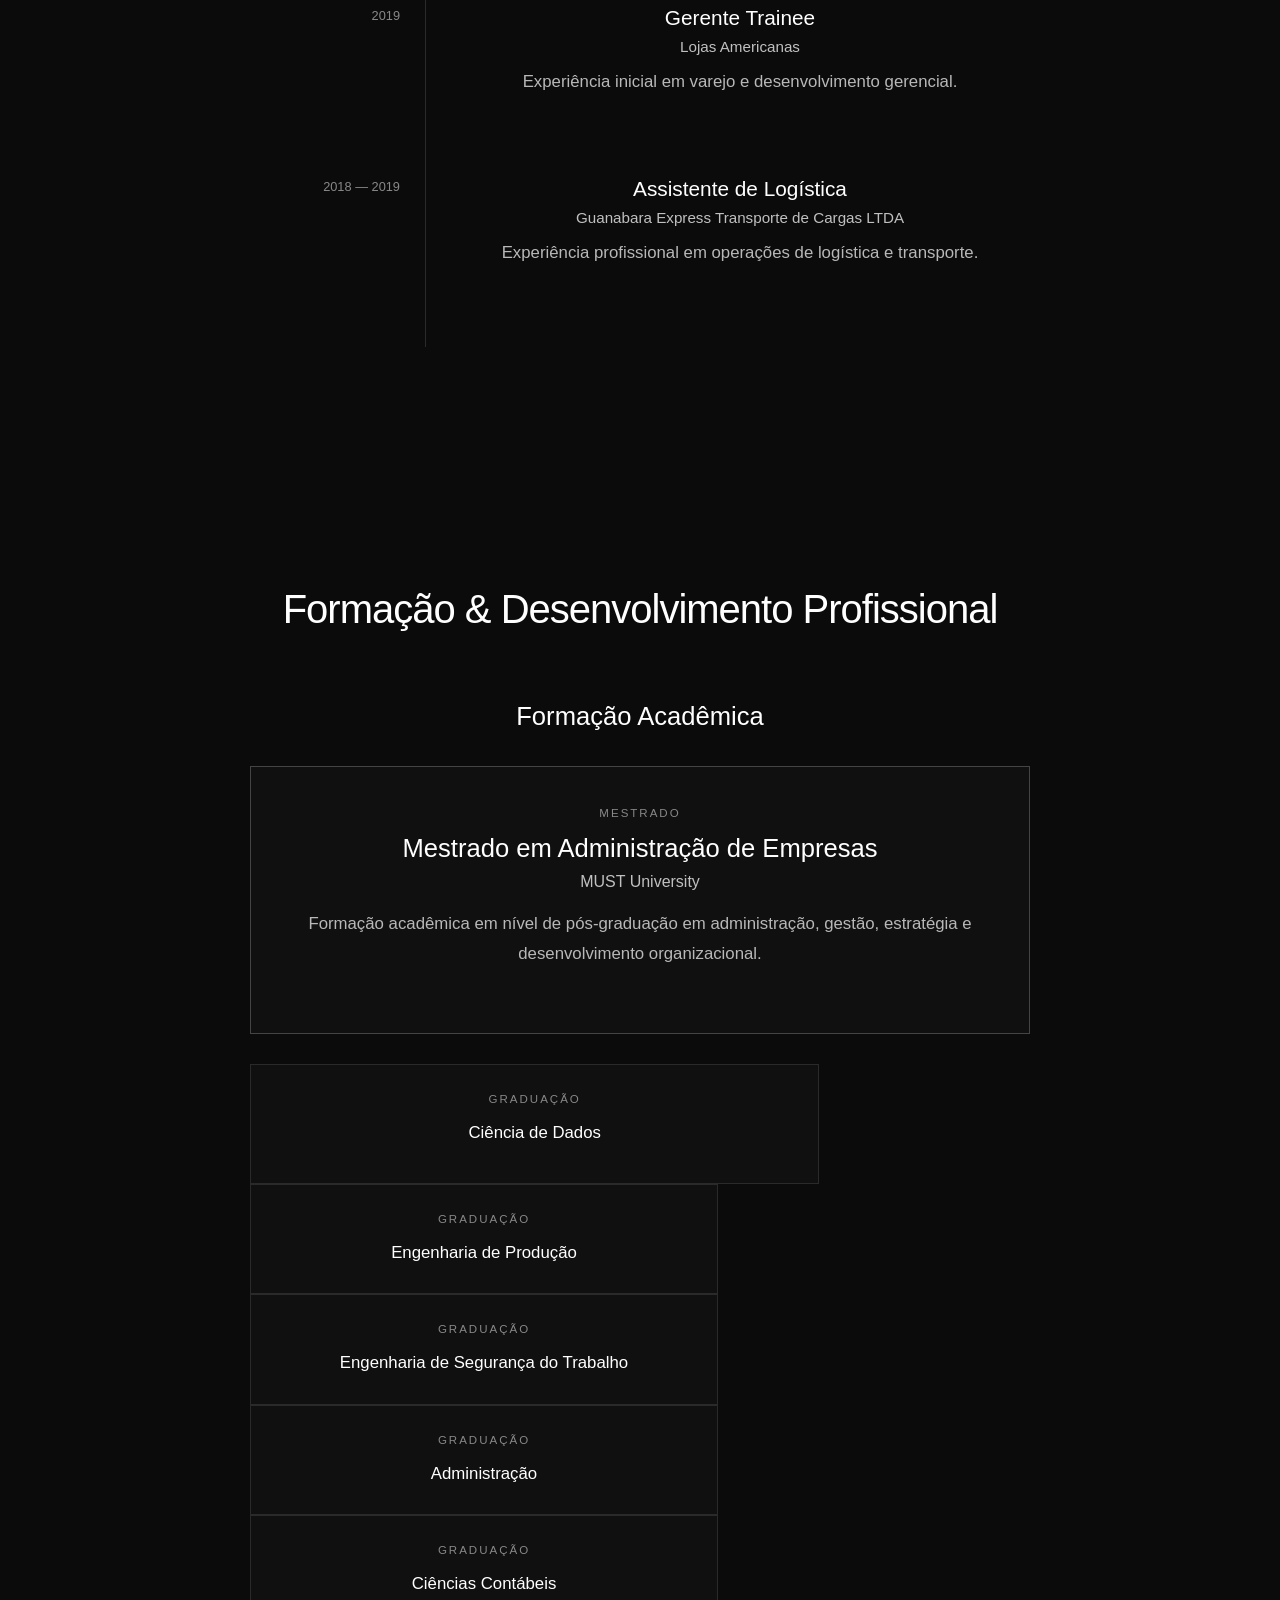
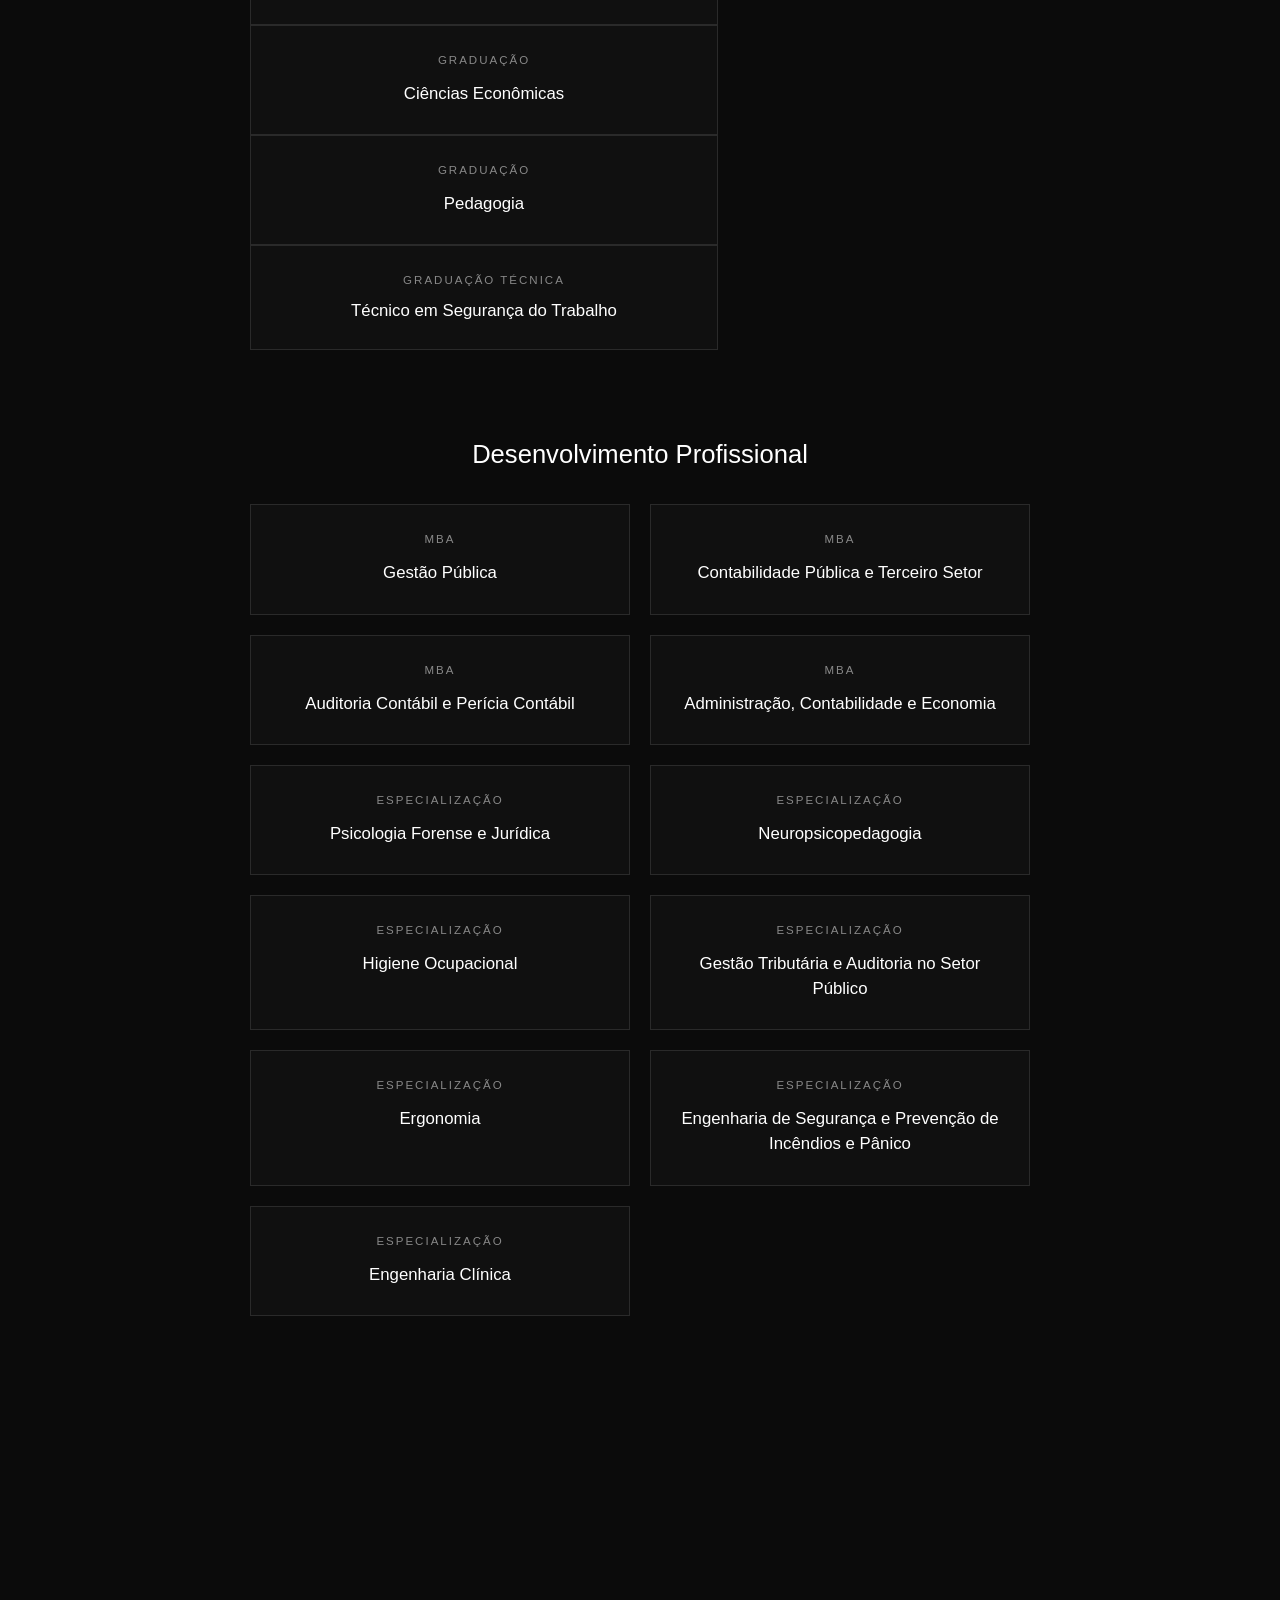
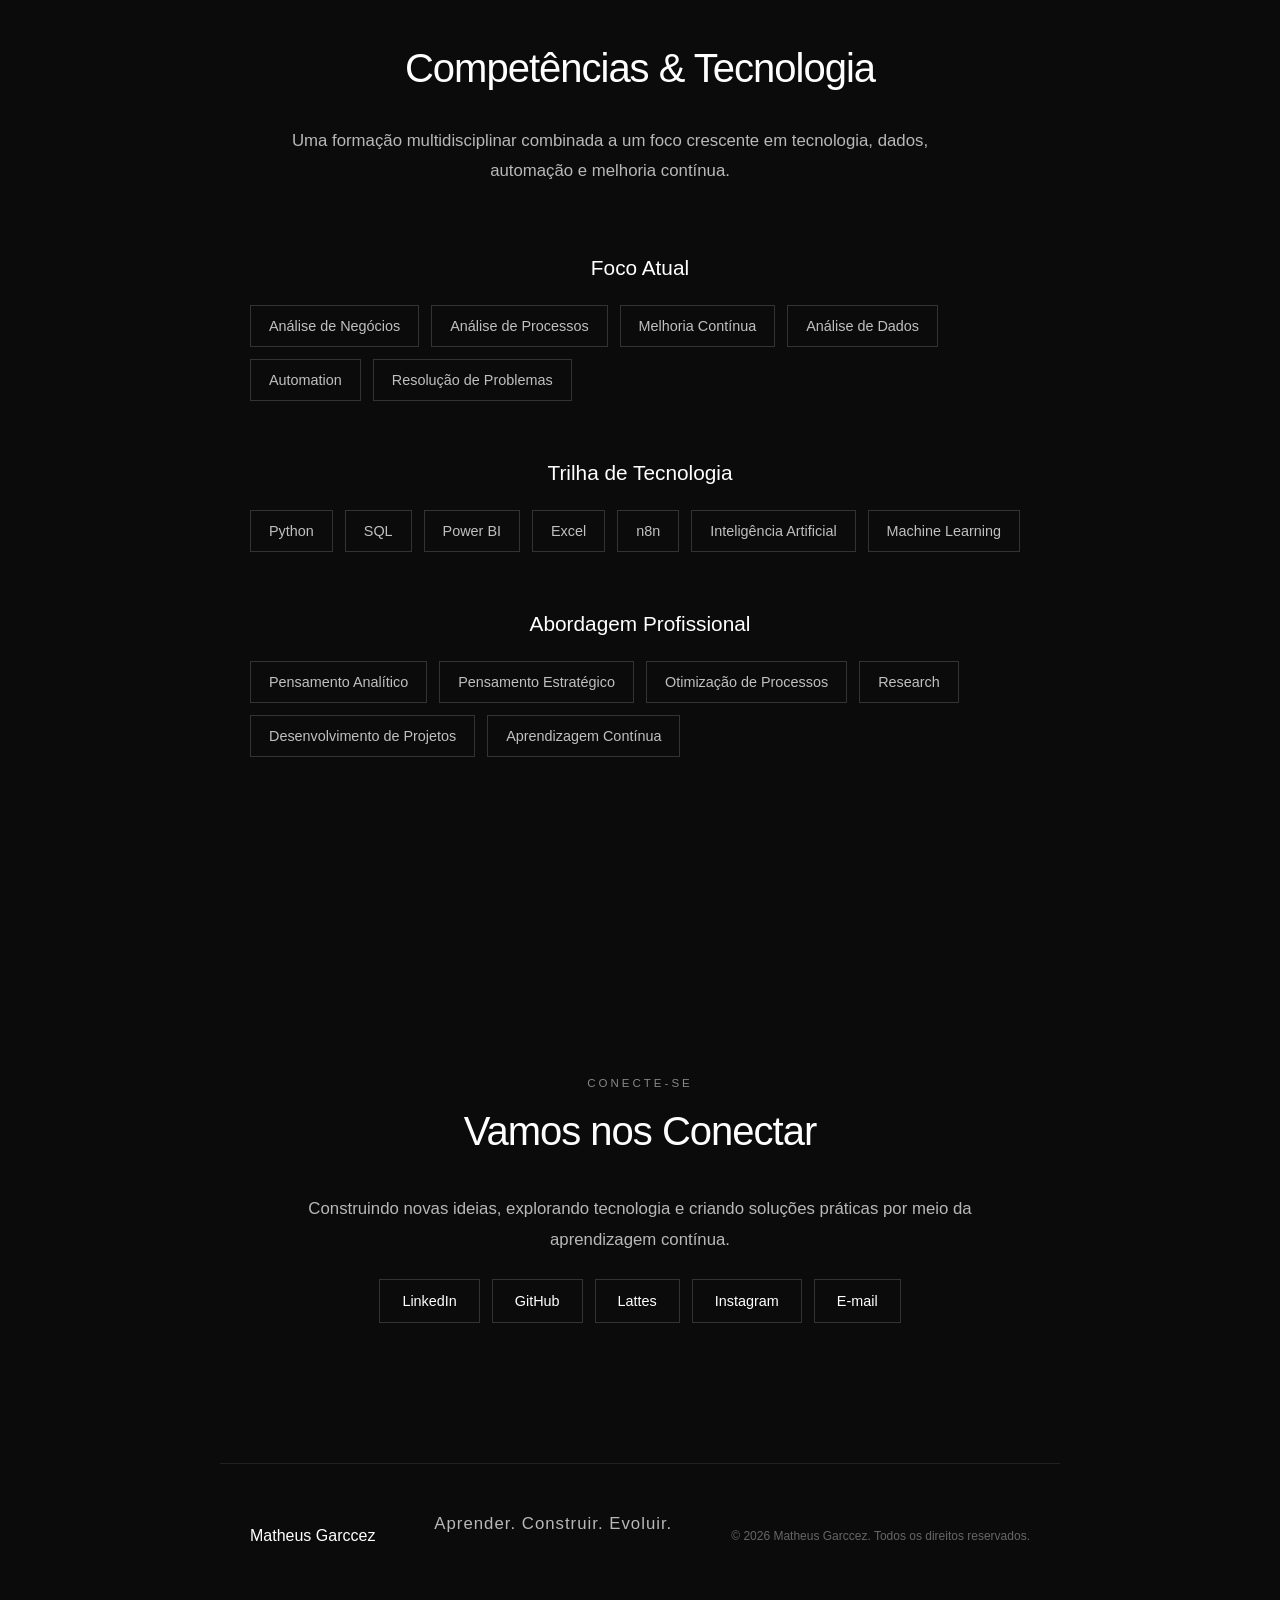
==== commit dae912df: "Update About Me section in English and Portuguese" ====
--- a/pt.html
+++ b/pt.html
@@ -52,25 +52,28 @@
     <a href="https://www.youtube.com/@mattgarccez" target="_blank">YouTube</a>
 </div>
 
-</section>    
-
+    
 <section id="about">
 
     <h2>Sobre Mim</h2>
 
     <p>
-        Minha trajetória profissional foi construída em diferentes áreas, incluindo artes e comunicação, negócios, gestão, educação, engenharia e melhoria contínua. Hoje, estou ampliando essa base multidisciplinar para a tecnologia, com foco crescente em sistemas, dados, automação, inteligência artificial e soluções digitais.
+        Meu nome é Matheus Rocha Garcez Macedo, nascido em 1995. Minha trajetória profissional começou no meio artístico, aos 14 anos. Posteriormente, segui carreira como cantor, integrando a dupla brasileira Matheus Rocha e Vicente dos 18 aos 22 anos. Após deixar a música, decidi dedicar-me aos estudos e ao desenvolvimento acadêmico.
     </p>
 
     <p>
-        A aprendizagem é uma parte contínua da minha carreira. Novas conquistas acadêmicas, certificações, projetos e experiências profissionais são constantemente adicionados e documentados por meio do meu GitHub e LinkedIn, enquanto este portfólio apresenta uma visão organizada da minha trajetória, interesses e trabalhos.
+        Ao longo da minha trajetória, explorei diferentes áreas, incluindo artes e comunicação, negócios, gestão, educação, engenharia e melhoria contínua. Hoje, encontrei na Análise de Dados meu principal interesse profissional, enxergando nessa área uma oportunidade de transformar informações em resultados mensuráveis por meio do pensamento analítico, da tecnologia e de soluções orientadas por dados.
+    </p>
+
+    <p>
+        Estou continuamente desenvolvendo minhas habilidades em análise de dados, SQL, Python, Business Intelligence, automação e inteligência artificial, combinando minha formação multidisciplinar com uma abordagem prática e orientada a resultados.
     </p>
 
     <p>
         Acredito que o desenvolvimento profissional não é um destino, mas um processo contínuo de aprender, construir e evoluir.
     </p>
 
-</section>
+
 <section id="focus">
 
     <h2>Foco</h2>
@@ -200,7 +203,7 @@
             em Administração da MUST University.
         </p>
 
-        <a href="02-Academic/03-Dissertation/Dissertation%20-%20Msc%20Business%20Administração.pdf" target="_blank">Ver dissertação →</a>
+        <a href="02-Academic/03-Dissertation/Dissertation%20-%20Msc%20Business%20Administration.pdf" target="_blank">Ver dissertação →</a>
 
     </div>
 
